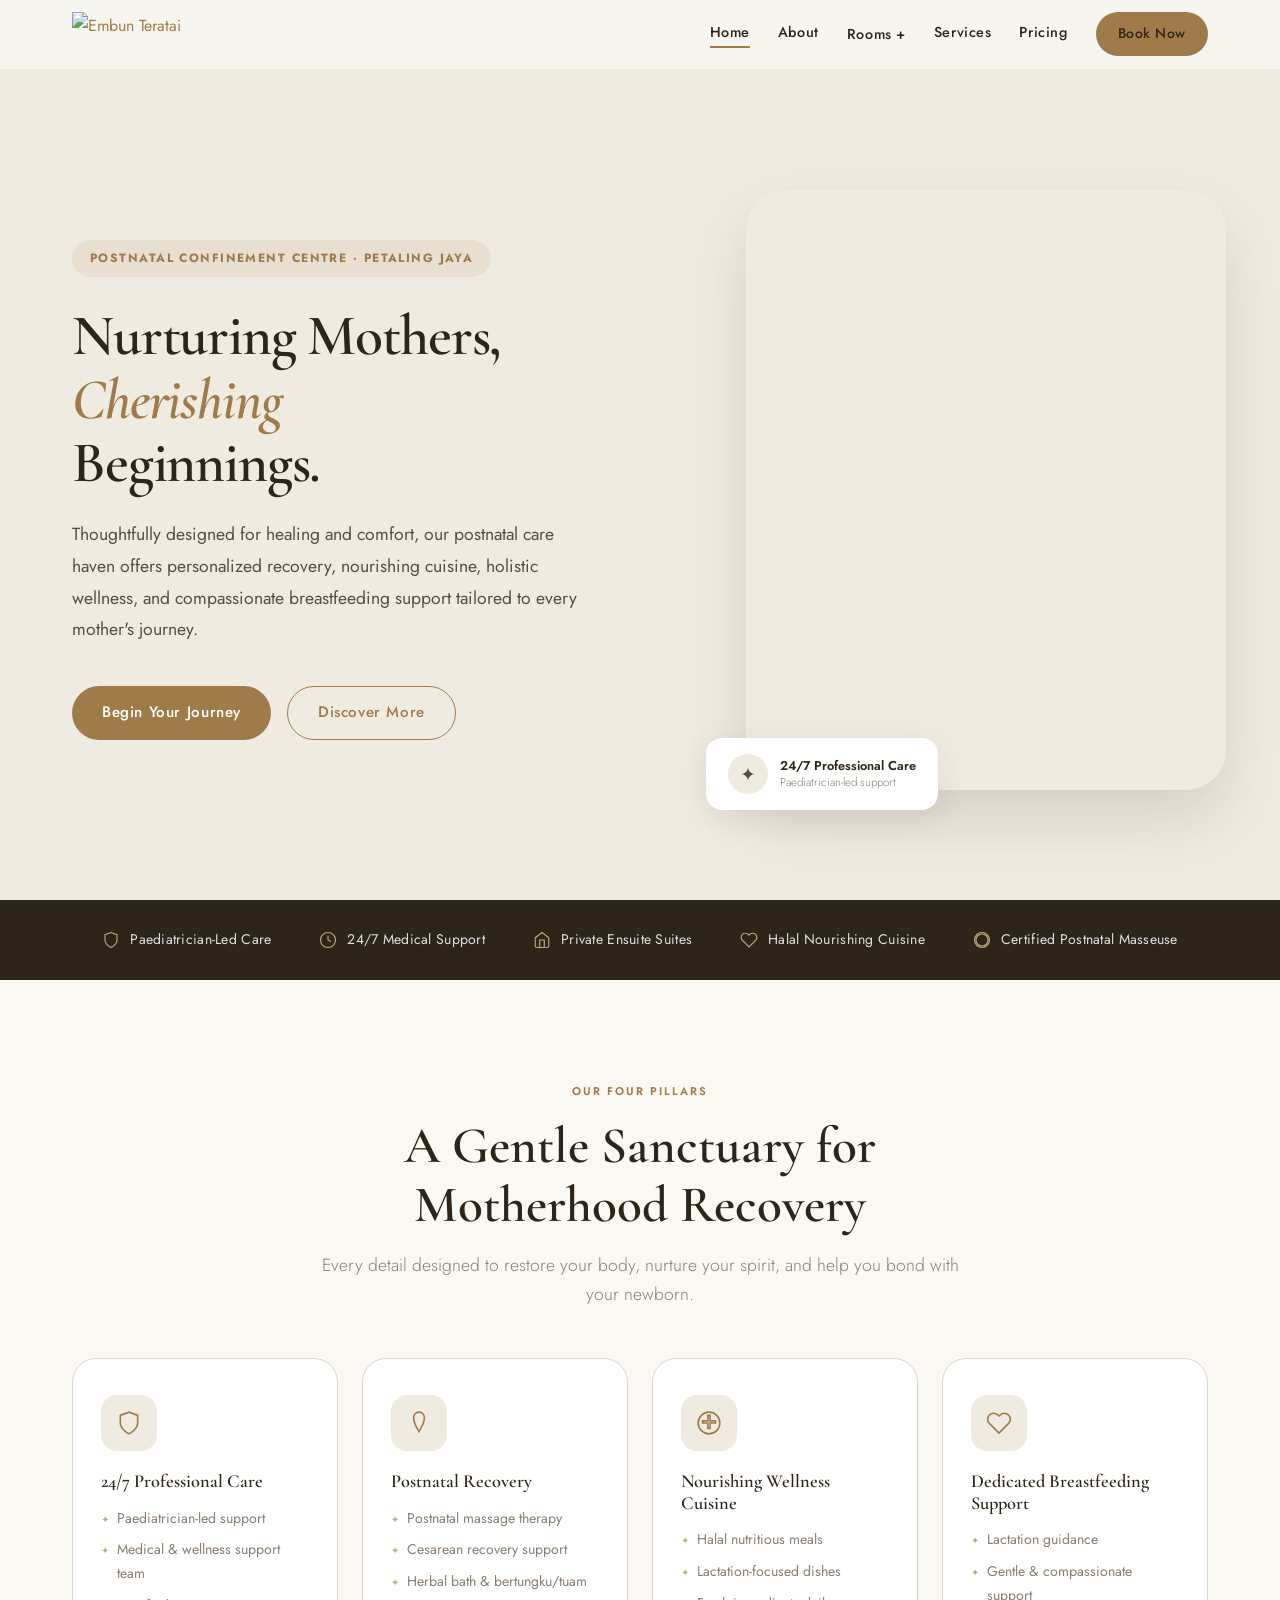
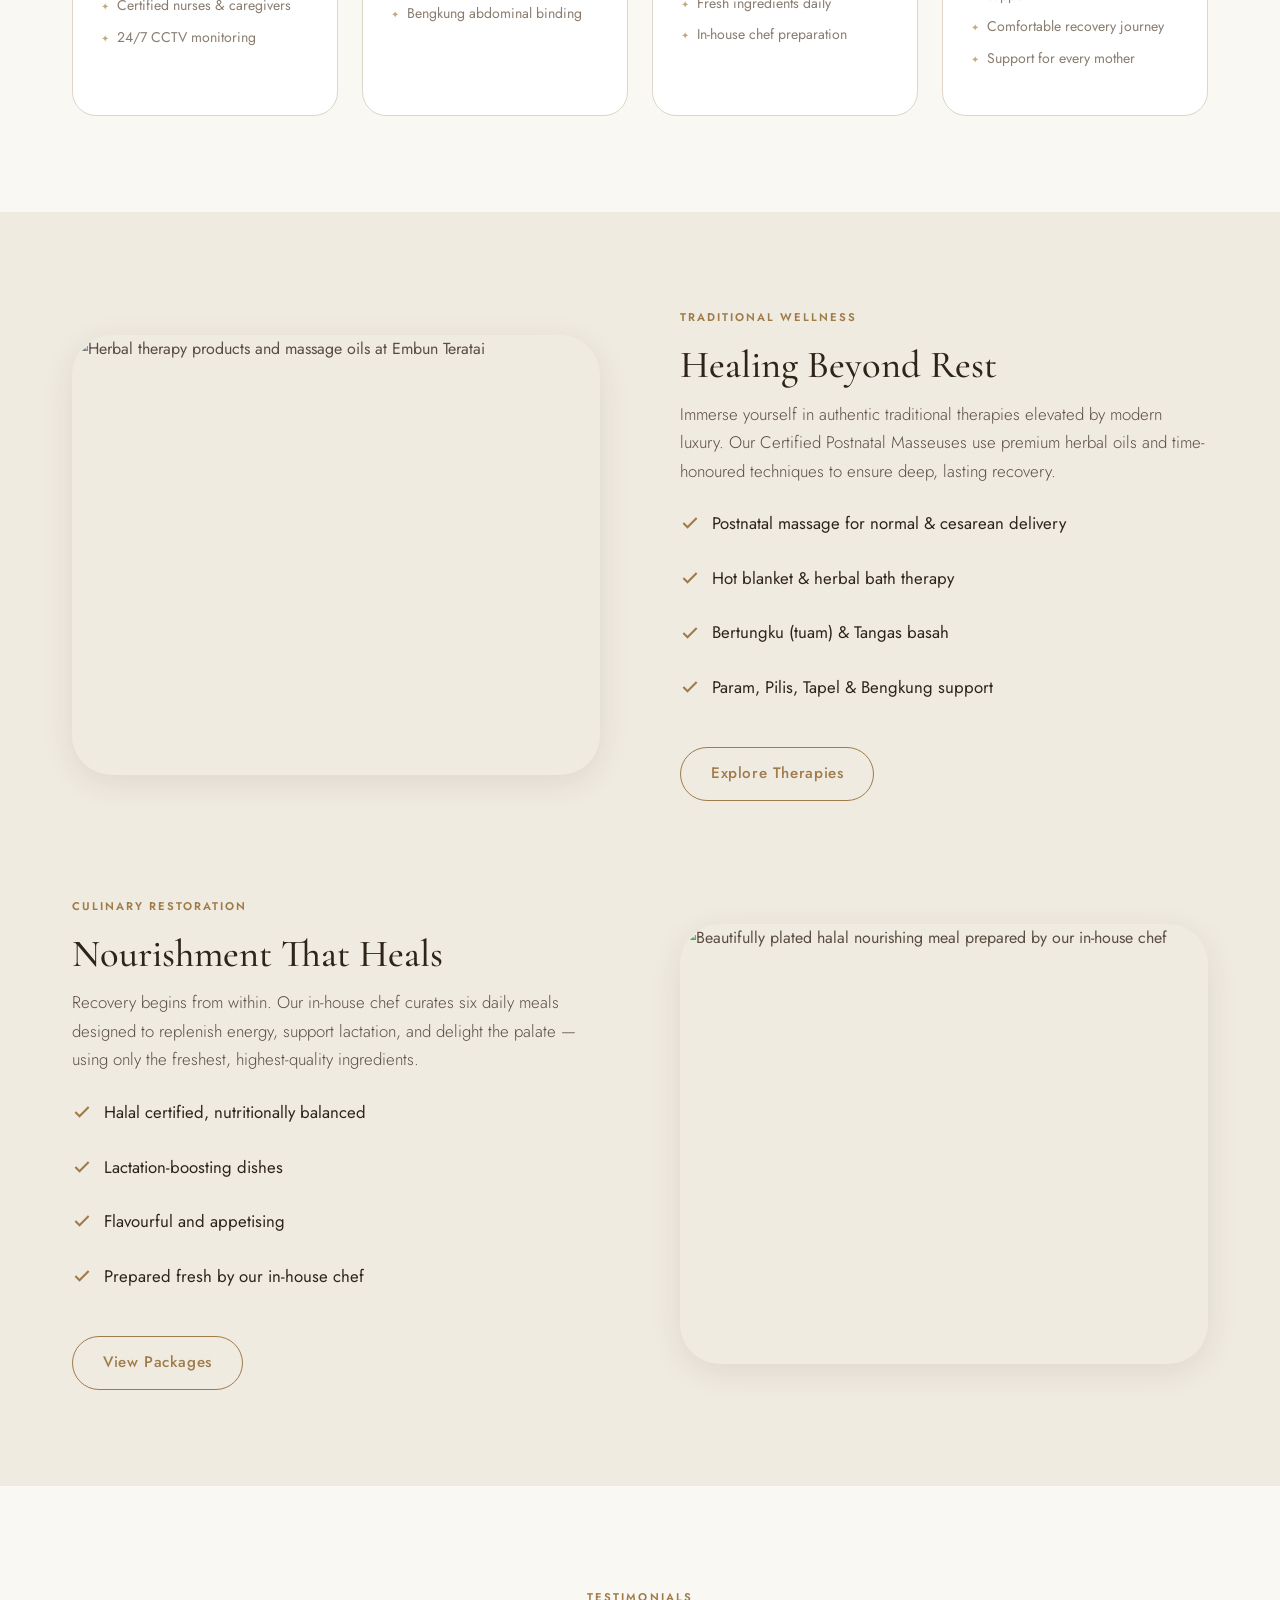
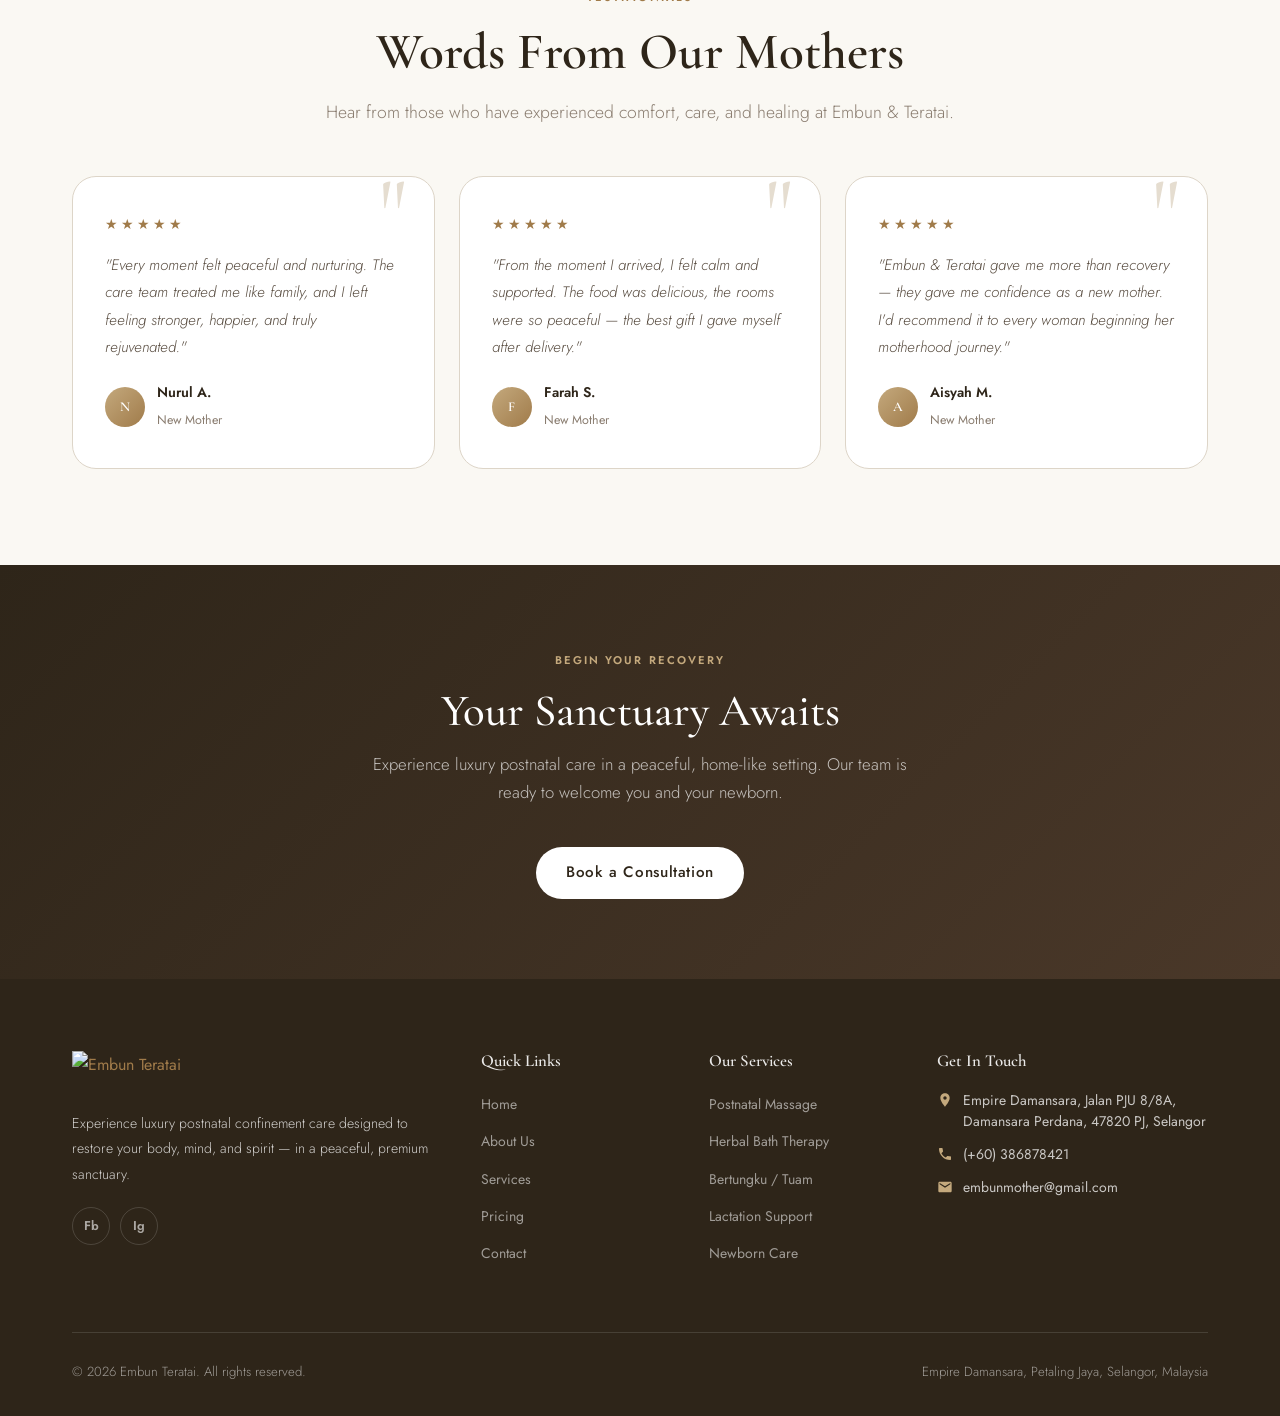
==== index.html @ 68735ef2 "Finalize website with Rooms pages and new UI/UX" ====
<!DOCTYPE html>
<html lang="en">
<head>
  <meta charset="UTF-8">
  <meta name="viewport" content="width=device-width, initial-scale=1.0">
  <title>Embun Teratai — Premium Postnatal Care Sanctuary</title>
  <meta name="description" content="Embun Teratai is a premium postnatal confinement centre in Malaysia offering luxury recovery, nourishing halal cuisine, and holistic wellness care.">
  <link rel="stylesheet" href="assets/css/style.css">
</head>
<body>

  <!-- HEADER -->
  <header class="header at-top" id="header">
    <div class="container nav">
      <a href="index.html" class="logo">
        <img src="assets/images/logo.png" alt="Embun Teratai" class="header-logo">
      </a>
      <button class="nav-toggle" id="navToggle" aria-label="Open menu">☰</button>
      <nav class="nav-links" id="navLinks">
        <a href="index.html" class="active">Home</a>
        <a href="about.html">About</a>
        <div class="nav-item dropdown">
          <a href="#" style="cursor:default;">Rooms +</a>
          <ul class="dropdown-menu">
            <li><a href="rooms-mother.html">Our Rooms for Mother</a></li>
            <li><a href="rooms-baby.html">Our Rooms for Baby</a></li>
          </ul>
        </div>
        <a href="services.html">Services</a>
        <a href="pricing.html">Pricing</a>
        <a href="contact.html" class="btn btn-primary nav-btn">Book Now</a>
      </nav>
    </div>
  </header>

  <!-- HERO -->
  <section class="hero">
    <div class="hero-left container" style="padding-right: 0; max-width: none; width: 50%; margin: 0; padding-left: calc((100vw - 1200px)/2 + 32px);">
      <div class="hero-tag">
        <span>Postnatal Confinement Centre · Petaling Jaya</span>
      </div>
      <h1>Nurturing Mothers,<br><em>Cherishing</em><br>Beginnings.</h1>
      <p class="hero-desc">Thoughtfully designed for healing and comfort, our postnatal care haven offers personalized recovery, nourishing cuisine, holistic wellness, and compassionate breastfeeding support tailored to every mother's journey.</p>
      <div class="hero-cta">
        <a href="contact.html" class="btn btn-primary">Begin Your Journey</a>
        <a href="about.html" class="btn btn-outline">Discover More</a>
      </div>
    </div>
    <div class="hero-right">
      <div class="hero-video-container">
        <div class="hero-video-wrap">
          <video src="assets/videos/hero-video.mp4" autoplay loop muted playsinline class="hero-img"></video>
        </div>
        <div class="hero-badge">
          <div class="hero-badge-icon">✦</div>
          <div class="hero-badge-text">24/7 Professional Care<span>Paediatrician-led support</span></div>
        </div>
      </div>
    </div>
  </section>

  <!-- TRUST BAR -->
  <div class="trust-bar">
    <div class="container">
      <div class="trust-items">
        <div class="trust-item">
          <svg viewBox="0 0 24 24" fill="none" stroke="currentColor" stroke-width="1.5"><path d="M12 22s8-4 8-10V5l-8-3-8 3v7c0 6 8 10 8 10z"/></svg>
          Paediatrician-Led Care
        </div>
        <div class="trust-item">
          <svg viewBox="0 0 24 24" fill="none" stroke="currentColor" stroke-width="1.5"><circle cx="12" cy="12" r="10"/><path d="M12 6v6l4 2"/></svg>
          24/7 Medical Support
        </div>
        <div class="trust-item">
          <svg viewBox="0 0 24 24" fill="none" stroke="currentColor" stroke-width="1.5"><path d="M3 9l9-7 9 7v11a2 2 0 0 1-2 2H5a2 2 0 0 1-2-2z"/><polyline points="9 22 9 12 15 12 15 22"/></svg>
          Private Ensuite Suites
        </div>
        <div class="trust-item">
          <svg viewBox="0 0 24 24" fill="none" stroke="currentColor" stroke-width="1.5"><path d="M20.84 4.61a5.5 5.5 0 0 0-7.78 0L12 5.67l-1.06-1.06a5.5 5.5 0 0 0-7.78 7.78l1.06 1.06L12 21.23l7.78-7.78 1.06-1.06a5.5 5.5 0 0 0 0-7.78z"/></svg>
          Halal Nourishing Cuisine
        </div>
        <div class="trust-item">
          <svg viewBox="0 0 24 24" fill="none" stroke="currentColor" stroke-width="1.5"><path d="M12 2C6.48 2 2 6.48 2 12s4.48 10 10 10 10-4.48 10-10S17.52 2 12 2zm0 18c-4.41 0-8-3.59-8-8s3.59-8 8-8 8 3.59 8 8-3.59 8-8 8z"/></svg>
          Certified Postnatal Masseuse
        </div>
      </div>
    </div>
  </div>

  <!-- KEY PILLARS -->
  <section class="section">
    <div class="container">
      <div class="text-center">
        <span class="label">Our Four Pillars</span>
        <h2 class="section-title">A Gentle Sanctuary for<br>Motherhood Recovery</h2>
        <p class="section-subtitle">Every detail designed to restore your body, nurture your spirit, and help you bond with your newborn.</p>
      </div>
      <div class="pillars-grid">
        <div class="pillar-card">
          <div class="pillar-icon">
            <svg viewBox="0 0 24 24"><path d="M12 22s8-4 8-10V5l-8-3-8 3v7c0 6 8 10 8 10z"/></svg>
          </div>
          <h3>24/7 Professional Care</h3>
          <ul class="pillar-list">
            <li>Paediatrician-led support</li>
            <li>Medical & wellness support team</li>
            <li>Certified nurses & caregivers</li>
            <li>24/7 CCTV monitoring</li>
          </ul>
        </div>
        <div class="pillar-card">
          <div class="pillar-icon">
            <svg viewBox="0 0 24 24"><path d="M12 2a5 5 0 0 1 5 5c0 5-5 13-5 13S7 12 7 7a5 5 0 0 1 5-5z"/></svg>
          </div>
          <h3>Postnatal Recovery</h3>
          <ul class="pillar-list">
            <li>Postnatal massage therapy</li>
            <li>Cesarean recovery support</li>
            <li>Herbal bath & bertungku/tuam</li>
            <li>Bengkung abdominal binding</li>
          </ul>
        </div>
        <div class="pillar-card">
          <div class="pillar-icon">
            <svg viewBox="0 0 24 24"><path d="M12 22C6.48 22 2 17.52 2 12S6.48 2 12 2s10 4.48 10 10-4.48 10-10 10zm1-17H11v5H6v2h5v5h2v-5h5v-2h-5V5z"/></svg>
          </div>
          <h3>Nourishing Wellness Cuisine</h3>
          <ul class="pillar-list">
            <li>Halal nutritious meals</li>
            <li>Lactation-focused dishes</li>
            <li>Fresh ingredients daily</li>
            <li>In-house chef preparation</li>
          </ul>
        </div>
        <div class="pillar-card">
          <div class="pillar-icon">
            <svg viewBox="0 0 24 24"><path d="M20.84 4.61a5.5 5.5 0 0 0-7.78 0L12 5.67l-1.06-1.06a5.5 5.5 0 0 0-7.78 7.78l1.06 1.06L12 21.23l7.78-7.78 1.06-1.06a5.5 5.5 0 0 0 0-7.78z"/></svg>
          </div>
          <h3>Dedicated Breastfeeding Support</h3>
          <ul class="pillar-list">
            <li>Lactation guidance</li>
            <li>Gentle & compassionate support</li>
            <li>Comfortable recovery journey</li>
            <li>Support for every mother</li>
          </ul>
        </div>
      </div>
    </div>
  </section>

  <!-- FEATURE ROWS -->
  <section class="feature-section section-alt">
    <div class="container">
      <div class="feature-row">
        <div class="feature-img-wrap">
          <img src="assets/images/real-therapy-products.jpg" alt="Herbal therapy products and massage oils at Embun Teratai">
          <div class="feature-img-accent"></div>
        </div>
        <div class="feature-content">
          <span class="label">Traditional Wellness</span>
          <h2>Healing Beyond Rest</h2>
          <p>Immerse yourself in authentic traditional therapies elevated by modern luxury. Our Certified Postnatal Masseuses use premium herbal oils and time-honoured techniques to ensure deep, lasting recovery.</p>
          <ul class="feature-list">
            <li><svg viewBox="0 0 24 24"><polyline points="20 6 9 17 4 12"/></svg> Postnatal massage for normal & cesarean delivery</li>
            <li><svg viewBox="0 0 24 24"><polyline points="20 6 9 17 4 12"/></svg> Hot blanket & herbal bath therapy</li>
            <li><svg viewBox="0 0 24 24"><polyline points="20 6 9 17 4 12"/></svg> Bertungku (tuam) & Tangas basah</li>
            <li><svg viewBox="0 0 24 24"><polyline points="20 6 9 17 4 12"/></svg> Param, Pilis, Tapel & Bengkung support</li>
          </ul>
          <div class="feature-cta">
            <a href="services.html" class="btn btn-outline">Explore Therapies</a>
          </div>
        </div>
      </div>

      <div class="feature-row reverse">
        <div class="feature-img-wrap">
          <img src="assets/images/real-food-1.jpg" alt="Beautifully plated halal nourishing meal prepared by our in-house chef">
          <div class="feature-img-accent"></div>
        </div>
        <div class="feature-content">
          <span class="label">Culinary Restoration</span>
          <h2>Nourishment That Heals</h2>
          <p>Recovery begins from within. Our in-house chef curates six daily meals designed to replenish energy, support lactation, and delight the palate — using only the freshest, highest-quality ingredients.</p>
          <ul class="feature-list">
            <li><svg viewBox="0 0 24 24"><polyline points="20 6 9 17 4 12"/></svg> Halal certified, nutritionally balanced</li>
            <li><svg viewBox="0 0 24 24"><polyline points="20 6 9 17 4 12"/></svg> Lactation-boosting dishes</li>
            <li><svg viewBox="0 0 24 24"><polyline points="20 6 9 17 4 12"/></svg> Flavourful and appetising</li>
            <li><svg viewBox="0 0 24 24"><polyline points="20 6 9 17 4 12"/></svg> Prepared fresh by our in-house chef</li>
          </ul>
          <div class="feature-cta">
            <a href="pricing.html" class="btn btn-outline">View Packages</a>
          </div>
        </div>
      </div>
    </div>
  </section>

  <!-- TESTIMONIALS -->
  <section class="section">
    <div class="container">
      <div class="text-center">
        <span class="label">Testimonials</span>
        <h2 class="section-title">Words From Our Mothers</h2>
        <p class="section-subtitle">Hear from those who have experienced comfort, care, and healing at Embun & Teratai.</p>
      </div>
      <div class="testimonials-grid">
        <div class="testimonial-card">
          <div class="testimonial-stars">
            <span class="star">★</span><span class="star">★</span><span class="star">★</span><span class="star">★</span><span class="star">★</span>
          </div>
          <p>"Every moment felt peaceful and nurturing. The care team treated me like family, and I left feeling stronger, happier, and truly rejuvenated."</p>
          <div class="testimonial-author">
            <div class="author-avatar">N</div>
            <div class="author-info"><strong>Nurul A.</strong><span>New Mother</span></div>
          </div>
        </div>
        <div class="testimonial-card">
          <div class="testimonial-stars">
            <span class="star">★</span><span class="star">★</span><span class="star">★</span><span class="star">★</span><span class="star">★</span>
          </div>
          <p>"From the moment I arrived, I felt calm and supported. The food was delicious, the rooms were so peaceful — the best gift I gave myself after delivery."</p>
          <div class="testimonial-author">
            <div class="author-avatar">F</div>
            <div class="author-info"><strong>Farah S.</strong><span>New Mother</span></div>
          </div>
        </div>
        <div class="testimonial-card">
          <div class="testimonial-stars">
            <span class="star">★</span><span class="star">★</span><span class="star">★</span><span class="star">★</span><span class="star">★</span>
          </div>
          <p>"Embun & Teratai gave me more than recovery — they gave me confidence as a new mother. I'd recommend it to every woman beginning her motherhood journey."</p>
          <div class="testimonial-author">
            <div class="author-avatar">A</div>
            <div class="author-info"><strong>Aisyah M.</strong><span>New Mother</span></div>
          </div>
        </div>
      </div>
    </div>
  </section>

  <!-- CTA BANNER -->
  <section class="cta-banner">
    <div class="container">
      <span class="label" style="color:var(--gold-light);">Begin Your Recovery</span>
      <h2>Your Sanctuary Awaits</h2>
      <p>Experience luxury postnatal care in a peaceful, home-like setting. Our team is ready to welcome you and your newborn.</p>
      <a href="contact.html" class="btn btn-white">Book a Consultation</a>
    </div>
  </section>

  <!-- FOOTER -->
  <footer class="footer">
    <div class="container">
      <div class="footer-grid">
        <div class="footer-brand">
          <a href="index.html"><img src="assets/images/logo.png" alt="Embun Teratai" class="footer-logo-img"></a>
          <p>Experience luxury postnatal confinement care designed to restore your body, mind, and spirit — in a peaceful, premium sanctuary.</p>
          <div class="social-links">
            <a href="https://www.facebook.com/profile.php?id=61583503971828" aria-label="Facebook">Fb</a>
            <a href="https://www.instagram.com/embun_teratai/" aria-label="Instagram">Ig</a>
          </div>
        </div>
        <div>
          <h4>Quick Links</h4>
          <ul class="footer-links">
            <li><a href="index.html">Home</a></li>
            <li><a href="about.html">About Us</a></li>
            <li><a href="services.html">Services</a></li>
            <li><a href="pricing.html">Pricing</a></li>
            <li><a href="contact.html">Contact</a></li>
          </ul>
        </div>
        <div>
          <h4>Our Services</h4>
          <ul class="footer-links">
            <li><a href="services.html">Postnatal Massage</a></li>
            <li><a href="services.html">Herbal Bath Therapy</a></li>
            <li><a href="services.html">Bertungku / Tuam</a></li>
            <li><a href="services.html">Lactation Support</a></li>
            <li><a href="services.html">Newborn Care</a></li>
          </ul>
        </div>
        <div>
          <h4>Get In Touch</h4>
          <div class="footer-contact-item">
            <svg viewBox="0 0 24 24"><path d="M12 2C8.13 2 5 5.13 5 9c0 5.25 7 13 7 13s7-7.75 7-13c0-3.87-3.13-7-7-7zm0 9.5c-1.38 0-2.5-1.12-2.5-2.5s1.12-2.5 2.5-2.5 2.5 1.12 2.5 2.5-1.12 2.5-2.5 2.5z"/></svg>
            Empire Damansara, Jalan PJU 8/8A, Damansara Perdana, 47820 PJ, Selangor
          </div>
          <div class="footer-contact-item">
            <svg viewBox="0 0 24 24"><path d="M6.62 10.79c1.44 2.83 3.76 5.14 6.59 6.59l2.2-2.2c.27-.27.67-.36 1.02-.24 1.12.37 2.33.57 3.57.57.55 0 1 .45 1 1V20c0 .55-.45 1-1 1-9.39 0-17-7.61-17-17 0-.55.45-1 1-1h3.5c.55 0 1 .45 1 1 0 1.25.2 2.45.57 3.57.11.35.03.74-.25 1.02l-2.2 2.2z"/></svg>
            (+60) 386878421
          </div>
          <div class="footer-contact-item">
            <svg viewBox="0 0 24 24"><path d="M20 4H4c-1.1 0-1.99.9-1.99 2L2 18c0 1.1.9 2 2 2h16c1.1 0 2-.9 2-2V6c0-1.1-.9-2-2-2zm0 4l-8 5-8-5V6l8 5 8-5v2z"/></svg>
            embunmother@gmail.com
          </div>
        </div>
      </div>
      <div class="footer-bottom">
        <p>© 2026 Embun Teratai. All rights reserved.</p>
        <p>Empire Damansara, Petaling Jaya, Selangor, Malaysia</p>
      </div>
    </div>
  </footer>

  <script>
    // Header scroll effect
    const header = document.getElementById('header');
    window.addEventListener('scroll', () => {
      header.classList.toggle('at-top', window.scrollY < 60);
    });

    // Mobile nav toggle
    document.getElementById('navToggle').addEventListener('click', () => {
      document.getElementById('navLinks').classList.toggle('active');
    });

    // FAQ accordion
    document.querySelectorAll('.faq-question').forEach(q => {
      q.addEventListener('click', () => {
        const isActive = q.classList.contains('active');
        document.querySelectorAll('.faq-question').forEach(q2 => {
          q2.classList.remove('active');
          q2.nextElementSibling.style.maxHeight = null;
        });
        if (!isActive) {
          q.classList.add('active');
          q.nextElementSibling.style.maxHeight = q.nextElementSibling.scrollHeight + 'px';
        }
      });
    });
  </script>
</body>
</html>
---- assets/css/style.css ----
@import url('https://fonts.googleapis.com/css2?family=Cormorant+Garamond:ital,wght@0,400;0,500;0,600;0,700;1,400;1,500&family=Jost:wght@300;400;500;600&display=swap');

:root {
  --gold: #A07B4A;
  --gold-dark: #8A6A3A;
  --gold-light: #C4A97D;
  --olive: #5C6146;
  --cream: #FAF8F3;
  --beige: #F0EBE1;
  --beige-dark: #E5DDD0;
  --brown-dark: #2E2519;
  --text-body: #5A4E42;
  --text-light: #8A7D70;
  --white: #FFFFFF;
  --border: #DDD5C8;

  --font-h: 'Cormorant Garamond', serif;
  --font-b: 'Jost', sans-serif;

  --shadow-xs: 0 1px 4px rgba(46,37,25,0.05);
  --shadow-sm: 0 4px 16px rgba(46,37,25,0.06);
  --shadow-md: 0 8px 32px rgba(46,37,25,0.09);
  --shadow-lg: 0 20px 60px rgba(46,37,25,0.12);

  --r-sm: 8px;
  --r-md: 16px;
  --r-lg: 24px;
  --r-xl: 40px;
  --r-pill: 100px;

  --ease: all 0.35s cubic-bezier(0.25,0.8,0.25,1);
}

/* ─── RESET ─── */
*{margin:0;padding:0;box-sizing:border-box;}
html{scroll-behavior:smooth;font-size:16px;}
body{font-family:var(--font-b);color:var(--text-body);background:var(--cream);line-height:1.7;-webkit-font-smoothing:antialiased;}
h1,h2,h3,h4,h5{font-family:var(--font-h);font-weight:500;color:var(--brown-dark);line-height:1.15;margin-bottom:0.75rem;}
p{color:var(--text-body);margin-bottom:1.4rem;font-size:1.05rem;font-weight:300;}
a{text-decoration:none;color:var(--gold);transition:var(--ease);}
ul{list-style:none;}
img{max-width:100%;height:auto;display:block;}

/* ─── UTILITIES ─── */
.container{width:100%;max-width:1200px;margin:0 auto;padding:0 32px;}
.text-center{text-align:center;}
.section{padding:96px 0;}
.section-alt{background:var(--beige);}
.section-dark{background:var(--brown-dark);}

.label{
  display:inline-block;
  font-family:var(--font-b);
  font-size:0.7rem;
  font-weight:600;
  letter-spacing:0.18em;
  text-transform:uppercase;
  color:var(--gold);
  margin-bottom:1rem;
}

.section-title{
  font-size:clamp(2rem,4vw,3.2rem);
  margin-bottom:1rem;
  font-weight:600;
}
.section-subtitle{
  font-size:1.1rem;
  max-width:640px;
  margin:0 auto 3rem;
  color:var(--text-light);
  font-weight:300;
}

/* ─── BUTTONS ─── */
.btn{
  display:inline-flex;align-items:center;justify-content:center;gap:8px;
  padding:13px 30px;border-radius:var(--r-pill);
  font-family:var(--font-b);font-weight:500;font-size:0.95rem;
  letter-spacing:0.04em;cursor:pointer;border:none;transition:var(--ease);
}
.btn-primary{background:var(--gold);color:var(--white);}
.btn-primary:hover{background:var(--gold-dark);transform:translateY(-2px);box-shadow:var(--shadow-md);color:var(--white);}
.btn-outline{background:transparent;color:var(--gold);border:1.5px solid var(--gold);}
.btn-outline:hover{background:var(--gold);color:var(--white);}
.btn-white{background:var(--white);color:var(--brown-dark);}
.btn-white:hover{background:var(--cream);transform:translateY(-2px);}

/* ─── HEADER ─── */
.header{
  position:fixed;top:0;left:0;width:100%;z-index:1000;
  padding:12px 0;
  background:rgba(255,255,255,0.92);
  backdrop-filter:blur(14px);
  -webkit-backdrop-filter:blur(14px);
  border-bottom:1px solid var(--border);
  transition:var(--ease);
}
.header.at-top{
  background:rgba(250,248,243,0.75);
  border-bottom:1px solid transparent;
}
.nav{display:flex;align-items:center;justify-content:space-between;}
.logo{display:flex;align-items:center;}
.header-logo{height:44px;width:auto;object-fit:contain;}
.nav-links{display:flex;align-items:center;gap:28px;}
.nav-links a{
  font-size:0.9rem;font-weight:500;letter-spacing:0.04em;
  color:var(--brown-dark);position:relative;padding-bottom:3px;
}
.nav-links a::after{
  content:'';position:absolute;bottom:0;left:0;width:0;height:1.5px;
  background:var(--gold);transition:var(--ease);
}
.nav-links a:hover::after,.nav-links a.active::after{width:100%;}
.nav-links a:hover{color:var(--gold);}
.nav-btn{padding:10px 22px !important;font-size:0.875rem !important;}
.nav-toggle{display:none;background:none;border:none;font-size:1.4rem;color:var(--brown-dark);cursor:pointer;}

/* Dropdown */
.nav-item.dropdown { position: relative; }
.dropdown-menu {
  position: absolute; top: 100%; left: 0;
  background: var(--white); min-width: 220px;
  box-shadow: var(--shadow-lg); border-radius: var(--r-md);
  opacity: 0; visibility: hidden; transform: translateY(10px);
  transition: var(--ease); z-index: 100;
  padding: 10px 0; list-style: none; margin: 0;
  border: 1px solid var(--border);
}
.nav-item.dropdown:hover .dropdown-menu {
  opacity: 1; visibility: visible; transform: translateY(0);
}
.dropdown-menu li { margin: 0; }
.dropdown-menu a {
  display: block; padding: 10px 20px; color: var(--brown-dark);
  text-decoration: none; transition: var(--ease);
  font-size: 0.85rem; font-weight: 500;
}
.dropdown-menu a::after { display: none; }
.dropdown-menu a:hover {
  background: rgba(212, 175, 55, 0.05); color: var(--gold);
  padding-left: 24px;
}

/* ─── HERO ─── */
.hero{
  min-height:100vh;
  display:flex;
  align-items:center;
  background:var(--beige);
  padding-top:80px;
  overflow:hidden;
}
.hero-left{
  flex: 1.1;
  padding: 80px 40px 80px max(5%, calc((100vw - 1200px) / 2 + 20px));
}
.hero-tag{
  display:inline-flex;align-items:center;gap:8px;
  background:rgba(160,123,74,0.1);border-radius:var(--r-pill);
  padding:8px 18px;margin-bottom:1.8rem;
}
.hero-tag span{font-size:0.75rem;font-weight:700;letter-spacing:0.12em;text-transform:uppercase;color:var(--gold);}
.hero h1{
  font-size:clamp(2.8rem,4.5vw,4.5rem);
  font-weight:600;
  line-height:1.1;
  color:var(--brown-dark);
  margin-bottom:1.5rem;
  letter-spacing:-0.02em;
}
.hero h1 em{font-style:italic;color:var(--gold);}
.hero-desc{font-size:1.1rem;line-height:1.8;color:var(--text-body);margin-bottom:2.5rem;max-width:520px;font-weight:400;}
.hero-cta{display:flex;gap:16px;flex-wrap:wrap;}
.hero-right{
  flex: 0.9;
  position:relative;
  display:flex;
  align-items:center;
  justify-content:center;
  padding: 40px;
}
.hero-video-container {
  position: relative;
  width: 100%;
  max-width: 480px;
}
.hero-video-wrap {
  width: 100%;
  aspect-ratio: 4/5;
  border-radius: 40px;
  overflow: hidden;
  box-shadow: 0 30px 60px rgba(74, 56, 41, 0.15);
}
.hero-img{
  width:100%;height:100%;object-fit:cover;
}
.hero-badge{
  position:absolute;bottom:-20px;left:-40px;
  z-index: 2;

  background:var(--white);padding:16px 22px;
  border-radius:var(--r-md);box-shadow:var(--shadow-md);
  display:flex;align-items:center;gap:12px;min-width:200px;
}
.hero-badge-icon{width:40px;height:40px;background:var(--beige);border-radius:50%;display:flex;align-items:center;justify-content:center;font-size:1.2rem;}
.hero-badge-text{font-size:0.8rem;font-weight:600;color:var(--brown-dark);line-height:1.3;}
.hero-badge-text span{display:block;font-weight:300;color:var(--text-light);font-size:0.72rem;}

/* ─── TRUST BAR ─── */
.trust-bar{background:var(--brown-dark);padding:28px 0;}
.trust-items{display:flex;justify-content:center;align-items:center;gap:48px;flex-wrap:wrap;}
.trust-item{display:flex;align-items:center;gap:10px;color:rgba(255,255,255,0.85);font-size:0.875rem;font-weight:400;letter-spacing:0.02em;}
.trust-item svg{width:18px;height:18px;color:var(--gold-light);flex-shrink:0;}

/* ─── PILLARS ─── */
.pillars-grid{display:grid;grid-template-columns:repeat(4,1fr);gap:24px;margin-top:48px;}
.pillar-card{
  background:var(--white);padding:36px 28px;border-radius:var(--r-lg);
  border:1px solid var(--border);transition:var(--ease);position:relative;overflow:hidden;
}
.pillar-card::before{
  content:'';position:absolute;top:0;left:0;width:100%;height:3px;
  background:linear-gradient(90deg,var(--gold),var(--gold-light));
  transform:scaleX(0);transform-origin:left;transition:var(--ease);
}
.pillar-card:hover{transform:translateY(-8px);box-shadow:var(--shadow-md);}
.pillar-card:hover::before{transform:scaleX(1);}
.pillar-icon{
  width:56px;height:56px;background:var(--beige);
  border-radius:var(--r-md);display:flex;align-items:center;justify-content:center;
  color:var(--gold);margin-bottom:20px;
}
.pillar-icon svg{width:26px;height:26px;stroke:currentColor;fill:none;stroke-width:1.5;}
.pillar-card h3{font-size:1.15rem;font-weight:600;margin-bottom:14px;color:var(--brown-dark);}
.pillar-list li{
  display:flex;align-items:flex-start;gap:8px;
  font-size:0.88rem;color:var(--text-light);margin-bottom:8px;font-weight:400;
}
.pillar-list li::before{content:'✦';color:var(--gold-light);font-size:0.65rem;margin-top:4px;flex-shrink:0;}

/* ─── FEATURE ROWS ─── */
.feature-section{padding:96px 0;}
.feature-row{display:grid;grid-template-columns:1fr 1fr;gap:80px;align-items:center;margin-bottom:96px;}
.feature-row:last-child{margin-bottom:0;}
.feature-row.reverse{direction:rtl;}
.feature-row.reverse > *{direction:ltr;}
.feature-img-wrap{position:relative;}
.feature-img-wrap img{
  width:100%;height:440px;object-fit:cover;
  border-radius:var(--r-xl);box-shadow:var(--shadow-md);
}
.feature-img-accent{
  position:absolute;width:160px;height:160px;background:var(--beige);
  border-radius:var(--r-lg);z-index:-1;bottom:-20px;right:-20px;
}
.feature-row.reverse .feature-img-accent{right:auto;left:-20px;}
.feature-content .label{display:block;}
.feature-content h2{font-size:clamp(1.8rem,3vw,2.6rem);}
.feature-list{margin-top:24px;display:grid;gap:12px;}
.feature-list li{display:flex;align-items:center;gap:12px;margin-bottom:14px;font-size:1.05rem;color:var(--brown-dark);}
.feature-list svg{width:20px;height:20px;stroke:var(--gold);stroke-width:2.5;fill:none;flex-shrink:0;}

/* ─── SERVICES GRID ─── */
.services-grid {
  display: grid;
  grid-template-columns: repeat(3, 1fr);
  gap: 30px;
  margin-top: 40px;
  margin-bottom: 80px;
}
.service-card {
  background: var(--white);
  padding: 50px 30px;
  border-radius: var(--r-xl);
  text-align: center;
  box-shadow: var(--shadow-sm);
  transition: var(--ease);
  border: 1px solid var(--border);
}
.service-card:hover {
  transform: translateY(-5px);
  box-shadow: var(--shadow-md);
  border-color: rgba(212, 175, 55, 0.3);
}
.service-icon {
  width: 60px;
  height: 60px;
  margin: 0 auto 24px;
  background: rgba(212, 175, 55, 0.1);
  border-radius: 50%;
  display: flex;
  align-items: center;
  justify-content: center;
  color: var(--gold);
}
.service-icon svg {
  width: 28px;
  height: 28px;
  stroke: currentColor;
  stroke-width: 1.5;
  fill: none;
}
.service-card h3 {
  color: var(--brown-dark);
  font-size: 1.3rem;
  margin-bottom: 16px;
  font-weight: 600;
}
.service-card p {
  color: var(--text-body);
  font-size: 0.95rem;
  line-height: 1.7;
  margin: 0;
}

/* ─── PRICING ─── */
.pricing-grid{top:2px;}
.feature-cta{margin-top:32px;}

/* ─── TESTIMONIALS ─── */
.testimonials-grid{display:grid;grid-template-columns:repeat(3,1fr);gap:24px;margin-top:48px;}
.testimonial-card{
  background:var(--white);padding:36px 32px;border-radius:var(--r-lg);
  border:1px solid var(--border);position:relative;
}
.testimonial-card::before{
  content:'"';font-family:var(--font-h);font-size:6rem;
  color:var(--beige-dark);line-height:0;position:absolute;top:36px;right:28px;
}
.testimonial-stars{display:flex;gap:3px;margin-bottom:16px;}
.star{color:var(--gold);font-size:0.85rem;}
.testimonial-card p{font-size:0.95rem;line-height:1.8;font-style:italic;color:var(--text-body);margin-bottom:20px;font-weight:300;}
.testimonial-author{display:flex;align-items:center;gap:12px;}
.author-avatar{
  width:40px;height:40px;background:linear-gradient(135deg,var(--gold-light),var(--gold));
  border-radius:50%;display:flex;align-items:center;justify-content:center;
  color:white;font-weight:600;font-size:0.85rem;font-family:var(--font-h);
}
.author-info strong{display:block;font-size:0.875rem;color:var(--brown-dark);font-weight:600;}
.author-info span{font-size:0.78rem;color:var(--text-light);}

/* ─── CTA BANNER ─── */
.cta-banner{
  background:linear-gradient(135deg,var(--brown-dark) 0%,#4A3829 100%);
  padding:80px 0;text-align:center;
}
.cta-banner h2{color:var(--white);font-size:clamp(2rem,3.5vw,3rem);}
.cta-banner p{color:rgba(255,255,255,0.7);max-width:560px;margin:0 auto 2.5rem;font-size:1.05rem;}

/* ─── PRICING ─── */
.pricing-grid{display:grid;grid-template-columns:repeat(4,1fr);gap:24px;max-width:1200px;margin:0 auto;}
.pricing-card{
  background:var(--white);border-radius:var(--r-xl);padding:36px 28px;
  border:1px solid var(--border);position:relative;display:flex;flex-direction:column;
  transition:var(--ease);
}
.pricing-card:hover{transform:translateY(-10px);box-shadow:var(--shadow-lg);}
.pricing-card.featured{background:var(--brown-dark);border-color:var(--brown-dark);}
.pricing-card.featured h3,.pricing-card.featured .pricing-duration{color:var(--white);}
.pricing-card.featured .pricing-features li{color:rgba(255,255,255,0.85);}
.pricing-card.featured .pricing-divider{border-color:rgba(255,255,255,0.15);}
.badge{
  position:absolute;top:-14px;left:50%;transform:translateX(-50%);
  background:var(--gold);color:var(--white);
  padding:5px 18px;border-radius:var(--r-pill);
  font-size:0.75rem;font-weight:600;letter-spacing:0.08em;white-space:nowrap;
}
.pricing-icon{width:52px;height:52px;background:var(--beige);border-radius:var(--r-md);display:flex;align-items:center;justify-content:center;color:var(--gold);margin-bottom:20px;}
.pricing-card.featured .pricing-icon{background:rgba(255,255,255,0.1);color:var(--gold-light);}
.pricing-icon svg{width:24px;height:24px;stroke:currentColor;fill:none;stroke-width:1.5;}
.pricing-card h3{font-size:1.35rem;font-weight:600;color:var(--brown-dark);margin-bottom:4px;}
.pricing-duration{font-size:0.875rem;color:var(--gold);font-weight:500;letter-spacing:0.06em;margin-bottom:12px;}
.pricing-price{font-size:1.8rem;font-weight:700;color:var(--brown-dark);margin-bottom:4px;display:flex;align-items:center;gap:8px;flex-wrap:wrap;}
.pricing-price-old{font-size:1.1rem;text-decoration:line-through;color:var(--text-light);font-weight:400;}
.pricing-card.featured .pricing-price{color:var(--white);}
.pricing-card.featured .pricing-price-old{color:rgba(255,255,255,0.6);}
.pricing-save{background:var(--gold);color:var(--white);font-size:0.75rem;padding:2px 8px;border-radius:var(--r-sm);font-weight:600;}
.pricing-divider{border:none;border-top:1px solid var(--border);margin:24px 0;}
.pricing-features{flex-grow:1;margin-bottom:28px;}
.pricing-features li{
  display:flex;align-items:flex-start;gap:10px;
  font-size:0.9rem;color:var(--text-body);margin-bottom:12px;font-weight:400;
}
.pricing-features li svg{width:18px;height:18px;stroke:var(--olive);fill:none;stroke-width:2;flex-shrink:0;margin-top:1px;}
.pricing-card.featured .pricing-features li svg{stroke:var(--gold-light);}
.pricing-card .btn{width:100%;text-align:center;}

/* ─── FAQ ─── */
.faq-container{max-width:760px;margin:0 auto;}
.faq-item{border-bottom:1px solid var(--border);}
.faq-question{
  width:100%;text-align:left;background:none;border:none;
  padding:22px 0;font-family:var(--font-h);font-size:1.2rem;font-weight:600;
  color:var(--brown-dark);cursor:pointer;display:flex;justify-content:space-between;align-items:center;gap:16px;
}
.faq-icon{
  width:28px;height:28px;border-radius:50%;border:1.5px solid var(--border);
  display:flex;align-items:center;justify-content:center;
  color:var(--gold);font-size:1rem;flex-shrink:0;transition:var(--ease);
}
.faq-question.active .faq-icon{background:var(--gold);color:white;border-color:var(--gold);transform:rotate(45deg);}
.faq-answer{max-height:0;overflow:hidden;transition:max-height 0.4s ease;}
.faq-answer p{padding-bottom:22px;margin-bottom:0;font-size:0.975rem;}

/* ─── CONTACT ─── */
.contact-wrapper{
  display:grid;grid-template-columns:2fr 3fr;
  border-radius:var(--r-xl);overflow:hidden;
  box-shadow:var(--shadow-lg);
}
.contact-info{background:var(--brown-dark);padding:56px 44px;color:white;}
.contact-info h3,.contact-info p{color:white;}
.contact-info h3{font-size:1.8rem;margin-bottom:8px;}
.contact-info p{color:rgba(255,255,255,0.65);font-size:0.95rem;margin-bottom:0;}
.contact-divider{border:none;border-top:1px solid rgba(255,255,255,0.12);margin:32px 0;}
.contact-info-list{display:grid;gap:20px;}
.contact-info-list li{display:flex;align-items:flex-start;gap:14px;font-size:0.9rem;color:rgba(255,255,255,0.8);}
.contact-info-list svg{width:20px;height:20px;fill:var(--gold-light);flex-shrink:0;margin-top:2px;}
.contact-form-wrap{background:var(--white);padding:56px 52px;}
.contact-form-wrap h3{font-size:1.8rem;margin-bottom:8px;}
.contact-form-wrap > p{color:var(--text-light);font-size:0.95rem;margin-bottom:32px;}
.form-grid{display:grid;grid-template-columns:1fr 1fr;gap:20px;}
.form-group{margin-bottom:0;}
.form-group.full{grid-column:1/-1;}
.form-label{display:block;font-size:0.825rem;font-weight:600;letter-spacing:0.06em;text-transform:uppercase;color:var(--text-body);margin-bottom:8px;}
.form-control{
  width:100%;padding:14px 16px;border:1.5px solid var(--border);
  border-radius:var(--r-sm);font-family:var(--font-b);font-size:0.95rem;
  color:var(--brown-dark);background:var(--cream);transition:var(--ease);
}
.form-control:focus{outline:none;border-color:var(--gold);background:var(--white);box-shadow:0 0 0 3px rgba(160,123,74,0.1);}
textarea.form-control{min-height:130px;resize:vertical;}
.form-submit{margin-top:24px;}
.form-submit .btn{width:100%;padding:15px;}

/* ─── PAGE HERO ─── */
.page-hero{
  padding:160px 0 80px;background:var(--beige);
  text-align:center;border-bottom:1px solid var(--border);
}
.page-hero h1{font-size:clamp(2.2rem,5vw,3.8rem);}
.page-hero .section-subtitle{margin-bottom:0;}

/* ─── FOOTER ─── */
.footer{background:var(--brown-dark);color:rgba(255,255,255,0.75);padding:72px 0 32px;}
.footer-grid{display:grid;grid-template-columns:2fr 1fr 1fr 1.5fr;gap:48px;margin-bottom:56px;}
.footer-brand p{font-size:0.88rem;line-height:1.8;margin-top:16px;margin-bottom:0;color:rgba(255,255,255,0.78);}
.footer-logo-img{height:44px;width:auto;object-fit:contain;}
.footer h4{font-family:var(--font-h);font-size:1.05rem;color:rgba(255,255,255,0.9);font-weight:600;margin-bottom:20px;}
.footer-links li{margin-bottom:10px;}
.footer-links a{color:rgba(255,255,255,0.55);font-size:0.875rem;transition:var(--ease);}
.footer-links a:hover{color:var(--gold-light);}
.footer-contact-item{display:flex;align-items:flex-start;gap:10px;margin-bottom:12px;font-size:0.875rem;line-height:1.5;}
.footer-contact-item svg{width:16px;height:16px;fill:var(--gold-light);flex-shrink:0;margin-top:2px;}
.social-links{display:flex;gap:10px;margin-top:20px;}
.social-links a{
  width:38px;height:38px;border-radius:50%;
  border:1px solid rgba(255,255,255,0.15);
  display:flex;align-items:center;justify-content:center;
  color:rgba(255,255,255,0.6);font-size:0.8rem;font-weight:600;transition:var(--ease);
}
.social-links a:hover{background:var(--gold);border-color:var(--gold);color:white;}
.footer-bottom{border-top:1px solid rgba(255,255,255,0.12);padding-top:28px;display:flex;justify-content:space-between;align-items:center;flex-wrap:wrap;gap:12px;}
.footer-bottom p{font-size:0.825rem;margin:0;color:rgba(255,255,255,0.55);}

/* ─── RESPONSIVE ─── */
@media(max-width:1024px){
  .hero{grid-template-columns:1fr; padding-left: 20px; padding-right: 20px;}
  .hero-right{padding: 20px 40px;}
  .hero-video-container {max-width: 100%;}
  .hero-video-wrap {aspect-ratio: 1/1;}
  .hero-badge {left: 20px; bottom: -20px;}
  .hero-left{padding:60px 0;max-width:680px;margin:0 auto;}
  .hero{min-height:auto;padding:0;background:linear-gradient(rgba(240,235,225,0.95),rgba(240,235,225,0.95)),url('../images/hero-mother.png') center/cover;}
  .pillars-grid{grid-template-columns:repeat(2,1fr);}
  .services-grid{grid-template-columns:repeat(2,1fr);}
  .feature-row{grid-template-columns:1fr;gap:40px;}
  .feature-row.reverse{direction:ltr;}
  .pricing-grid{grid-template-columns:repeat(2,1fr);}
  .contact-wrapper{grid-template-columns:1fr;}
  .footer-grid{grid-template-columns:1fr 1fr;gap:32px;}
  .testimonials-grid{grid-template-columns:1fr;}
}

@media(max-width:768px){
  .nav-toggle{display:block;}
  .nav-links{
    position:fixed;top:0;right:-100%;width:80%;max-width:300px;height:100vh;
    background:var(--white);flex-direction:column;justify-content:center;
    padding:60px 40px;box-shadow:var(--shadow-lg);transition:var(--ease);z-index:999;
  }
  .nav-links.active{right:0;}
  .hero-left{padding:40px 0;}
  .section{padding:64px 0;}
  .container{padding:0 20px;}
  .pillars-grid{grid-template-columns:1fr;}
  .services-grid{grid-template-columns:1fr;}
  .pricing-grid{grid-template-columns:1fr;}
  .contact-form-wrap{padding:36px 28px;}
  .form-grid{grid-template-columns:1fr;}
  .footer-grid{grid-template-columns:1fr;gap:24px;}
  .footer-bottom{flex-direction:column;text-align:center;}
  .trust-items{gap:24px;}
}
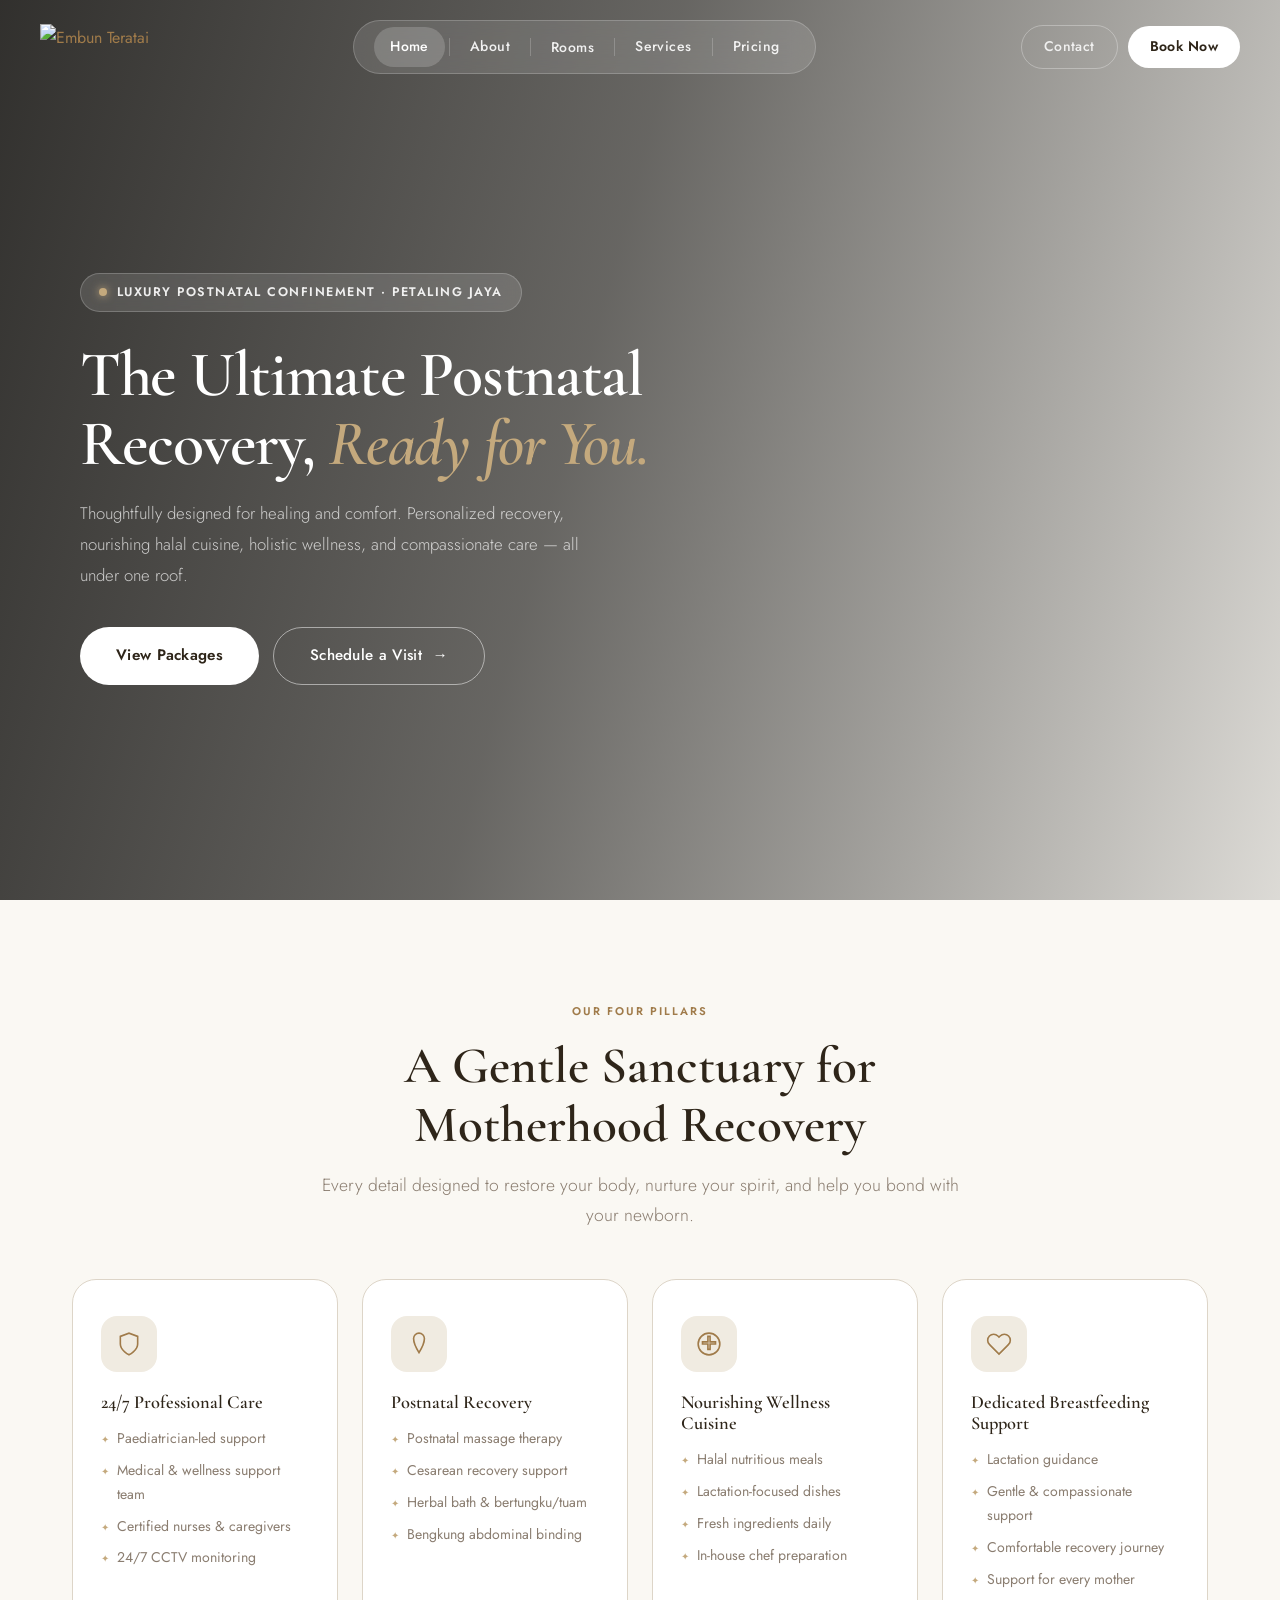
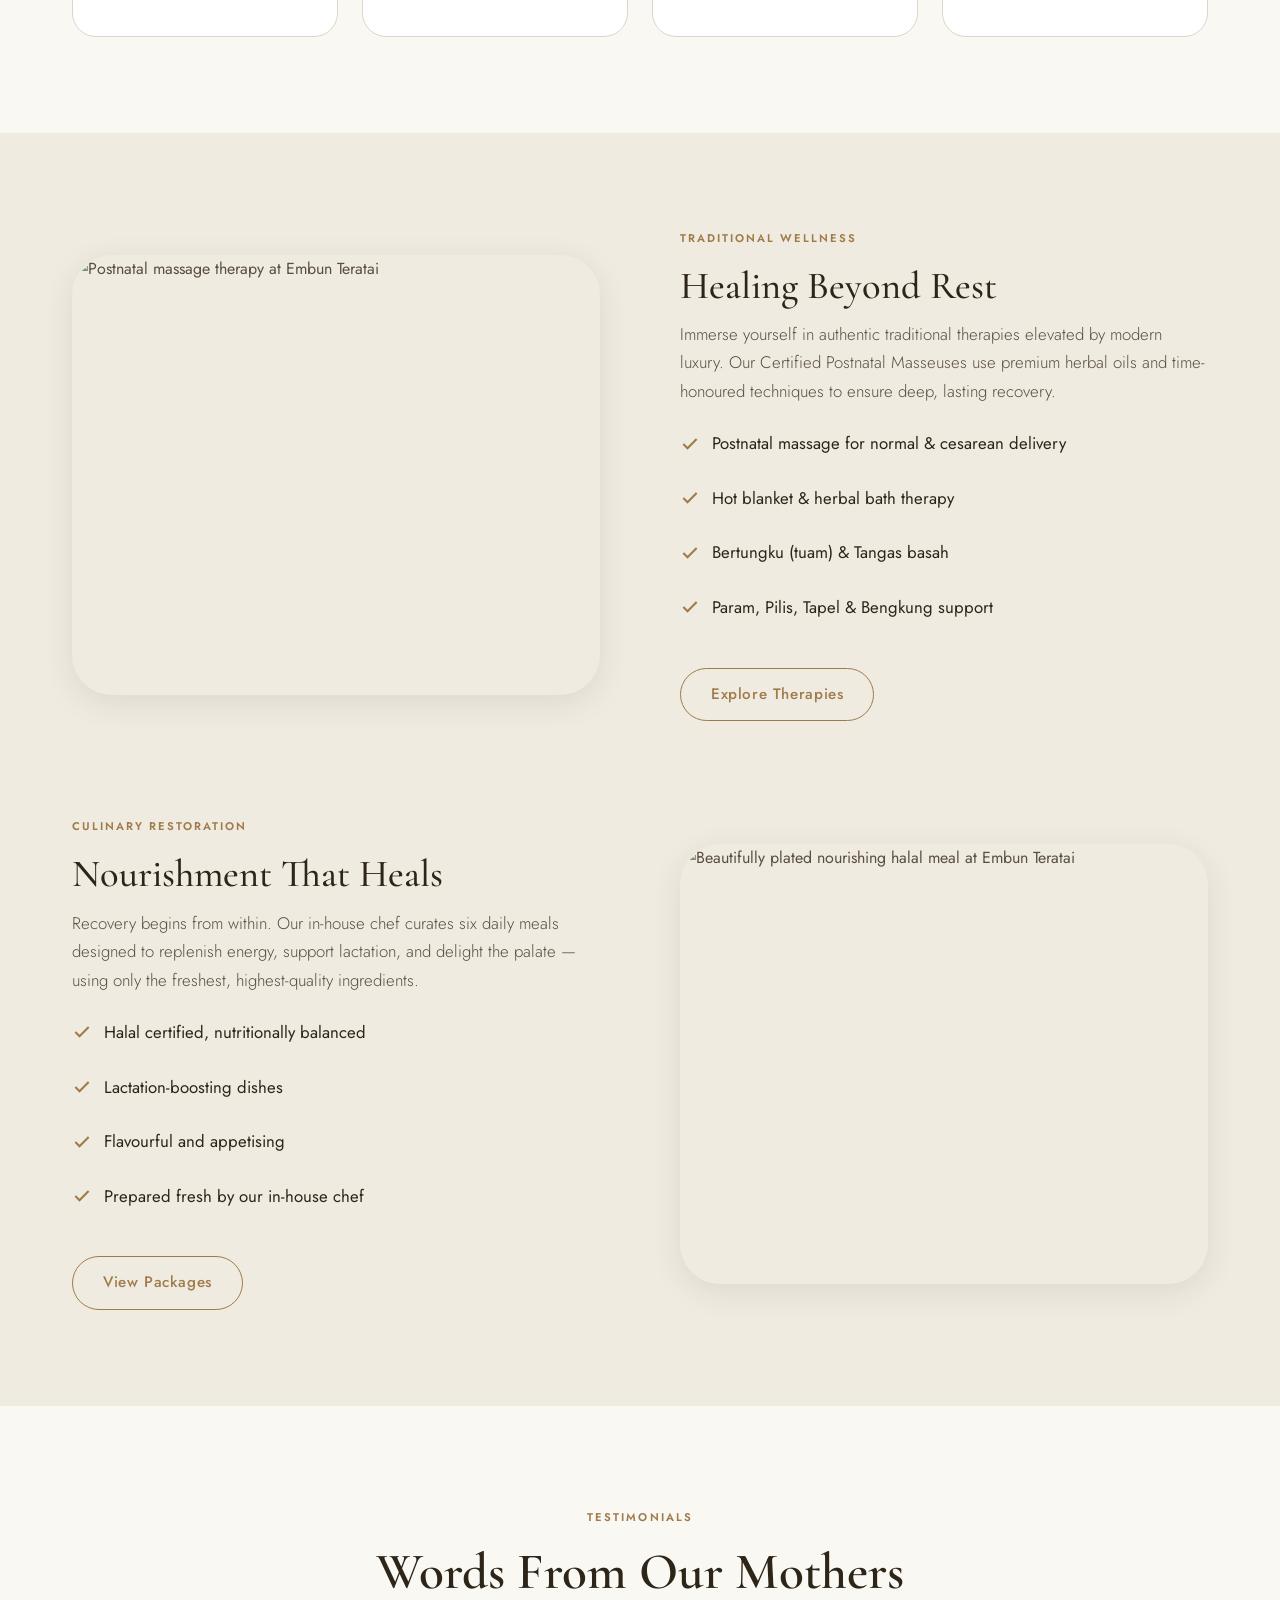
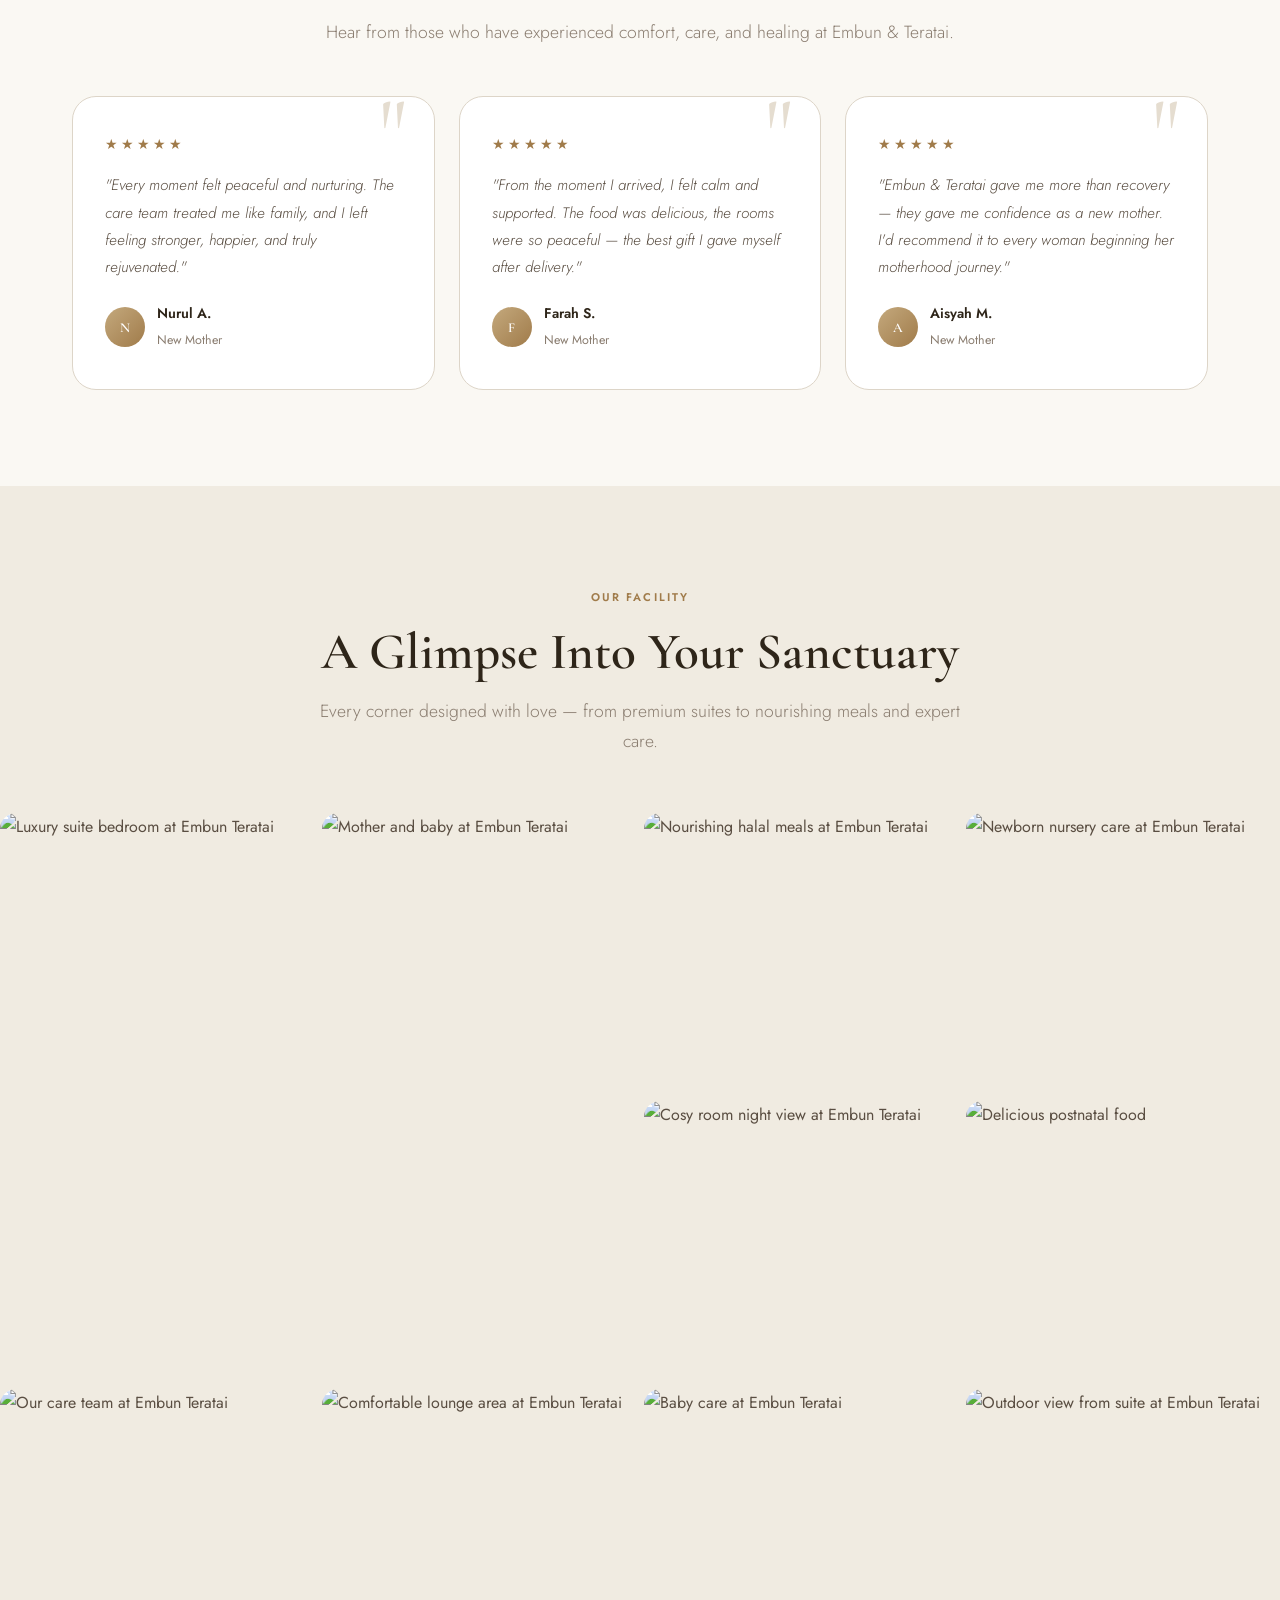
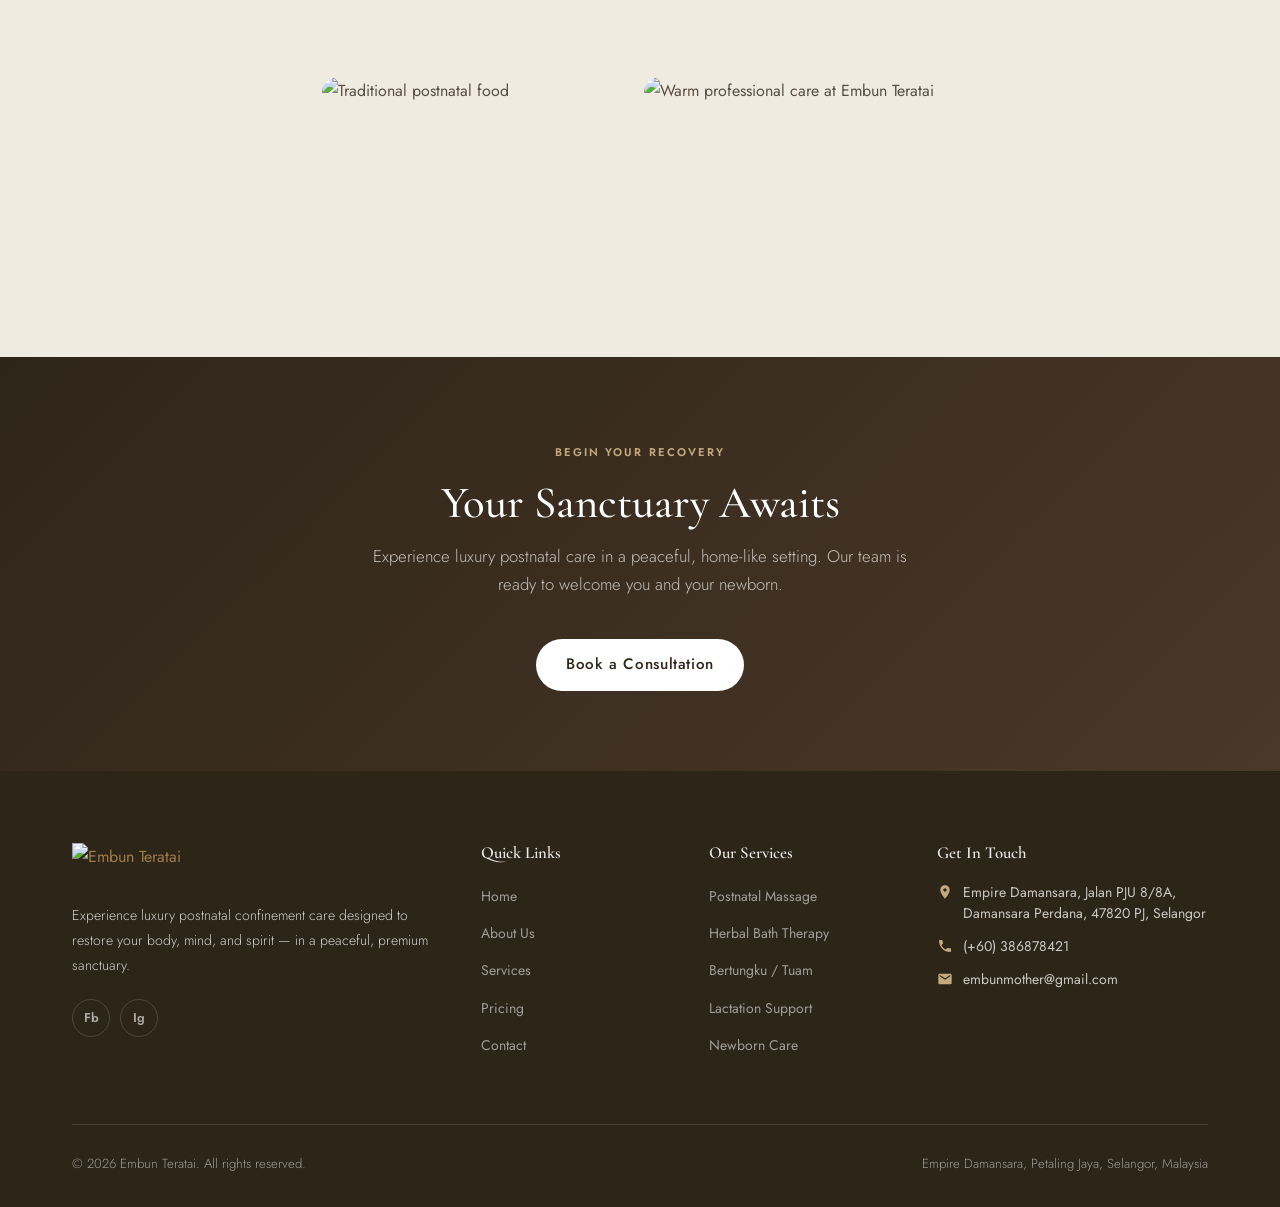
==== commit ee4bc6f4: "Redesign: services, rooms-mother, rooms-baby pages + nav standardization + new images" ====
--- a/index.html
+++ b/index.html
@@ -10,82 +10,83 @@
 <body>
 
   <!-- HEADER -->
-  <header class="header at-top" id="header">
-    <div class="container nav">
+  <header class="header" id="header">
+    <div class="nav-inner">
+      <!-- Logo -->
       <a href="index.html" class="logo">
-        <img src="assets/images/logo.png" alt="Embun Teratai" class="header-logo">
+        <img src="assets/images/embun-logo.png" alt="Embun Teratai" class="header-logo">
       </a>
-      <button class="nav-toggle" id="navToggle" aria-label="Open menu">☰</button>
-      <nav class="nav-links" id="navLinks">
+      <!-- Center nav pill -->
+      <nav class="nav-pill" id="navLinks">
         <a href="index.html" class="active">Home</a>
+        <span class="nav-divider"></span>
         <a href="about.html">About</a>
+        <span class="nav-divider"></span>
         <div class="nav-item dropdown">
-          <a href="#" style="cursor:default;">Rooms +</a>
+          <a href="#">Rooms</a>
           <ul class="dropdown-menu">
             <li><a href="rooms-mother.html">Our Rooms for Mother</a></li>
             <li><a href="rooms-baby.html">Our Rooms for Baby</a></li>
           </ul>
         </div>
+        <span class="nav-divider"></span>
         <a href="services.html">Services</a>
+        <span class="nav-divider"></span>
         <a href="pricing.html">Pricing</a>
-        <a href="contact.html" class="btn btn-primary nav-btn">Book Now</a>
       </nav>
+      <!-- Right CTA -->
+      <div class="nav-right">
+        <a href="contact.html" class="btn btn-nav-ghost">Contact</a>
+        <a href="booking.html" class="btn btn-nav-solid">Book Now</a>
+      </div>
+      <button class="nav-toggle" id="navToggle" aria-label="Open menu">☰</button>
     </div>
   </header>
 
+  <!-- Mobile Drawer -->
+  <div class="mobile-nav" id="mobileNav">
+    <button class="mobile-nav-close" id="mobileNavClose">✕</button>
+    <a href="index.html">Home</a>
+    <a href="about.html">About</a>
+    <a href="rooms-mother.html">Rooms — Mother</a>
+    <a href="rooms-baby.html">Rooms — Baby</a>
+    <a href="services.html">Services</a>
+    <a href="pricing.html">Pricing</a>
+    <a href="contact.html">Contact</a>
+    <a href="booking.html" class="btn btn-primary" style="margin-top:20px;text-align:center;">Book Now</a>
+  </div>
+  <div class="mobile-nav-overlay" id="mobileNavOverlay"></div>
+
   <!-- HERO -->
-  <section class="hero">
-    <div class="hero-left container" style="padding-right: 0; max-width: none; width: 50%; margin: 0; padding-left: calc((100vw - 1200px)/2 + 32px);">
-      <div class="hero-tag">
-        <span>Postnatal Confinement Centre · Petaling Jaya</span>
-      </div>
-      <h1>Nurturing Mothers,<br><em>Cherishing</em><br>Beginnings.</h1>
-      <p class="hero-desc">Thoughtfully designed for healing and comfort, our postnatal care haven offers personalized recovery, nourishing cuisine, holistic wellness, and compassionate breastfeeding support tailored to every mother's journey.</p>
-      <div class="hero-cta">
-        <a href="contact.html" class="btn btn-primary">Begin Your Journey</a>
-        <a href="about.html" class="btn btn-outline">Discover More</a>
-      </div>
-    </div>
-    <div class="hero-right">
-      <div class="hero-video-container">
-        <div class="hero-video-wrap">
-          <video src="assets/videos/hero-video.mp4" autoplay loop muted playsinline class="hero-img"></video>
-        </div>
-        <div class="hero-badge">
-          <div class="hero-badge-icon">✦</div>
-          <div class="hero-badge-text">24/7 Professional Care<span>Paediatrician-led support</span></div>
-        </div>
-      </div>
-    </div>
-  </section>
-
-  <!-- TRUST BAR -->
-  <div class="trust-bar">
-    <div class="container">
-      <div class="trust-items">
-        <div class="trust-item">
-          <svg viewBox="0 0 24 24" fill="none" stroke="currentColor" stroke-width="1.5"><path d="M12 22s8-4 8-10V5l-8-3-8 3v7c0 6 8 10 8 10z"/></svg>
-          Paediatrician-Led Care
-        </div>
-        <div class="trust-item">
-          <svg viewBox="0 0 24 24" fill="none" stroke="currentColor" stroke-width="1.5"><circle cx="12" cy="12" r="10"/><path d="M12 6v6l4 2"/></svg>
-          24/7 Medical Support
-        </div>
-        <div class="trust-item">
-          <svg viewBox="0 0 24 24" fill="none" stroke="currentColor" stroke-width="1.5"><path d="M3 9l9-7 9 7v11a2 2 0 0 1-2 2H5a2 2 0 0 1-2-2z"/><polyline points="9 22 9 12 15 12 15 22"/></svg>
-          Private Ensuite Suites
-        </div>
-        <div class="trust-item">
-          <svg viewBox="0 0 24 24" fill="none" stroke="currentColor" stroke-width="1.5"><path d="M20.84 4.61a5.5 5.5 0 0 0-7.78 0L12 5.67l-1.06-1.06a5.5 5.5 0 0 0-7.78 7.78l1.06 1.06L12 21.23l7.78-7.78 1.06-1.06a5.5 5.5 0 0 0 0-7.78z"/></svg>
-          Halal Nourishing Cuisine
-        </div>
-        <div class="trust-item">
-          <svg viewBox="0 0 24 24" fill="none" stroke="currentColor" stroke-width="1.5"><path d="M12 2C6.48 2 2 6.48 2 12s4.48 10 10 10 10-4.48 10-10S17.52 2 12 2zm0 18c-4.41 0-8-3.59-8-8s3.59-8 8-8 8 3.59 8 8-3.59 8-8 8z"/></svg>
-          Certified Postnatal Masseuse
-        </div>
-      </div>
-    </div>
-  </div>
+  <section class="hero-fs">
+    <!-- Background Video -->
+    <video class="hero-fs-video" autoplay loop muted playsinline>
+      <source src="assets/videos/hero-video.mp4" type="video/mp4">
+    </video>
+    <!-- Dark gradient overlay -->
+    <div class="hero-fs-overlay"></div>
+
+    <!-- Main content wrapper (takes all space above stats) -->
+    <div class="hero-fs-inner">
+      <div class="hero-fs-content">
+        <div class="hero-fs-badge">
+          <span class="hero-fs-dot"></span>
+          Luxury Postnatal Confinement &middot; Petaling Jaya
+        </div>
+        <h1 class="hero-fs-title">The Ultimate Postnatal<br>Recovery, <em>Ready for You.</em></h1>
+        <p class="hero-fs-desc">Thoughtfully designed for healing and comfort. Personalized recovery, nourishing halal cuisine, holistic wellness, and compassionate care &mdash; all under one roof.</p>
+        <div class="hero-fs-cta">
+          <a href="pricing.html" class="btn btn-hero-solid">View Packages</a>
+          <a href="contact.html" class="btn btn-hero-outline">Schedule a Visit &nbsp;&rarr;</a>
+        </div>
+      </div>
+    </div>
+
+
+  </section>
+
+
+
 
   <!-- KEY PILLARS -->
   <section class="section">
@@ -153,7 +154,7 @@
     <div class="container">
       <div class="feature-row">
         <div class="feature-img-wrap">
-          <img src="assets/images/real-therapy-products.jpg" alt="Herbal therapy products and massage oils at Embun Teratai">
+          <img src="images/Embun & Teratai/AFS_9947.jpg" alt="Postnatal massage therapy at Embun Teratai" loading="lazy">
           <div class="feature-img-accent"></div>
         </div>
         <div class="feature-content">
@@ -174,7 +175,7 @@
 
       <div class="feature-row reverse">
         <div class="feature-img-wrap">
-          <img src="assets/images/real-food-1.jpg" alt="Beautifully plated halal nourishing meal prepared by our in-house chef">
+          <img src="images/Embun & Teratai/food/full-meal-food.jpg" alt="Beautifully plated nourishing halal meal at Embun Teratai" loading="lazy">
           <div class="feature-img-accent"></div>
         </div>
         <div class="feature-content">
@@ -238,6 +239,70 @@
     </div>
   </section>
 
+  <!-- PHOTO GALLERY -->
+  <section class="section section-alt gallery-section">
+    <div class="container">
+      <div class="text-center" style="margin-bottom: 56px;">
+        <span class="label">Our Facility</span>
+        <h2 class="section-title">A Glimpse Into Your Sanctuary</h2>
+        <p class="section-subtitle">Every corner designed with love — from premium suites to nourishing meals and expert care.</p>
+      </div>
+    </div>
+    <div class="gallery-grid">
+      <!-- Row 1: wide room + portrait person + wide food -->
+      <div class="gallery-item tall">
+        <img src="images/Embun & Teratai/room-interiors/bed-day-view.jpg" alt="Luxury suite bedroom at Embun Teratai" loading="lazy">
+        <div class="gallery-caption">Premium Suites</div>
+      </div>
+      <div class="gallery-item portrait">
+        <img src="images/Embun & Teratai/AFS_9946.jpg" alt="Mother and baby at Embun Teratai" loading="lazy">
+        <div class="gallery-caption">Bonding Moments</div>
+      </div>
+      <div class="gallery-item">
+        <img src="images/Embun & Teratai/food/all-dishes-front-view.jpg" alt="Nourishing halal meals at Embun Teratai" loading="lazy">
+        <div class="gallery-caption">Nourishing Cuisine</div>
+      </div>
+      <div class="gallery-item">
+        <img src="images/Embun & Teratai/baby/baby-beds.jpg" alt="Newborn nursery care at Embun Teratai" loading="lazy">
+        <div class="gallery-caption">Newborn Nursery</div>
+      </div>
+      <!-- Row 2 -->
+      <div class="gallery-item">
+        <img src="images/Embun & Teratai/room-interiors/bed-night-view.jpg" alt="Cosy room night view at Embun Teratai" loading="lazy">
+        <div class="gallery-caption">Evening Retreat</div>
+      </div>
+      <div class="gallery-item">
+        <img src="images/Embun & Teratai/food/AFS_0063.jpg" alt="Delicious postnatal food" loading="lazy">
+        <div class="gallery-caption">Daily Meals</div>
+      </div>
+      <div class="gallery-item tall">
+        <img src="images/Embun & Teratai/AFS_9852.jpg" alt="Our care team at Embun Teratai" loading="lazy">
+        <div class="gallery-caption">Our Care Team</div>
+      </div>
+      <div class="gallery-item">
+        <img src="images/Embun & Teratai/room-interiors/chairs-wide-photo.jpg" alt="Comfortable lounge area at Embun Teratai" loading="lazy">
+        <div class="gallery-caption">Relaxation Lounge</div>
+      </div>
+      <!-- Row 3 -->
+      <div class="gallery-item">
+        <img src="images/Embun & Teratai/baby/AFS_0084.jpg" alt="Baby care at Embun Teratai" loading="lazy">
+        <div class="gallery-caption">Baby Care</div>
+      </div>
+      <div class="gallery-item">
+        <img src="images/Embun & Teratai/room-interiors/glass-view-outdoor.jpg" alt="Outdoor view from suite at Embun Teratai" loading="lazy">
+        <div class="gallery-caption">Suite Views</div>
+      </div>
+      <div class="gallery-item">
+        <img src="images/Embun & Teratai/food/AFS_0092.jpg" alt="Traditional postnatal food" loading="lazy">
+        <div class="gallery-caption">Heritage Recipes</div>
+      </div>
+      <div class="gallery-item">
+        <img src="images/Embun & Teratai/AFS_0075.jpg" alt="Warm professional care at Embun Teratai" loading="lazy">
+        <div class="gallery-caption">Professional Care</div>
+      </div>
+    </div>
+  </section>
+
   <!-- CTA BANNER -->
   <section class="cta-banner">
     <div class="container">
@@ -253,7 +318,7 @@
     <div class="container">
       <div class="footer-grid">
         <div class="footer-brand">
-          <a href="index.html"><img src="assets/images/logo.png" alt="Embun Teratai" class="footer-logo-img"></a>
+          <a href="index.html"><img src="assets/images/embun-logo.png" alt="Embun Teratai" class="footer-logo-img"></a>
           <p>Experience luxury postnatal confinement care designed to restore your body, mind, and spirit — in a peaceful, premium sanctuary.</p>
           <div class="social-links">
             <a href="https://www.facebook.com/profile.php?id=61583503971828" aria-label="Facebook">Fb</a>
@@ -304,16 +369,35 @@
   </footer>
 
   <script>
-    // Header scroll effect
+    // Header: go solid after scrolling past the hero
     const header = document.getElementById('header');
     window.addEventListener('scroll', () => {
-      header.classList.toggle('at-top', window.scrollY < 60);
+      if (window.scrollY > 80) {
+        header.classList.add('scrolled');
+      } else {
+        header.classList.remove('scrolled');
+      }
     });
 
-    // Mobile nav toggle
-    document.getElementById('navToggle').addEventListener('click', () => {
-      document.getElementById('navLinks').classList.toggle('active');
-    });
+    // Mobile nav drawer
+    const mobileNav = document.getElementById('mobileNav');
+    const mobileOverlay = document.getElementById('mobileNavOverlay');
+    const openBtn = document.getElementById('navToggle');
+    const closeBtn = document.getElementById('mobileNavClose');
+
+    function openMobileNav() {
+      mobileNav.classList.add('active');
+      mobileOverlay.classList.add('active');
+      document.body.style.overflow = 'hidden';
+    }
+    function closeMobileNav() {
+      mobileNav.classList.remove('active');
+      mobileOverlay.classList.remove('active');
+      document.body.style.overflow = '';
+    }
+    openBtn.addEventListener('click', openMobileNav);
+    closeBtn.addEventListener('click', closeMobileNav);
+    mobileOverlay.addEventListener('click', closeMobileNav);
 
     // FAQ accordion
     document.querySelectorAll('.faq-question').forEach(q => {
--- a/assets/css/style.css
+++ b/assets/css/style.css
@@ -87,132 +87,261 @@
 .btn-white:hover{background:var(--cream);transform:translateY(-2px);}
 
 /* ─── HEADER ─── */
-.header{
-  position:fixed;top:0;left:0;width:100%;z-index:1000;
-  padding:12px 0;
-  background:rgba(255,255,255,0.92);
-  backdrop-filter:blur(14px);
-  -webkit-backdrop-filter:blur(14px);
-  border-bottom:1px solid var(--border);
-  transition:var(--ease);
-}
-.header.at-top{
-  background:rgba(250,248,243,0.75);
-  border-bottom:1px solid transparent;
-}
-.nav{display:flex;align-items:center;justify-content:space-between;}
-.logo{display:flex;align-items:center;}
-.header-logo{height:44px;width:auto;object-fit:contain;}
-.nav-links{display:flex;align-items:center;gap:28px;}
-.nav-links a{
-  font-size:0.9rem;font-weight:500;letter-spacing:0.04em;
-  color:var(--brown-dark);position:relative;padding-bottom:3px;
-}
-.nav-links a::after{
-  content:'';position:absolute;bottom:0;left:0;width:0;height:1.5px;
-  background:var(--gold);transition:var(--ease);
-}
-.nav-links a:hover::after,.nav-links a.active::after{width:100%;}
-.nav-links a:hover{color:var(--gold);}
-.nav-btn{padding:10px 22px !important;font-size:0.875rem !important;}
-.nav-toggle{display:none;background:none;border:none;font-size:1.4rem;color:var(--brown-dark);cursor:pointer;}
-
-/* Dropdown */
+.header {
+  position: fixed; top: 0; left: 0; width: 100%; z-index: 1000;
+  padding: 20px 0;
+  background: transparent;
+  transition: background 0.4s ease, padding 0.4s ease, backdrop-filter 0.4s ease;
+}
+.header.scrolled, body.subpage .header {
+  background: rgba(10, 8, 5, 0.85);
+  backdrop-filter: blur(20px);
+  -webkit-backdrop-filter: blur(20px);
+  padding: 12px 0;
+  border-bottom: 1px solid rgba(255,255,255,0.08);
+}
+
+.nav-inner {
+  display: flex; align-items: center;
+  justify-content: space-between;
+  max-width: 1400px; margin: 0 auto;
+  padding: 0 40px;
+  gap: 24px;
+}
+.logo { display: flex; align-items: center; flex-shrink: 0; }
+.header-logo { height: 46px; width: auto; object-fit: contain; }
+
+/* Center pill nav */
+.nav-pill {
+  display: flex; align-items: center;
+  background: rgba(255,255,255,0.12);
+  backdrop-filter: blur(12px);
+  -webkit-backdrop-filter: blur(12px);
+  border: 1px solid rgba(255,255,255,0.2);
+  border-radius: var(--r-pill);
+  padding: 6px 20px;
+  gap: 4px;
+}
+.nav-pill a {
+  font-size: 0.875rem; font-weight: 500;
+  color: rgba(255,255,255,0.9);
+  padding: 8px 16px; border-radius: var(--r-pill);
+  letter-spacing: 0.03em; white-space: nowrap;
+  transition: background 0.25s ease, color 0.25s ease;
+}
+.nav-pill a::after { display: none; }
+.nav-pill a:hover, .nav-pill a.active {
+  background: rgba(255,255,255,0.18);
+  color: #fff;
+}
+.nav-divider {
+  width: 1px; height: 18px;
+  background: rgba(255,255,255,0.2);
+  flex-shrink: 0;
+}
+
+/* Right CTA buttons */
+.nav-right { display: flex; align-items: center; gap: 10px; flex-shrink: 0; }
+.btn-nav-ghost {
+  display: inline-flex; align-items: center; justify-content: center;
+  padding: 9px 22px; border-radius: var(--r-pill);
+  font-family: var(--font-b); font-size: 0.875rem; font-weight: 500;
+  color: rgba(255,255,255,0.85); background: transparent;
+  border: 1px solid rgba(255,255,255,0.3);
+  cursor: pointer; transition: var(--ease); letter-spacing: 0.03em;
+}
+.btn-nav-ghost:hover { background: rgba(255,255,255,0.15); color: #fff; border-color: rgba(255,255,255,0.5); }
+.btn-nav-solid {
+  display: inline-flex; align-items: center; justify-content: center;
+  padding: 9px 22px; border-radius: var(--r-pill);
+  font-family: var(--font-b); font-size: 0.875rem; font-weight: 600;
+  color: var(--brown-dark); background: #fff;
+  border: none; cursor: pointer; transition: var(--ease); letter-spacing: 0.03em;
+}
+.btn-nav-solid:hover { background: var(--gold-light); color: var(--white); transform: translateY(-2px); }
+
+/* Hamburger (mobile) */
+.nav-toggle { display: none; background: rgba(255,255,255,0.15); border: 1px solid rgba(255,255,255,0.25); border-radius: var(--r-sm); padding: 8px 12px; font-size: 1.2rem; color: #fff; cursor: pointer; }
+
+/* Dropdown inside pill */
 .nav-item.dropdown { position: relative; }
 .dropdown-menu {
-  position: absolute; top: 100%; left: 0;
-  background: var(--white); min-width: 220px;
-  box-shadow: var(--shadow-lg); border-radius: var(--r-md);
-  opacity: 0; visibility: hidden; transform: translateY(10px);
+  position: absolute; top: calc(100% + 12px); left: 50%; transform: translateX(-50%) translateY(10px);
+  background: rgba(10,8,5,0.9); backdrop-filter: blur(20px); min-width: 220px;
+  box-shadow: 0 20px 40px rgba(0,0,0,0.4); border-radius: var(--r-md);
+  opacity: 0; visibility: hidden;
   transition: var(--ease); z-index: 100;
   padding: 10px 0; list-style: none; margin: 0;
-  border: 1px solid var(--border);
+  border: 1px solid rgba(255,255,255,0.1);
 }
 .nav-item.dropdown:hover .dropdown-menu {
-  opacity: 1; visibility: visible; transform: translateY(0);
+  opacity: 1; visibility: visible; transform: translateX(-50%) translateY(0);
 }
 .dropdown-menu li { margin: 0; }
 .dropdown-menu a {
-  display: block; padding: 10px 20px; color: var(--brown-dark);
+  display: block; padding: 10px 20px; color: rgba(255,255,255,0.85);
   text-decoration: none; transition: var(--ease);
   font-size: 0.85rem; font-weight: 500;
 }
 .dropdown-menu a::after { display: none; }
-.dropdown-menu a:hover {
-  background: rgba(212, 175, 55, 0.05); color: var(--gold);
-  padding-left: 24px;
-}
-
-/* ─── HERO ─── */
-.hero{
-  min-height:100vh;
-  display:flex;
-  align-items:center;
-  background:var(--beige);
-  padding-top:80px;
-  overflow:hidden;
-}
-.hero-left{
-  flex: 1.1;
-  padding: 80px 40px 80px max(5%, calc((100vw - 1200px) / 2 + 20px));
-}
-.hero-tag{
-  display:inline-flex;align-items:center;gap:8px;
-  background:rgba(160,123,74,0.1);border-radius:var(--r-pill);
-  padding:8px 18px;margin-bottom:1.8rem;
-}
-.hero-tag span{font-size:0.75rem;font-weight:700;letter-spacing:0.12em;text-transform:uppercase;color:var(--gold);}
-.hero h1{
-  font-size:clamp(2.8rem,4.5vw,4.5rem);
-  font-weight:600;
-  line-height:1.1;
-  color:var(--brown-dark);
-  margin-bottom:1.5rem;
-  letter-spacing:-0.02em;
-}
-.hero h1 em{font-style:italic;color:var(--gold);}
-.hero-desc{font-size:1.1rem;line-height:1.8;color:var(--text-body);margin-bottom:2.5rem;max-width:520px;font-weight:400;}
-.hero-cta{display:flex;gap:16px;flex-wrap:wrap;}
-.hero-right{
-  flex: 0.9;
-  position:relative;
-  display:flex;
-  align-items:center;
-  justify-content:center;
-  padding: 40px;
-}
-.hero-video-container {
+.dropdown-menu a:hover { background: rgba(255,255,255,0.08); color: var(--gold-light); padding-left: 26px; }
+
+/* Mobile Drawer */
+.mobile-nav {
+  position: fixed; top: 0; right: -100%; width: 80%; max-width: 320px;
+  height: 100vh; background: rgba(10,8,5,0.97); backdrop-filter: blur(20px);
+  z-index: 2000; display: flex; flex-direction: column;
+  padding: 80px 40px 40px; gap: 8px;
+  transition: right 0.4s cubic-bezier(0.25,0.8,0.25,1);
+  border-left: 1px solid rgba(255,255,255,0.08);
+}
+.mobile-nav.active { right: 0; }
+.mobile-nav a { font-size: 1.05rem; font-weight: 500; color: rgba(255,255,255,0.85); padding: 12px 0; border-bottom: 1px solid rgba(255,255,255,0.07); }
+.mobile-nav a:hover { color: var(--gold-light); }
+.mobile-nav-close {
+  position: absolute; top: 24px; right: 24px;
+  background: rgba(255,255,255,0.1); border: 1px solid rgba(255,255,255,0.15);
+  color: #fff; width: 38px; height: 38px; border-radius: 50%;
+  display: flex; align-items: center; justify-content: center;
+  font-size: 1rem; cursor: pointer; transition: var(--ease);
+}
+.mobile-nav-close:hover { background: var(--gold); border-color: var(--gold); }
+.mobile-nav-overlay {
+  position: fixed; inset: 0; background: rgba(0,0,0,0.6);
+  z-index: 1999; opacity: 0; visibility: hidden; transition: var(--ease);
+}
+.mobile-nav-overlay.active { opacity: 1; visibility: visible; }
+
+/* ─── FULLSCREEN VIDEO HERO ─── */
+.hero-fs {
   position: relative;
   width: 100%;
-  max-width: 480px;
-}
-.hero-video-wrap {
-  width: 100%;
-  aspect-ratio: 4/5;
-  border-radius: 40px;
+  height: 100vh;
+  min-height: 620px;
   overflow: hidden;
-  box-shadow: 0 30px 60px rgba(74, 56, 41, 0.15);
-}
-.hero-img{
-  width:100%;height:100%;object-fit:cover;
-}
-.hero-badge{
-  position:absolute;bottom:-20px;left:-40px;
-  z-index: 2;
-
-  background:var(--white);padding:16px 22px;
-  border-radius:var(--r-md);box-shadow:var(--shadow-md);
-  display:flex;align-items:center;gap:12px;min-width:200px;
-}
-.hero-badge-icon{width:40px;height:40px;background:var(--beige);border-radius:50%;display:flex;align-items:center;justify-content:center;font-size:1.2rem;}
-.hero-badge-text{font-size:0.8rem;font-weight:600;color:var(--brown-dark);line-height:1.3;}
-.hero-badge-text span{display:block;font-weight:300;color:var(--text-light);font-size:0.72rem;}
+  display: flex;
+  align-items: center;
+}
+.hero-fs-video {
+  position: absolute; inset: 0;
+  width: 100%; height: 100%;
+  object-fit: cover;
+  z-index: 0;
+}
+.hero-fs-overlay {
+  position: absolute; inset: 0;
+  background: linear-gradient(
+    105deg,
+    rgba(5, 4, 2, 0.82) 0%,
+    rgba(5, 4, 2, 0.6) 45%,
+    rgba(5, 4, 2, 0.12) 100%
+  );
+  z-index: 1;
+}
+
+/* Inner wrapper — holds the left-aligned content, clears the nav */
+.hero-fs-inner {
+  position: relative; z-index: 2;
+  display: flex;
+  align-items: center;
+  padding-top: 90px; /* clear fixed header */
+  padding-bottom: 32px;
+  padding-left: max(40px, calc((100vw - 1200px)/2 + 40px));
+  padding-right: 40px;
+}
+.hero-fs-content {
+  max-width: 660px;
+}
+.hero-fs-badge {
+  display: inline-flex; align-items: center; gap: 10px;
+  background: rgba(255,255,255,0.12);
+  backdrop-filter: blur(8px);
+  border: 1px solid rgba(255,255,255,0.2);
+  border-radius: var(--r-pill);
+  padding: 8px 18px; margin-bottom: 28px;
+  font-size: 0.78rem; font-weight: 600; letter-spacing: 0.12em;
+  text-transform: uppercase; color: rgba(255,255,255,0.9);
+}
+.hero-fs-dot {
+  width: 8px; height: 8px; border-radius: 50%;
+  background: var(--gold-light);
+  box-shadow: 0 0 8px var(--gold-light);
+  animation: pulse-dot 2s ease-in-out infinite;
+  flex-shrink: 0;
+}
+@keyframes pulse-dot {
+  0%, 100% { opacity: 1; transform: scale(1); }
+  50% { opacity: 0.6; transform: scale(0.8); }
+}
+.hero-fs-title {
+  font-size: clamp(2.6rem, 5vw, 4.8rem);
+  font-weight: 600; line-height: 1.08;
+  color: #fff;
+  letter-spacing: -0.02em;
+  margin-bottom: 20px;
+}
+.hero-fs-title em { font-style: italic; color: var(--gold-light); }
+.hero-fs-desc {
+  font-size: 1.05rem; line-height: 1.85;
+  color: rgba(255,255,255,0.72);
+  margin-bottom: 36px;
+  max-width: 500px;
+  font-weight: 300;
+}
+.hero-fs-cta { display: flex; gap: 14px; flex-wrap: wrap; }
+.btn-hero-solid {
+  display: inline-flex; align-items: center; justify-content: center;
+  padding: 15px 36px; border-radius: var(--r-pill);
+  font-family: var(--font-b); font-size: 0.95rem; font-weight: 600;
+  background: #fff; color: var(--brown-dark); border: none;
+  cursor: pointer; transition: var(--ease); letter-spacing: 0.02em;
+  text-decoration: none;
+}
+.btn-hero-solid:hover { background: var(--gold-light); color: #fff; transform: translateY(-3px); box-shadow: 0 12px 30px rgba(0,0,0,0.3); }
+.btn-hero-outline {
+  display: inline-flex; align-items: center; justify-content: center;
+  padding: 15px 36px; border-radius: var(--r-pill);
+  font-family: var(--font-b); font-size: 0.95rem; font-weight: 500;
+  background: transparent; color: #fff;
+  border: 1.5px solid rgba(255,255,255,0.5);
+  cursor: pointer; transition: var(--ease); letter-spacing: 0.02em;
+  text-decoration: none;
+}
+.btn-hero-outline:hover { background: rgba(255,255,255,0.15); border-color: #fff; transform: translateY(-3px); }
+
+/* Stats bar — sits as the natural bottom row of the grid */
+.hero-fs-stats {
+  position: relative; z-index: 2;
+  display: flex; align-items: center;
+  padding: 24px max(40px, calc((100vw - 1200px)/2 + 40px));
+  background: linear-gradient(to top, rgba(5,4,2,0.75) 0%, rgba(5,4,2,0.35) 60%, transparent 100%);
+  gap: 0;
+  border-top: 1px solid rgba(255,255,255,0.08);
+}
+.hero-fs-stat {
+  display: flex; flex-direction: column; gap: 4px;
+  padding-right: 44px;
+}
+.stat-number {
+  font-family: var(--font-h); font-size: 2rem; font-weight: 600;
+  color: #fff; line-height: 1;
+}
+.stat-label {
+  font-size: 0.72rem; font-weight: 600; letter-spacing: 0.14em;
+  text-transform: uppercase; color: rgba(255,255,255,0.55);
+}
+.hero-fs-stat-divider {
+  width: 1px; height: 40px;
+  background: rgba(255,255,255,0.18);
+  margin-right: 44px; flex-shrink: 0;
+}
 
 /* ─── TRUST BAR ─── */
 .trust-bar{background:var(--brown-dark);padding:28px 0;}
 .trust-items{display:flex;justify-content:center;align-items:center;gap:48px;flex-wrap:wrap;}
 .trust-item{display:flex;align-items:center;gap:10px;color:rgba(255,255,255,0.85);font-size:0.875rem;font-weight:400;letter-spacing:0.02em;}
 .trust-item svg{width:18px;height:18px;color:var(--gold-light);flex-shrink:0;}
+
 
 /* ─── PILLARS ─── */
 .pillars-grid{display:grid;grid-template-columns:repeat(4,1fr);gap:24px;margin-top:48px;}
@@ -316,7 +445,6 @@
 }
 
 /* ─── PRICING ─── */
-.pricing-grid{top:2px;}
 .feature-cta{margin-top:32px;}
 
 /* ─── TESTIMONIALS ─── */
@@ -350,11 +478,12 @@
 .cta-banner p{color:rgba(255,255,255,0.7);max-width:560px;margin:0 auto 2.5rem;font-size:1.05rem;}
 
 /* ─── PRICING ─── */
-.pricing-grid{display:grid;grid-template-columns:repeat(4,1fr);gap:24px;max-width:1200px;margin:0 auto;}
+.pricing-grid{display:grid;grid-template-columns:repeat(2,1fr);gap:40px;max-width:1200px;margin:0 auto;}
 .pricing-card{
-  background:var(--white);border-radius:var(--r-xl);padding:36px 28px;
-  border:1px solid var(--border);position:relative;display:flex;flex-direction:column;
-  transition:var(--ease);
+  background:var(--white);border-radius:40px;padding:48px 40px;
+  border:1px solid rgba(212,175,55,0.2);position:relative;display:flex;flex-direction:column;
+  transition:all 0.4s ease;
+  box-shadow: 0 15px 40px rgba(74,56,41,0.05);
 }
 .pricing-card:hover{transform:translateY(-10px);box-shadow:var(--shadow-lg);}
 .pricing-card.featured{background:var(--brown-dark);border-color:var(--brown-dark);}
@@ -362,26 +491,28 @@
 .pricing-card.featured .pricing-features li{color:rgba(255,255,255,0.85);}
 .pricing-card.featured .pricing-divider{border-color:rgba(255,255,255,0.15);}
 .badge{
-  position:absolute;top:-14px;left:50%;transform:translateX(-50%);
+  position:absolute;top:-16px;left:50%;transform:translateX(-50%);
   background:var(--gold);color:var(--white);
-  padding:5px 18px;border-radius:var(--r-pill);
-  font-size:0.75rem;font-weight:600;letter-spacing:0.08em;white-space:nowrap;
-}
-.pricing-icon{width:52px;height:52px;background:var(--beige);border-radius:var(--r-md);display:flex;align-items:center;justify-content:center;color:var(--gold);margin-bottom:20px;}
+  padding:8px 24px;border-radius:var(--r-pill);
+  font-size:0.85rem;font-weight:700;letter-spacing:0.1em;white-space:nowrap;
+  box-shadow: 0 8px 20px rgba(212,175,55,0.3);
+}
+.pricing-icon{width:64px;height:64px;background:var(--beige);border-radius:var(--r-lg);display:flex;align-items:center;justify-content:center;color:var(--gold);margin-bottom:24px;}
 .pricing-card.featured .pricing-icon{background:rgba(255,255,255,0.1);color:var(--gold-light);}
-.pricing-icon svg{width:24px;height:24px;stroke:currentColor;fill:none;stroke-width:1.5;}
-.pricing-card h3{font-size:1.35rem;font-weight:600;color:var(--brown-dark);margin-bottom:4px;}
-.pricing-duration{font-size:0.875rem;color:var(--gold);font-weight:500;letter-spacing:0.06em;margin-bottom:12px;}
-.pricing-price{font-size:1.8rem;font-weight:700;color:var(--brown-dark);margin-bottom:4px;display:flex;align-items:center;gap:8px;flex-wrap:wrap;}
-.pricing-price-old{font-size:1.1rem;text-decoration:line-through;color:var(--text-light);font-weight:400;}
+.pricing-icon svg{width:32px;height:32px;stroke:currentColor;fill:none;stroke-width:1.5;}
+.pricing-card h3{font-size:1.8rem;font-weight:700;color:var(--brown-dark);margin-bottom:6px;letter-spacing:-0.02em;}
+.pricing-duration{font-size:1rem;color:var(--gold);font-weight:600;letter-spacing:0.08em;margin-bottom:16px;text-transform:uppercase;}
+.pricing-price{font-size:2.4rem;font-weight:700;color:var(--brown-dark);margin-bottom:8px;display:flex;align-items:center;gap:12px;flex-wrap:wrap;}
+.pricing-price-old{font-size:1.3rem;text-decoration:line-through;color:var(--text-light);font-weight:400;}
 .pricing-card.featured .pricing-price{color:var(--white);}
 .pricing-card.featured .pricing-price-old{color:rgba(255,255,255,0.6);}
 .pricing-save{background:var(--gold);color:var(--white);font-size:0.75rem;padding:2px 8px;border-radius:var(--r-sm);font-weight:600;}
 .pricing-divider{border:none;border-top:1px solid var(--border);margin:24px 0;}
 .pricing-features{flex-grow:1;margin-bottom:28px;}
 .pricing-features li{
-  display:flex;align-items:flex-start;gap:10px;
-  font-size:0.9rem;color:var(--text-body);margin-bottom:12px;font-weight:400;
+  display:flex;align-items:flex-start;gap:12px;
+  font-size:1.05rem;color:var(--text-body);margin-bottom:16px;font-weight:400;
+  line-height:1.6;
 }
 .pricing-features li svg{width:18px;height:18px;stroke:var(--olive);fill:none;stroke-width:2;flex-shrink:0;margin-top:1px;}
 .pricing-card.featured .pricing-features li svg{stroke:var(--gold-light);}
@@ -404,7 +535,43 @@
 .faq-answer{max-height:0;overflow:hidden;transition:max-height 0.4s ease;}
 .faq-answer p{padding-bottom:22px;margin-bottom:0;font-size:0.975rem;}
 
+/* ─── PHOTO GALLERY ─── */
+.gallery-section { padding-bottom: 0; }
+.gallery-grid {
+  display: grid;
+  grid-template-columns: repeat(4, 1fr);
+  grid-auto-rows: 280px;
+  gap: 8px;
+  margin-top: 0;
+}
+.gallery-item {
+  position: relative;
+  overflow: hidden;
+  border-radius: 16px;
+  cursor: pointer;
+}
+.gallery-item.tall { grid-row: span 2; }
+.gallery-item.portrait { grid-row: span 2; }
+.gallery-item img {
+  width: 100%; height: 100%;
+  object-fit: cover;
+  transition: transform 0.6s ease;
+  display: block;
+}
+.gallery-item:hover img { transform: scale(1.07); }
+.gallery-caption {
+  position: absolute; bottom: 0; left: 0; right: 0;
+  background: linear-gradient(to top, rgba(5,4,2,0.75) 0%, transparent 100%);
+  color: #fff; font-size: 0.8rem; font-weight: 600;
+  letter-spacing: 0.08em; text-transform: uppercase;
+  padding: 24px 18px 14px;
+  opacity: 0; transform: translateY(6px);
+  transition: all 0.35s ease;
+}
+.gallery-item:hover .gallery-caption { opacity: 1; transform: translateY(0); }
+
 /* ─── CONTACT ─── */
+
 .contact-wrapper{
   display:grid;grid-template-columns:2fr 3fr;
   border-radius:var(--r-xl);overflow:hidden;
@@ -435,6 +602,43 @@
 .form-submit{margin-top:24px;}
 .form-submit .btn{width:100%;padding:15px;}
 
+/* ─── MODAL ─── */
+.modal-overlay {
+  position: fixed; top: 0; left: 0; width: 100vw; height: 100vh;
+  background: rgba(0, 0, 0, 0.6); z-index: 9999;
+  display: flex; align-items: center; justify-content: center;
+  opacity: 0; visibility: hidden; transition: var(--ease);
+  padding: 20px;
+}
+.modal-overlay.active { opacity: 1; visibility: visible; }
+.modal-content {
+  background: var(--white); width: 100%; max-width: 800px;
+  max-height: 90vh; border-radius: var(--r-xl);
+  overflow-y: auto; position: relative;
+  transform: translateY(20px); transition: var(--ease);
+  box-shadow: var(--shadow-lg); padding: 40px;
+}
+.modal-overlay.active .modal-content { transform: translateY(0); }
+.modal-close {
+  position: absolute; top: 20px; right: 20px;
+  background: var(--beige); border: none; width: 36px; height: 36px;
+  border-radius: 50%; cursor: pointer; display: flex;
+  align-items: center; justify-content: center; font-size: 1.2rem;
+  color: var(--brown-dark); transition: var(--ease);
+}
+.modal-close:hover { background: var(--gold); color: white; }
+.modal-header { margin-bottom: 30px; border-bottom: 1px solid var(--border); padding-bottom: 20px; }
+.modal-header h2 { color: var(--gold); font-size: 2rem; margin-bottom: 10px; }
+.modal-body { color: var(--text-body); line-height: 1.8; }
+.modal-body h4 { color: var(--brown-dark); margin-top: 24px; margin-bottom: 12px; font-size: 1.1rem; }
+.modal-body ul { list-style: disc; margin-left: 20px; margin-bottom: 20px; }
+.modal-body li { margin-bottom: 8px; }
+.modal-actions {
+  display: flex; gap: 16px; margin-top: 40px; border-top: 1px solid var(--border);
+  padding-top: 30px;
+}
+@media(max-width:600px){ .modal-actions { flex-direction: column; } }
+
 /* ─── PAGE HERO ─── */
 .page-hero{
   padding:160px 0 80px;background:var(--beige);
@@ -467,13 +671,8 @@
 
 /* ─── RESPONSIVE ─── */
 @media(max-width:1024px){
-  .hero{grid-template-columns:1fr; padding-left: 20px; padding-right: 20px;}
-  .hero-right{padding: 20px 40px;}
-  .hero-video-container {max-width: 100%;}
-  .hero-video-wrap {aspect-ratio: 1/1;}
-  .hero-badge {left: 20px; bottom: -20px;}
-  .hero-left{padding:60px 0;max-width:680px;margin:0 auto;}
-  .hero{min-height:auto;padding:0;background:linear-gradient(rgba(240,235,225,0.95),rgba(240,235,225,0.95)),url('../images/hero-mother.png') center/cover;}
+  .nav-pill { display: none; }
+  .nav-toggle { display: flex; }
   .pillars-grid{grid-template-columns:repeat(2,1fr);}
   .services-grid{grid-template-columns:repeat(2,1fr);}
   .feature-row{grid-template-columns:1fr;gap:40px;}
@@ -482,17 +681,17 @@
   .contact-wrapper{grid-template-columns:1fr;}
   .footer-grid{grid-template-columns:1fr 1fr;gap:32px;}
   .testimonials-grid{grid-template-columns:1fr;}
+  .hero-fs-stats { gap: 0; padding: 20px 28px; }
+  .hero-fs-stat { padding-right: 24px; }
+  .hero-fs-stat-divider { margin-right: 24px; }
+  .stat-number { font-size: 1.5rem; }
+  .gallery-grid { grid-template-columns: repeat(3, 1fr); grid-auto-rows: 220px; }
 }
 
 @media(max-width:768px){
-  .nav-toggle{display:block;}
-  .nav-links{
-    position:fixed;top:0;right:-100%;width:80%;max-width:300px;height:100vh;
-    background:var(--white);flex-direction:column;justify-content:center;
-    padding:60px 40px;box-shadow:var(--shadow-lg);transition:var(--ease);z-index:999;
-  }
-  .nav-links.active{right:0;}
-  .hero-left{padding:40px 0;}
+  .nav-toggle { display: flex; }
+  .nav-right { display: none; }
+  .nav-inner { padding: 0 20px; }
   .section{padding:64px 0;}
   .container{padding:0 20px;}
   .pillars-grid{grid-template-columns:1fr;}
@@ -503,4 +702,450 @@
   .footer-grid{grid-template-columns:1fr;gap:24px;}
   .footer-bottom{flex-direction:column;text-align:center;}
   .trust-items{gap:24px;}
-}
+  .gallery-grid { grid-template-columns: repeat(2, 1fr); grid-auto-rows: 180px; }
+  .gallery-item.tall, .gallery-item.portrait { grid-row: span 2; }
+  /* Hero mobile */
+  .hero-fs { height: 100svh; }
+  .hero-fs-overlay {
+    background: linear-gradient(to bottom, rgba(5,4,2,0.4) 0%, rgba(5,4,2,0.75) 100%);
+  }
+  .hero-fs-content {
+    padding: 0 24px 140px;
+    max-width: 100%;
+  }
+  .hero-fs-title { font-size: clamp(2rem, 7vw, 3rem); }
+  .hero-fs-desc { font-size: 1rem; }
+  .hero-fs-badge { font-size: 0.7rem; }
+  .hero-fs-cta { flex-direction: column; }
+  .btn-hero-solid, .btn-hero-outline { text-align: center; width: 100%; }
+  /* Stats mobile */
+  .hero-fs-stats {
+    padding: 16px 24px 20px;
+    gap: 0;
+    flex-wrap: nowrap;
+  }
+  .hero-fs-stat { padding-right: 16px; }
+  .hero-fs-stat-divider { margin-right: 16px; }
+  .stat-number { font-size: 1.3rem; }
+  .stat-label { font-size: 0.65rem; }
+
+  /* ── Rooms Mother ── */
+  .rm-hero { height: 100svh; }
+  .rm-feature-row { grid-template-columns: 1fr; }
+  .rm-amenities-grid { grid-template-columns: 1fr 1fr; }
+  .rm-gallery { grid-template-columns: 1fr 1fr; }
+  .rm-gal-item, .rm-gal-wide { grid-column: span 1 !important; height: 220px; }
+}
+
+/* ══════════════════════════════════════════════
+   ROOMS FOR MOTHER — PAGE STYLES
+══════════════════════════════════════════════ */
+
+/* ─── Hero ─── */
+.rm-hero {
+  position: relative;
+  height: 100vh;
+  min-height: 600px;
+  display: flex;
+  align-items: center;
+  overflow: hidden;
+}
+.rm-hero-img {
+  position: absolute;
+  inset: 0;
+}
+.rm-hero-img img {
+  width: 100%;
+  height: 100%;
+  object-fit: cover;
+  object-position: center;
+}
+.rm-hero-overlay {
+  position: absolute;
+  inset: 0;
+  background: linear-gradient(
+    135deg,
+    rgba(10,8,5,0.72) 0%,
+    rgba(30,20,10,0.45) 55%,
+    rgba(10,8,5,0.3) 100%
+  );
+}
+.rm-hero-content {
+  position: relative;
+  z-index: 2;
+  padding-top: 100px;
+}
+.rm-hero-content h1 {
+  font-family: var(--font-h);
+  font-size: clamp(3rem, 7vw, 6rem);
+  color: var(--white);
+  line-height: 1.05;
+  margin-bottom: 1.5rem;
+  font-weight: 500;
+}
+.rm-hero-content h1 em {
+  font-style: italic;
+  color: var(--gold-light);
+}
+.rm-hero-content p {
+  color: rgba(255,255,255,0.8);
+  font-size: 1.15rem;
+  max-width: 520px;
+  margin-bottom: 2rem;
+}
+
+/* ─── Feature Rows ─── */
+.rm-feature-row {
+  display: grid;
+  grid-template-columns: 1fr 1fr;
+  gap: 64px;
+  align-items: center;
+}
+.rm-feature-row.reverse { direction: rtl; }
+.rm-feature-row.reverse > * { direction: ltr; }
+
+.rm-feature-img {
+  border-radius: var(--r-xl);
+  overflow: hidden;
+  aspect-ratio: 4/3;
+  box-shadow: var(--shadow-lg);
+}
+.rm-feature-img img {
+  width: 100%;
+  height: 100%;
+  object-fit: cover;
+  transition: transform 0.7s ease;
+}
+.rm-feature-img:hover img { transform: scale(1.04); }
+
+.rm-feature-text h2 {
+  font-size: clamp(2rem, 3.5vw, 3rem);
+  line-height: 1.1;
+  margin-bottom: 1rem;
+}
+
+.rm-checklist {
+  display: flex;
+  flex-direction: column;
+  gap: 12px;
+  margin-top: 1.5rem;
+}
+.rm-checklist li {
+  display: flex;
+  align-items: flex-start;
+  gap: 12px;
+  font-size: 1rem;
+  color: var(--text-body);
+  font-weight: 400;
+}
+.rm-check {
+  display: inline-flex;
+  align-items: center;
+  justify-content: center;
+  width: 22px;
+  height: 22px;
+  min-width: 22px;
+  border-radius: 50%;
+  background: var(--gold);
+  color: #fff;
+  font-size: 0.65rem;
+  font-weight: 700;
+  margin-top: 2px;
+}
+
+/* ─── Amenities Grid ─── */
+.rm-amenities-grid {
+  display: grid;
+  grid-template-columns: repeat(3, 1fr);
+  gap: 28px;
+}
+.rm-amenity-card {
+  background: var(--white);
+  border-radius: var(--r-lg);
+  overflow: hidden;
+  box-shadow: var(--shadow-sm);
+  transition: var(--ease);
+}
+.rm-amenity-card:hover {
+  transform: translateY(-6px);
+  box-shadow: var(--shadow-md);
+}
+.rm-amenity-img {
+  height: 200px;
+  overflow: hidden;
+}
+.rm-amenity-img img {
+  width: 100%;
+  height: 100%;
+  object-fit: cover;
+  transition: transform 0.5s ease;
+}
+.rm-amenity-card:hover .rm-amenity-img img { transform: scale(1.07); }
+.rm-amenity-info {
+  padding: 20px 24px 24px;
+}
+.rm-amenity-info h4 {
+  font-family: var(--font-h);
+  font-size: 1.3rem;
+  color: var(--brown-dark);
+  margin-bottom: 0.4rem;
+}
+.rm-amenity-info p {
+  font-size: 0.9rem;
+  color: var(--text-light);
+  margin-bottom: 0;
+  line-height: 1.6;
+}
+
+/* ─── Gallery ─── */
+.rm-gallery {
+  display: grid;
+  grid-template-columns: repeat(3, 1fr);
+  gap: 16px;
+}
+.rm-gal-item {
+  border-radius: var(--r-md);
+  overflow: hidden;
+  height: 260px;
+}
+.rm-gal-item.rm-gal-wide {
+  grid-column: span 2;
+  height: 320px;
+}
+.rm-gal-item img {
+  width: 100%;
+  height: 100%;
+  object-fit: cover;
+  transition: transform 0.6s ease;
+}
+.rm-gal-item:hover img { transform: scale(1.05); }
+
+/* ─── Responsive: Rooms Mother ─── */
+@media (max-width: 900px) {
+  .rm-feature-row {
+    grid-template-columns: 1fr;
+    gap: 40px;
+  }
+  .rm-feature-row.reverse { direction: ltr; }
+  .rm-amenities-grid { grid-template-columns: repeat(2, 1fr); }
+  .rm-gallery { grid-template-columns: repeat(2, 1fr); }
+  .rm-gal-item.rm-gal-wide { grid-column: span 2; height: 240px; }
+}
+@media (max-width: 600px) {
+  .rm-hero-content h1 { font-size: 2.6rem; }
+  .rm-amenities-grid { grid-template-columns: 1fr; }
+  .rm-gallery { grid-template-columns: 1fr; }
+  .rm-gal-item, .rm-gal-item.rm-gal-wide { grid-column: span 1; height: 220px; }
+}
+
+/* ══════════════════════════════════════════════
+   ROOMS FOR BABY — PAGE STYLES
+══════════════════════════════════════════════ */
+
+/* ─── Care Highlights Grid ─── */
+.rb-care-grid {
+  display: grid;
+  grid-template-columns: repeat(3, 1fr);
+  gap: 28px;
+}
+.rb-care-card {
+  background: var(--white);
+  border-radius: var(--r-lg);
+  padding: 36px 28px;
+  box-shadow: var(--shadow-sm);
+  transition: var(--ease);
+  text-align: center;
+}
+.rb-care-card:hover {
+  transform: translateY(-6px);
+  box-shadow: var(--shadow-md);
+}
+.rb-care-icon {
+  font-size: 2.4rem;
+  margin-bottom: 16px;
+  display: block;
+}
+.rb-care-card h4 {
+  font-family: var(--font-h);
+  font-size: 1.35rem;
+  color: var(--brown-dark);
+  margin-bottom: 10px;
+}
+.rb-care-card p {
+  font-size: 0.92rem;
+  color: var(--text-light);
+  margin-bottom: 0;
+  line-height: 1.65;
+}
+
+/* ─── Baby Gallery ─── */
+.rb-gallery {
+  display: grid;
+  grid-template-columns: repeat(3, 1fr);
+  gap: 16px;
+}
+.rb-gal-item {
+  border-radius: var(--r-md);
+  overflow: hidden;
+  height: 280px;
+}
+.rb-gal-item.rb-gal-wide {
+  grid-column: span 2;
+  height: 340px;
+}
+.rb-gal-item img {
+  width: 100%;
+  height: 100%;
+  object-fit: cover;
+  transition: transform 0.6s ease;
+}
+.rb-gal-item:hover img { transform: scale(1.05); }
+
+/* ─── Responsive: Rooms Baby ─── */
+@media (max-width: 900px) {
+  .rb-care-grid { grid-template-columns: repeat(2, 1fr); }
+  .rb-gallery { grid-template-columns: repeat(2, 1fr); }
+  .rb-gal-item.rb-gal-wide { grid-column: span 2; height: 250px; }
+}
+@media (max-width: 600px) {
+  .rb-care-grid { grid-template-columns: 1fr; }
+  .rb-gallery { grid-template-columns: 1fr; }
+  .rb-gal-item, .rb-gal-item.rb-gal-wide { grid-column: span 1; height: 230px; }
+}
+
+/* ══════════════════════════════════════════════
+   SERVICES PAGE — STYLES
+══════════════════════════════════════════════ */
+
+/* ─── Service Pillars Grid ─── */
+.sv-pillars {
+  display: grid;
+  grid-template-columns: repeat(3, 1fr);
+  gap: 2px;
+  background: var(--border);
+  border-radius: var(--r-xl);
+  overflow: hidden;
+  box-shadow: var(--shadow-md);
+}
+.sv-pillar {
+  background: var(--white);
+  padding: 40px 32px;
+  transition: var(--ease);
+}
+.sv-pillar:hover {
+  background: var(--cream);
+}
+.sv-pillar-icon {
+  width: 56px;
+  height: 56px;
+  border-radius: var(--r-md);
+  background: rgba(160,123,74,0.1);
+  display: flex;
+  align-items: center;
+  justify-content: center;
+  margin-bottom: 20px;
+}
+.sv-pillar h4 {
+  font-family: var(--font-h);
+  font-size: 1.35rem;
+  color: var(--brown-dark);
+  margin-bottom: 8px;
+}
+.sv-pillar p {
+  font-size: 0.92rem;
+  color: var(--text-light);
+  margin-bottom: 0;
+  line-height: 1.65;
+}
+
+/* ─── Therapy Gallery ─── */
+.sv-therapy-gallery {
+  display: grid;
+  grid-template-columns: repeat(4, 1fr);
+  grid-template-rows: 220px 220px;
+  gap: 16px;
+}
+.sv-tg-item {
+  position: relative;
+  border-radius: var(--r-md);
+  overflow: hidden;
+}
+.sv-tg-item.sv-tg-tall {
+  grid-row: span 2;
+}
+.sv-tg-item img {
+  width: 100%;
+  height: 100%;
+  object-fit: cover;
+  transition: transform 0.6s ease;
+}
+.sv-tg-item:hover img { transform: scale(1.06); }
+.sv-tg-label {
+  position: absolute;
+  bottom: 0;
+  left: 0;
+  right: 0;
+  padding: 10px 16px;
+  background: linear-gradient(to top, rgba(10,8,5,0.75), transparent);
+  color: #fff;
+  font-family: var(--font-b);
+  font-size: 0.8rem;
+  font-weight: 500;
+  letter-spacing: 0.06em;
+  text-transform: uppercase;
+}
+
+/* ─── Food Mosaic ─── */
+.sv-food-mosaic {
+  display: grid;
+  grid-template-columns: 1.6fr 1fr;
+  gap: 12px;
+  border-radius: var(--r-xl);
+  overflow: hidden;
+  box-shadow: var(--shadow-lg);
+}
+.sv-food-main {
+  height: 480px;
+  overflow: hidden;
+}
+.sv-food-main img {
+  width: 100%;
+  height: 100%;
+  object-fit: cover;
+  transition: transform 0.6s ease;
+}
+.sv-food-mosaic:hover .sv-food-main img { transform: scale(1.04); }
+.sv-food-side {
+  display: flex;
+  flex-direction: column;
+  gap: 12px;
+}
+.sv-food-side img {
+  width: 100%;
+  flex: 1;
+  object-fit: cover;
+  transition: transform 0.6s ease;
+}
+.sv-food-side img:hover { transform: scale(1.05); }
+
+/* ─── Responsive: Services ─── */
+@media (max-width: 1024px) {
+  .sv-therapy-gallery {
+    grid-template-columns: repeat(2, 1fr);
+    grid-template-rows: auto;
+  }
+  .sv-tg-item.sv-tg-tall { grid-row: span 1; height: 240px; }
+}
+@media (max-width: 900px) {
+  .sv-pillars { grid-template-columns: repeat(2, 1fr); }
+  .sv-food-mosaic { grid-template-columns: 1fr; }
+  .sv-food-main { height: 300px; }
+  .sv-food-side { flex-direction: row; height: 180px; }
+}
+@media (max-width: 600px) {
+  .sv-pillars { grid-template-columns: 1fr; }
+  .sv-therapy-gallery { grid-template-columns: 1fr; }
+  .sv-tg-item { height: 220px; }
+  .sv-food-side { flex-direction: column; height: auto; }
+  .sv-food-side img { height: 160px; }
+}
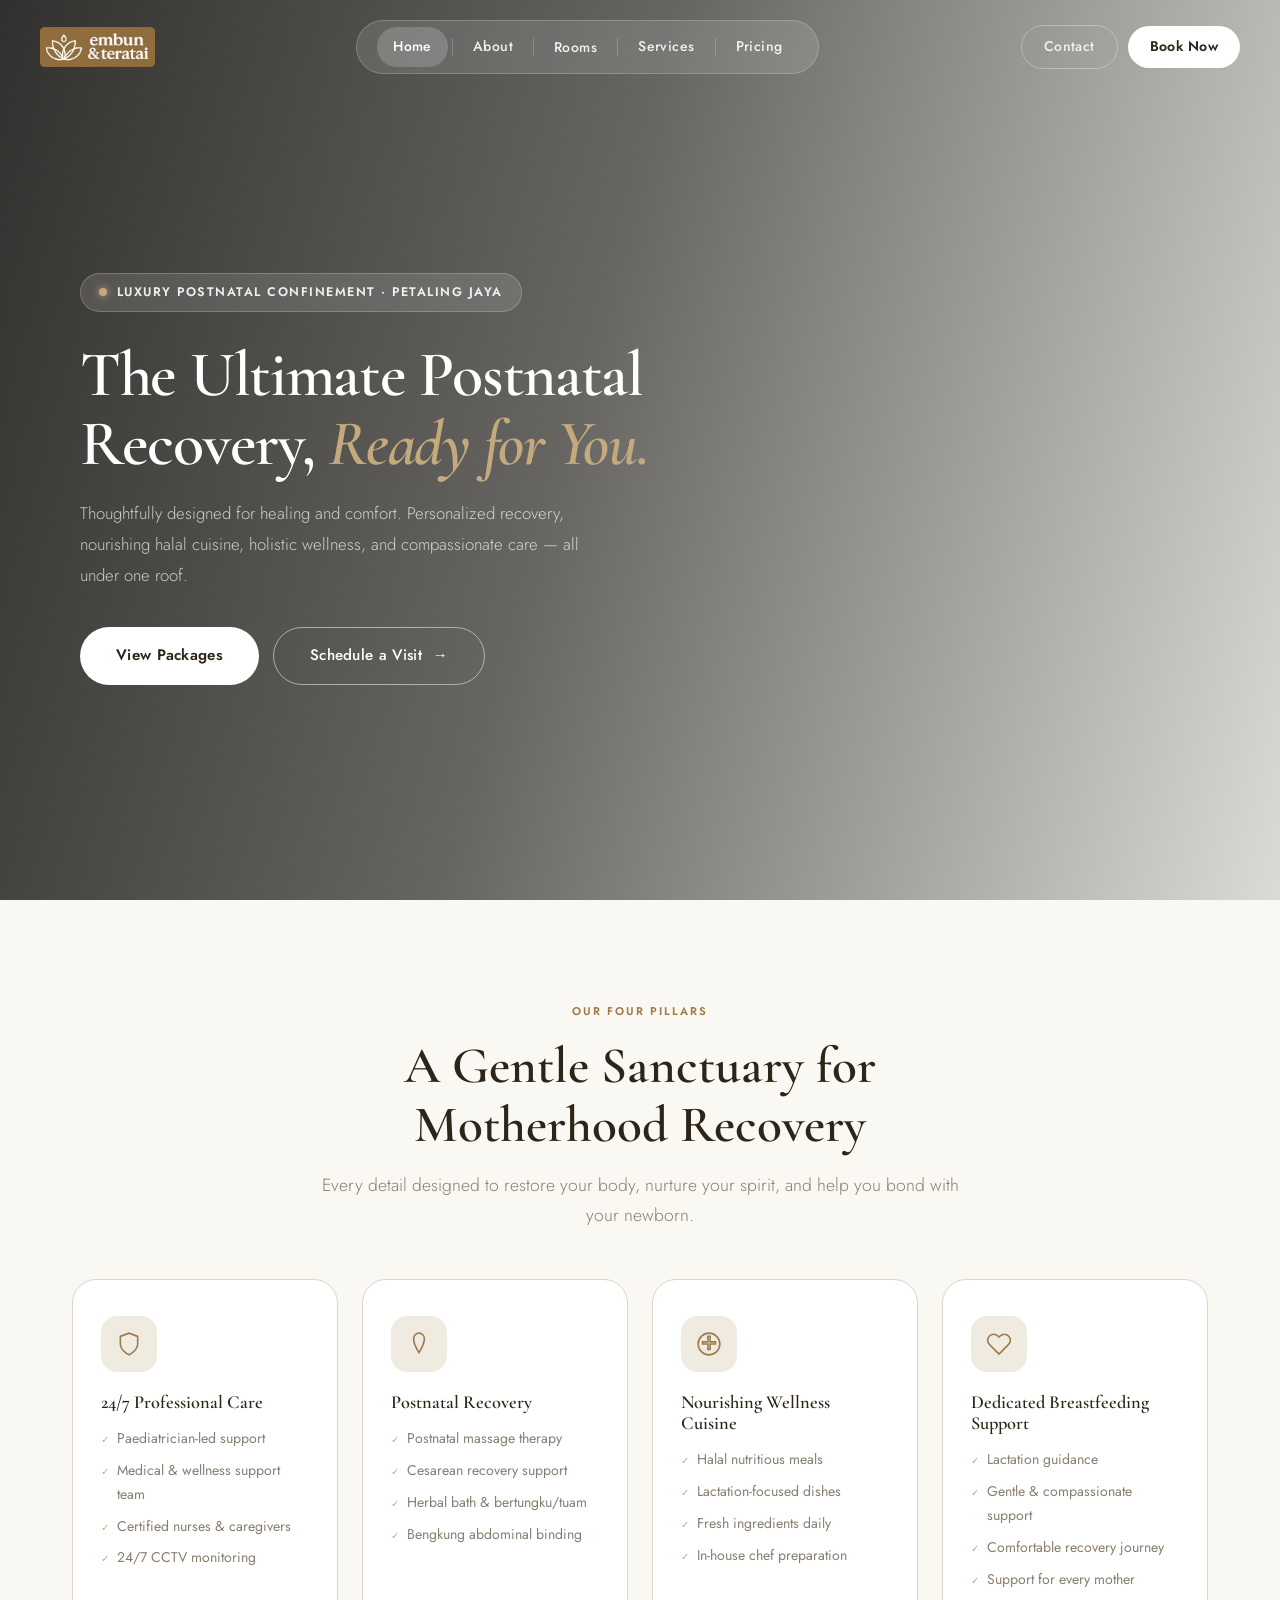
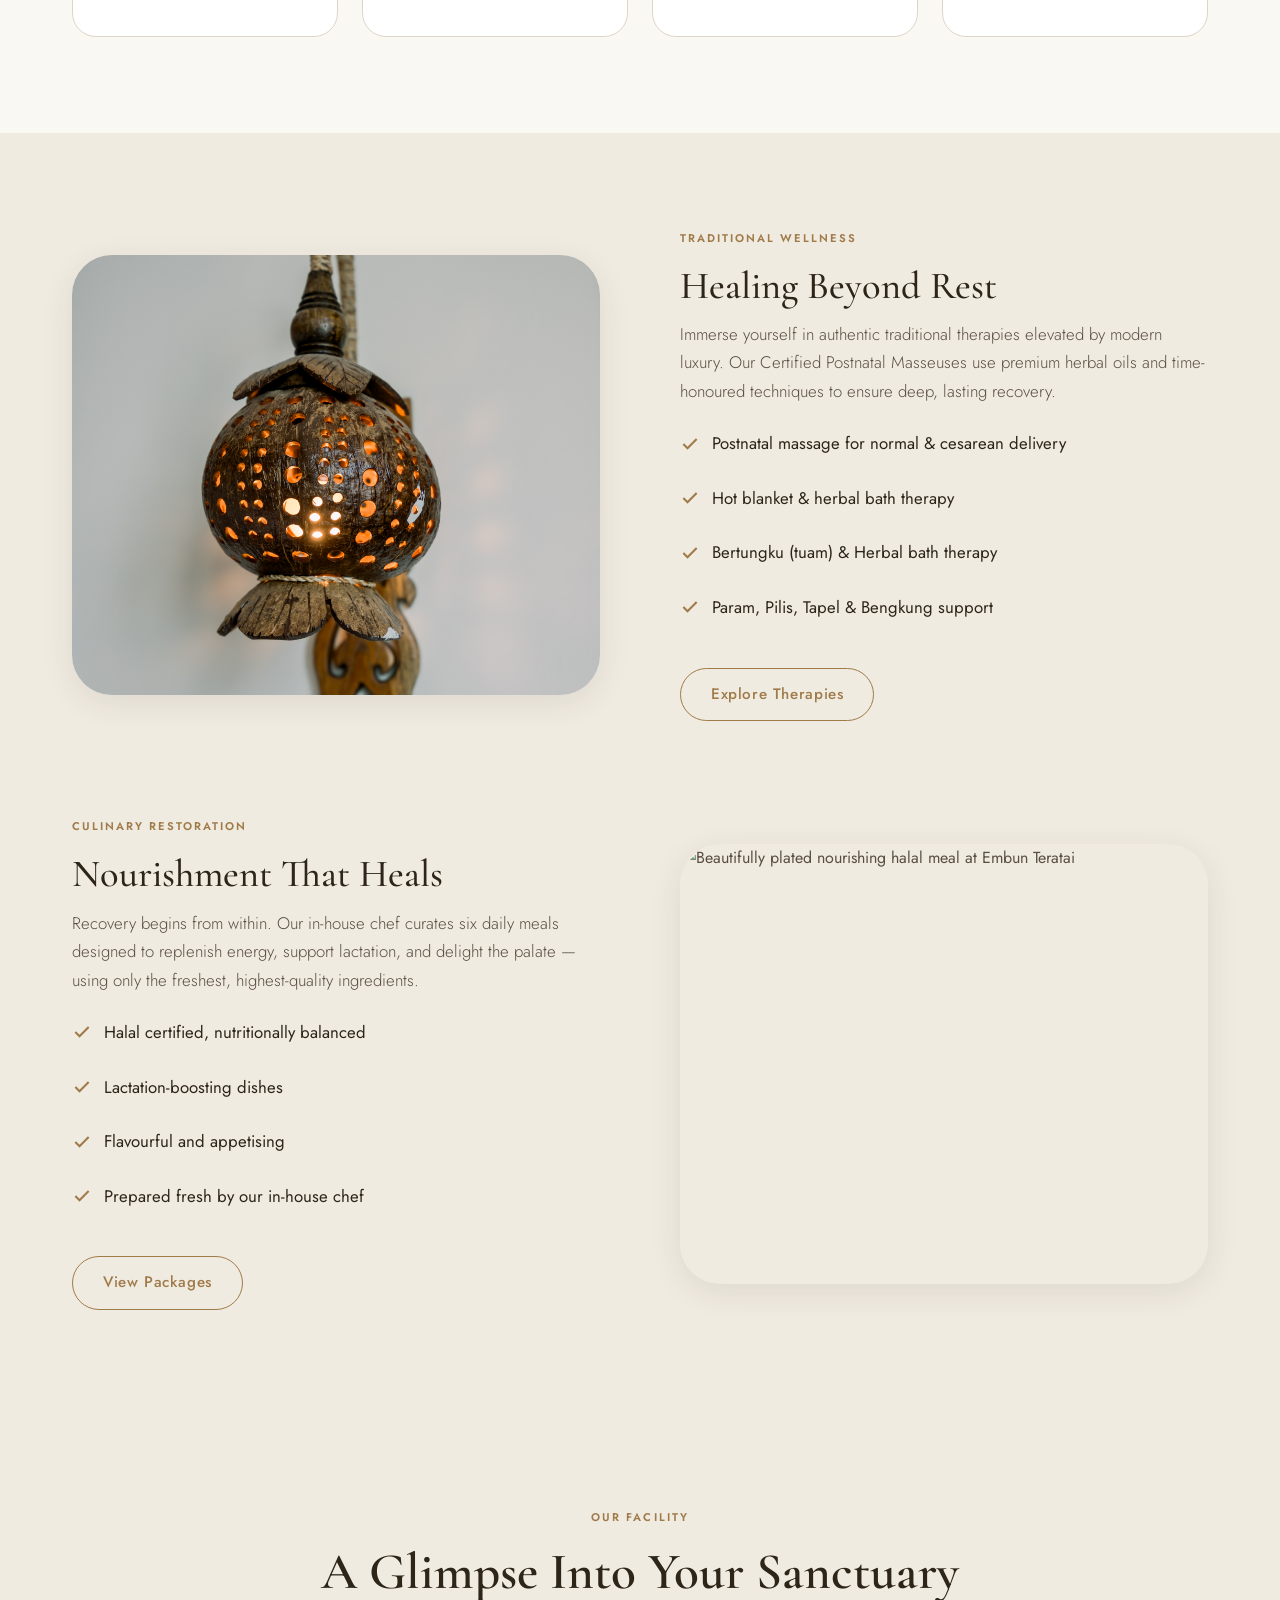
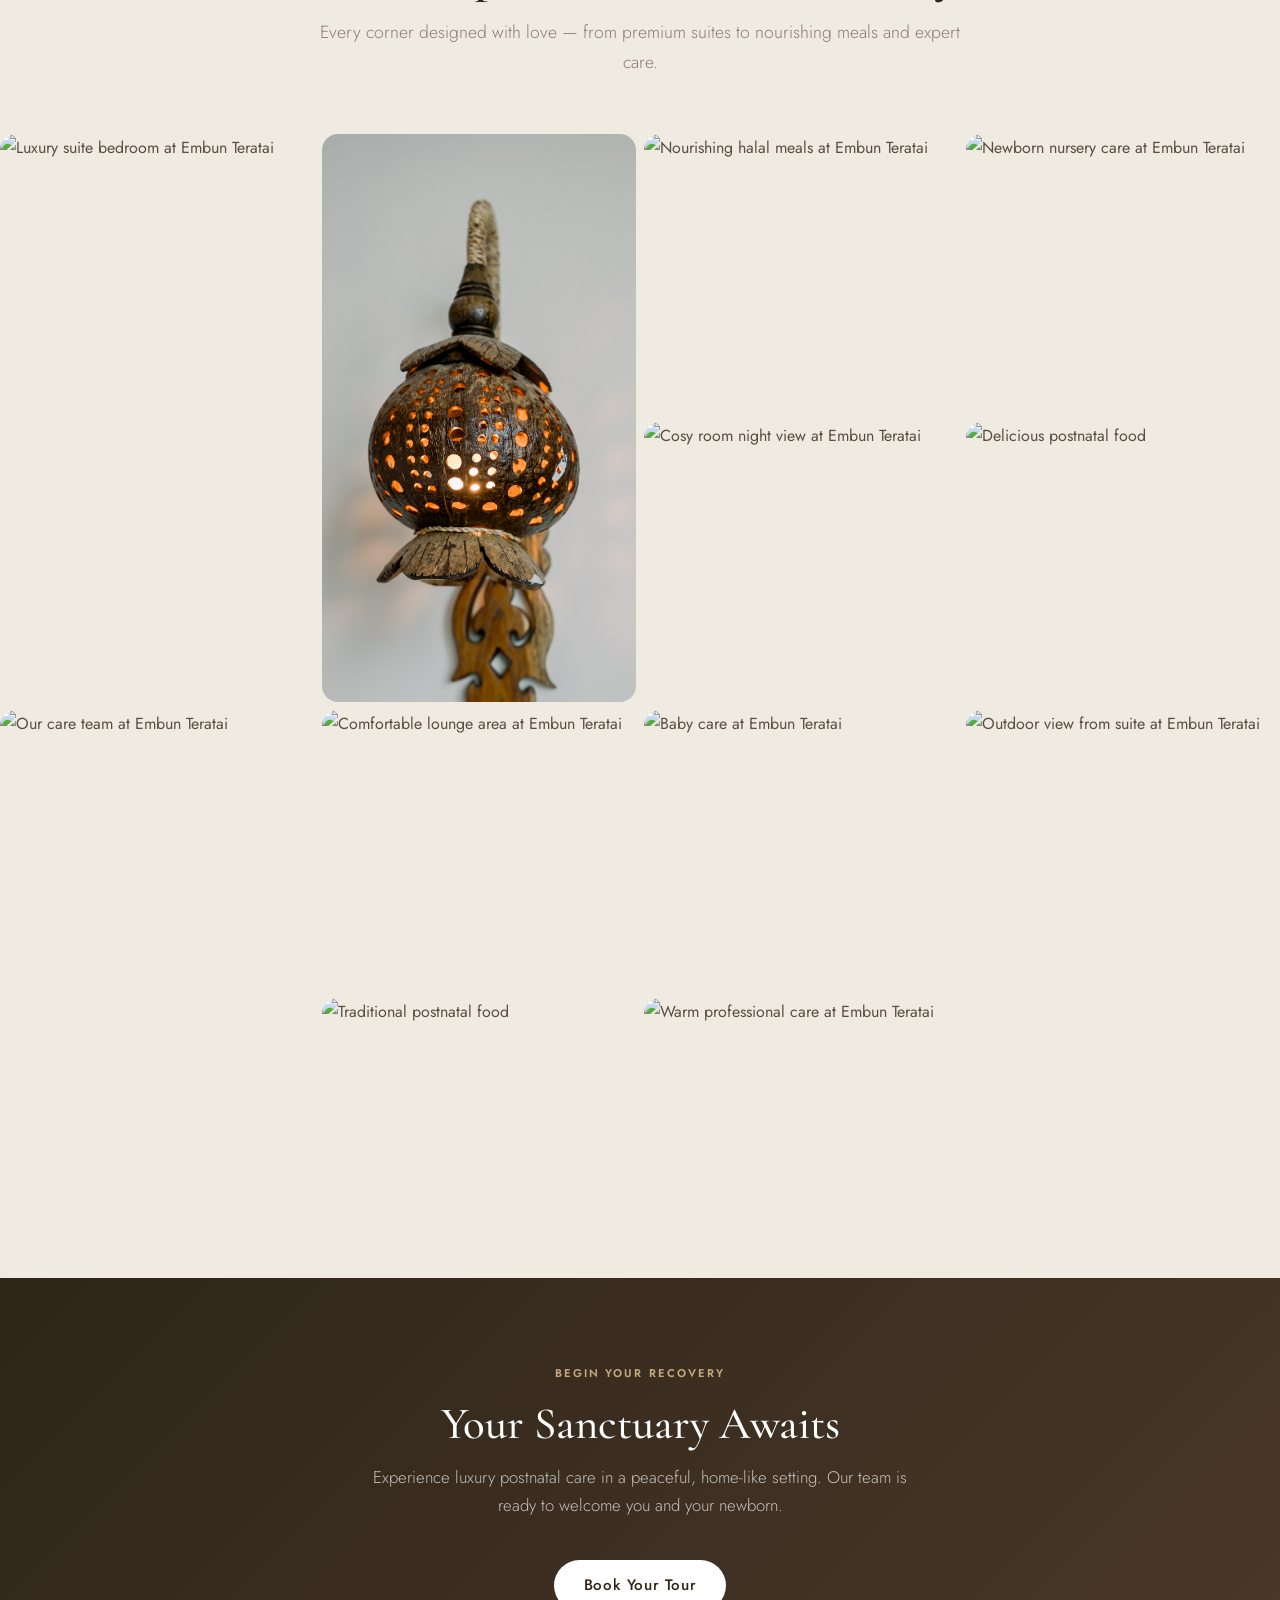
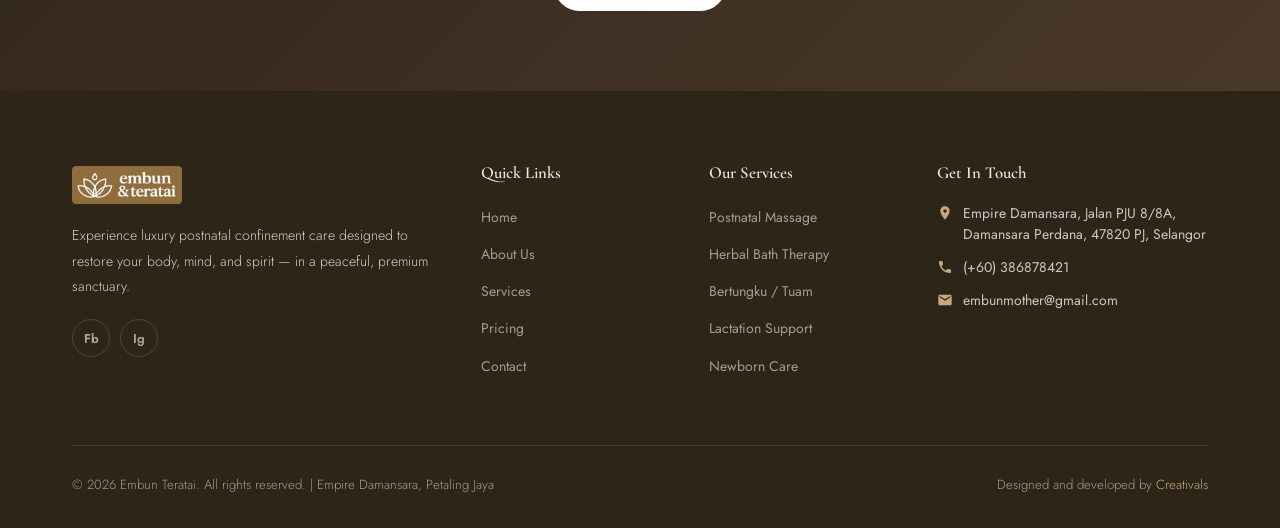
==== commit 03785fdb: "Fix: Add Creativals footer credit and apply clean content fixes safely" ====
--- a/index.html
+++ b/index.html
@@ -154,7 +154,7 @@
     <div class="container">
       <div class="feature-row">
         <div class="feature-img-wrap">
-          <img src="images/Embun & Teratai/AFS_9947.jpg" alt="Postnatal massage therapy at Embun Teratai" loading="lazy">
+          <img src="assets/images/AFS_9947.jpg" alt="Postnatal massage therapy at Embun Teratai" loading="lazy">
           <div class="feature-img-accent"></div>
         </div>
         <div class="feature-content">
@@ -164,7 +164,7 @@
           <ul class="feature-list">
             <li><svg viewBox="0 0 24 24"><polyline points="20 6 9 17 4 12"/></svg> Postnatal massage for normal & cesarean delivery</li>
             <li><svg viewBox="0 0 24 24"><polyline points="20 6 9 17 4 12"/></svg> Hot blanket & herbal bath therapy</li>
-            <li><svg viewBox="0 0 24 24"><polyline points="20 6 9 17 4 12"/></svg> Bertungku (tuam) & Tangas basah</li>
+            <li><svg viewBox="0 0 24 24"><polyline points="20 6 9 17 4 12"/></svg> Bertungku (tuam) & Herbal bath therapy</li>
             <li><svg viewBox="0 0 24 24"><polyline points="20 6 9 17 4 12"/></svg> Param, Pilis, Tapel & Bengkung support</li>
           </ul>
           <div class="feature-cta">
@@ -175,7 +175,7 @@
 
       <div class="feature-row reverse">
         <div class="feature-img-wrap">
-          <img src="images/Embun & Teratai/food/full-meal-food.jpg" alt="Beautifully plated nourishing halal meal at Embun Teratai" loading="lazy">
+          <img src="assets/images/full-meal-food.jpg" alt="Beautifully plated nourishing halal meal at Embun Teratai" loading="lazy">
           <div class="feature-img-accent"></div>
         </div>
         <div class="feature-content">
@@ -197,7 +197,7 @@
   </section>
 
   <!-- TESTIMONIALS -->
-  <section class="section">
+  <section class="section" style="display:none;">
     <div class="container">
       <div class="text-center">
         <span class="label">Testimonials</span>
@@ -251,53 +251,53 @@
     <div class="gallery-grid">
       <!-- Row 1: wide room + portrait person + wide food -->
       <div class="gallery-item tall">
-        <img src="images/Embun & Teratai/room-interiors/bed-day-view.jpg" alt="Luxury suite bedroom at Embun Teratai" loading="lazy">
+        <img src="assets/images/bed-day-view.jpg" alt="Luxury suite bedroom at Embun Teratai" loading="lazy">
         <div class="gallery-caption">Premium Suites</div>
       </div>
       <div class="gallery-item portrait">
-        <img src="images/Embun & Teratai/AFS_9946.jpg" alt="Mother and baby at Embun Teratai" loading="lazy">
+        <img src="assets/images/AFS_9946.jpg" alt="Mother and baby at Embun Teratai" loading="lazy">
         <div class="gallery-caption">Bonding Moments</div>
       </div>
       <div class="gallery-item">
-        <img src="images/Embun & Teratai/food/all-dishes-front-view.jpg" alt="Nourishing halal meals at Embun Teratai" loading="lazy">
+        <img src="assets/images/all-dishes-front-view.jpg" alt="Nourishing halal meals at Embun Teratai" loading="lazy">
         <div class="gallery-caption">Nourishing Cuisine</div>
       </div>
       <div class="gallery-item">
-        <img src="images/Embun & Teratai/baby/baby-beds.jpg" alt="Newborn nursery care at Embun Teratai" loading="lazy">
+        <img src="assets/images/baby-beds.jpg" alt="Newborn nursery care at Embun Teratai" loading="lazy">
         <div class="gallery-caption">Newborn Nursery</div>
       </div>
       <!-- Row 2 -->
       <div class="gallery-item">
-        <img src="images/Embun & Teratai/room-interiors/bed-night-view.jpg" alt="Cosy room night view at Embun Teratai" loading="lazy">
+        <img src="assets/images/bed-night-view.jpg" alt="Cosy room night view at Embun Teratai" loading="lazy">
         <div class="gallery-caption">Evening Retreat</div>
       </div>
       <div class="gallery-item">
-        <img src="images/Embun & Teratai/food/AFS_0063.jpg" alt="Delicious postnatal food" loading="lazy">
+        <img src="assets/images/AFS_0063.jpg" alt="Delicious postnatal food" loading="lazy">
         <div class="gallery-caption">Daily Meals</div>
       </div>
       <div class="gallery-item tall">
-        <img src="images/Embun & Teratai/AFS_9852.jpg" alt="Our care team at Embun Teratai" loading="lazy">
+        <img src="assets/images/AFS_9852.jpg" alt="Our care team at Embun Teratai" loading="lazy">
         <div class="gallery-caption">Our Care Team</div>
       </div>
       <div class="gallery-item">
-        <img src="images/Embun & Teratai/room-interiors/chairs-wide-photo.jpg" alt="Comfortable lounge area at Embun Teratai" loading="lazy">
+        <img src="assets/images/chairs-wide-photo.jpg" alt="Comfortable lounge area at Embun Teratai" loading="lazy">
         <div class="gallery-caption">Relaxation Lounge</div>
       </div>
       <!-- Row 3 -->
       <div class="gallery-item">
-        <img src="images/Embun & Teratai/baby/AFS_0084.jpg" alt="Baby care at Embun Teratai" loading="lazy">
+        <img src="assets/images/AFS_0084.jpg" alt="Baby care at Embun Teratai" loading="lazy">
         <div class="gallery-caption">Baby Care</div>
       </div>
       <div class="gallery-item">
-        <img src="images/Embun & Teratai/room-interiors/glass-view-outdoor.jpg" alt="Outdoor view from suite at Embun Teratai" loading="lazy">
+        <img src="assets/images/glass-view-outdoor.jpg" alt="Outdoor view from suite at Embun Teratai" loading="lazy">
         <div class="gallery-caption">Suite Views</div>
       </div>
       <div class="gallery-item">
-        <img src="images/Embun & Teratai/food/AFS_0092.jpg" alt="Traditional postnatal food" loading="lazy">
+        <img src="assets/images/AFS_0092.jpg" alt="Traditional postnatal food" loading="lazy">
         <div class="gallery-caption">Heritage Recipes</div>
       </div>
       <div class="gallery-item">
-        <img src="images/Embun & Teratai/AFS_0075.jpg" alt="Warm professional care at Embun Teratai" loading="lazy">
+        <img src="assets/images/AFS_0075.jpg" alt="Warm professional care at Embun Teratai" loading="lazy">
         <div class="gallery-caption">Professional Care</div>
       </div>
     </div>
@@ -309,7 +309,7 @@
       <span class="label" style="color:var(--gold-light);">Begin Your Recovery</span>
       <h2>Your Sanctuary Awaits</h2>
       <p>Experience luxury postnatal care in a peaceful, home-like setting. Our team is ready to welcome you and your newborn.</p>
-      <a href="contact.html" class="btn btn-white">Book a Consultation</a>
+      <a href="contact.html" class="btn btn-white">Book Your Tour</a>
     </div>
   </section>
 
@@ -362,8 +362,8 @@
         </div>
       </div>
       <div class="footer-bottom">
-        <p>© 2026 Embun Teratai. All rights reserved.</p>
-        <p>Empire Damansara, Petaling Jaya, Selangor, Malaysia</p>
+        <p>&copy; 2026 Embun Teratai. All rights reserved. | Empire Damansara, Petaling Jaya</p>
+        <p>Designed and developed by <a href="https://creativals.com" target="_blank" rel="noopener" style="color: var(--gold-light); text-decoration: none; transition: 0.3s opacity;" onmouseover="this.style.opacity=0.7" onmouseout="this.style.opacity=1">Creativals</a></p>
       </div>
     </div>
   </footer>
--- a/assets/css/style.css
+++ b/assets/css/style.css
@@ -94,7 +94,7 @@
   transition: background 0.4s ease, padding 0.4s ease, backdrop-filter 0.4s ease;
 }
 .header.scrolled, body.subpage .header {
-  background: rgba(10, 8, 5, 0.85);
+  background: rgba(61, 43, 31, 0.95);
   backdrop-filter: blur(20px);
   -webkit-backdrop-filter: blur(20px);
   padding: 12px 0;
@@ -218,7 +218,7 @@
   width: 100%;
   height: 100vh;
   min-height: 620px;
-  overflow: hidden;
+  overflow-y: auto; overflow-x: hidden;
   display: flex;
   align-items: center;
 }
@@ -367,7 +367,7 @@
   display:flex;align-items:flex-start;gap:8px;
   font-size:0.88rem;color:var(--text-light);margin-bottom:8px;font-weight:400;
 }
-.pillar-list li::before{content:'✦';color:var(--gold-light);font-size:0.65rem;margin-top:4px;flex-shrink:0;}
+.pillar-list li::before{content:'\2713';color:var(--gold-light);font-size:0.65rem;margin-top:4px;flex-shrink:0;}
 
 /* ─── FEATURE ROWS ─── */
 .feature-section{padding:96px 0;}
@@ -546,7 +546,7 @@
 }
 .gallery-item {
   position: relative;
-  overflow: hidden;
+  overflow-y: auto; overflow-x: hidden;
   border-radius: 16px;
   cursor: pointer;
 }
@@ -748,7 +748,7 @@
   min-height: 600px;
   display: flex;
   align-items: center;
-  overflow: hidden;
+  overflow-y: auto; overflow-x: hidden;
 }
 .rm-hero-img {
   position: absolute;
@@ -806,7 +806,7 @@
 
 .rm-feature-img {
   border-radius: var(--r-xl);
-  overflow: hidden;
+  overflow-y: auto; overflow-x: hidden;
   aspect-ratio: 4/3;
   box-shadow: var(--shadow-lg);
 }
@@ -862,7 +862,7 @@
 .rm-amenity-card {
   background: var(--white);
   border-radius: var(--r-lg);
-  overflow: hidden;
+  overflow-y: auto; overflow-x: hidden;
   box-shadow: var(--shadow-sm);
   transition: var(--ease);
 }
@@ -872,7 +872,7 @@
 }
 .rm-amenity-img {
   height: 200px;
-  overflow: hidden;
+  overflow-y: auto; overflow-x: hidden;
 }
 .rm-amenity-img img {
   width: 100%;
@@ -905,7 +905,7 @@
 }
 .rm-gal-item {
   border-radius: var(--r-md);
-  overflow: hidden;
+  overflow-y: auto; overflow-x: hidden;
   height: 260px;
 }
 .rm-gal-item.rm-gal-wide {
@@ -986,7 +986,7 @@
 }
 .rb-gal-item {
   border-radius: var(--r-md);
-  overflow: hidden;
+  overflow-y: auto; overflow-x: hidden;
   height: 280px;
 }
 .rb-gal-item.rb-gal-wide {
@@ -1024,7 +1024,7 @@
   gap: 2px;
   background: var(--border);
   border-radius: var(--r-xl);
-  overflow: hidden;
+  overflow-y: auto; overflow-x: hidden;
   box-shadow: var(--shadow-md);
 }
 .sv-pillar {
@@ -1068,7 +1068,7 @@
 .sv-tg-item {
   position: relative;
   border-radius: var(--r-md);
-  overflow: hidden;
+  overflow-y: auto; overflow-x: hidden;
 }
 .sv-tg-item.sv-tg-tall {
   grid-row: span 2;
@@ -1101,12 +1101,12 @@
   grid-template-columns: 1.6fr 1fr;
   gap: 12px;
   border-radius: var(--r-xl);
-  overflow: hidden;
+  overflow-y: auto; overflow-x: hidden;
   box-shadow: var(--shadow-lg);
 }
 .sv-food-main {
   height: 480px;
-  overflow: hidden;
+  overflow-y: auto; overflow-x: hidden;
 }
 .sv-food-main img {
   width: 100%;
@@ -1149,3 +1149,1042 @@
   .sv-food-side { flex-direction: column; height: auto; }
   .sv-food-side img { height: 160px; }
 }
+
+/* ══════════════════════════════════════════════
+   SERVICES PAGE v2 — LUXURY REDESIGN
+══════════════════════════════════════════════ */
+
+/* ─── Hero ─── */
+.sv-hero {
+  position: relative;
+  height: 100vh;
+  min-height: 640px;
+  display: flex;
+  align-items: center;
+  overflow-y: auto; overflow-x: hidden;
+}
+.sv-hero-bg {
+  position: absolute;
+  inset: 0;
+}
+.sv-hero-bg img {
+  width: 100%;
+  height: 100%;
+  object-fit: cover;
+  object-position: center;
+  transform: scale(1.04);
+  animation: sv-hero-zoom 10s ease forwards;
+}
+@keyframes sv-hero-zoom {
+  to { transform: scale(1); }
+}
+.sv-hero-overlay {
+  position: absolute;
+  inset: 0;
+  background: linear-gradient(120deg, rgba(5,4,2,0.88) 0%, rgba(20,14,5,0.6) 50%, rgba(5,4,2,0.3) 100%);
+}
+.sv-hero-content {
+  position: relative;
+  z-index: 2;
+  color: #fff;
+  max-width: 680px;
+}
+.sv-hero-content h1 {
+  font-family: var(--font-h);
+  font-size: clamp(3rem, 6vw, 5.5rem);
+  font-weight: 700;
+  line-height: 1.05;
+  color: #fff;
+  margin: 16px 0 20px;
+}
+.sv-hero-content h1 em {
+  font-style: italic;
+  color: var(--gold-light);
+}
+.sv-hero-content p {
+  font-size: 1.1rem;
+  color: rgba(255,255,255,0.8);
+  max-width: 520px;
+  margin-bottom: 36px;
+  line-height: 1.7;
+}
+.sv-hero-btns {
+  display: flex;
+  gap: 16px;
+  flex-wrap: wrap;
+}
+.sv-hero-scroll-hint {
+  position: absolute;
+  bottom: 36px;
+  left: 50%;
+  transform: translateX(-50%);
+  z-index: 2;
+  display: flex;
+  flex-direction: column;
+  align-items: center;
+  gap: 8px;
+  color: rgba(255,255,255,0.5);
+  font-size: 0.7rem;
+  letter-spacing: 0.12em;
+  text-transform: uppercase;
+  animation: sv-bounce 2s ease-in-out infinite;
+}
+@keyframes sv-bounce {
+  0%, 100% { transform: translateX(-50%) translateY(0); }
+  50% { transform: translateX(-50%) translateY(6px); }
+}
+
+/* ─── Stat Strip ─── */
+.sv-stat-strip {
+  background: var(--brown-dark);
+  padding: 28px 0;
+}
+.sv-stats {
+  display: flex;
+  align-items: center;
+  justify-content: center;
+  gap: 0;
+}
+.sv-stat {
+  text-align: center;
+  padding: 0 48px;
+}
+.sv-stat-num {
+  font-family: var(--font-h);
+  font-size: 2rem;
+  font-weight: 700;
+  color: var(--gold-light);
+  line-height: 1;
+}
+.sv-stat-lbl {
+  font-size: 0.72rem;
+  letter-spacing: 0.1em;
+  text-transform: uppercase;
+  color: rgba(255,255,255,0.55);
+  margin-top: 4px;
+}
+.sv-stat-div {
+  width: 1px;
+  height: 40px;
+  background: rgba(255,255,255,0.15);
+}
+
+/* ─── Service Cards Grid ─── */
+.sv-cards-grid {
+  display: grid;
+  grid-template-columns: repeat(3, 1fr);
+  gap: 24px;
+}
+.sv-card {
+  background: var(--white);
+  border-radius: var(--r-xl);
+  overflow-y: auto; overflow-x: hidden;
+  box-shadow: var(--shadow-sm);
+  transition: var(--ease);
+  display: flex;
+  flex-direction: column;
+}
+.sv-card:hover {
+  transform: translateY(-8px);
+  box-shadow: var(--shadow-lg);
+}
+.sv-card-img {
+  position: relative;
+  height: 220px;
+  overflow-y: auto; overflow-x: hidden;
+}
+.sv-card-img img {
+  width: 100%;
+  height: 100%;
+  object-fit: cover;
+  transition: transform 0.6s ease;
+}
+.sv-card:hover .sv-card-img img { transform: scale(1.07); }
+.sv-card-overlay {
+  position: absolute;
+  inset: 0;
+  background: linear-gradient(to top, rgba(10,8,5,0.5), transparent 60%);
+  display: flex;
+  align-items: flex-end;
+  justify-content: flex-end;
+  padding: 16px;
+  opacity: 0;
+  transition: var(--ease);
+}
+.sv-card:hover .sv-card-overlay { opacity: 1; }
+.sv-card-body {
+  padding: 28px 28px 32px;
+  flex: 1;
+  display: flex;
+  flex-direction: column;
+}
+.sv-card-body h3 {
+  font-family: var(--font-h);
+  font-size: 1.45rem;
+  color: var(--brown-dark);
+  margin: 8px 0 12px;
+}
+.sv-card-body p {
+  font-size: 0.9rem;
+  color: var(--text-light);
+  line-height: 1.65;
+  margin-bottom: 20px;
+}
+.sv-card-list {
+  list-style: none;
+  padding: 0;
+  margin: 0;
+  margin-top: auto;
+  border-top: 1px solid var(--border);
+  padding-top: 16px;
+  display: flex;
+  flex-direction: column;
+  gap: 6px;
+}
+.sv-card-list li {
+  font-size: 0.82rem;
+  color: var(--text-light);
+  padding-left: 16px;
+  position: relative;
+}
+.sv-card-list li::before {
+  content: '—';
+  position: absolute;
+  left: 0;
+  color: var(--gold);
+  font-weight: 700;
+}
+
+/* ─── Tanamera Full-Width Split ─── */
+.sv-split {
+  display: grid;
+  grid-template-columns: 1fr 1fr;
+  min-height: 560px;
+}
+.sv-split-img {
+  overflow-y: auto; overflow-x: hidden;
+}
+.sv-split-img img {
+  width: 100%;
+  height: 100%;
+  object-fit: cover;
+  transition: transform 0.8s ease;
+}
+.sv-split:hover .sv-split-img img { transform: scale(1.04); }
+.sv-split-text {
+  background: var(--cream);
+  padding: 80px 72px;
+  display: flex;
+  flex-direction: column;
+  justify-content: center;
+}
+.sv-split-text h2 {
+  font-family: var(--font-h);
+  font-size: clamp(2rem, 3.5vw, 3rem);
+  color: var(--brown-dark);
+  margin: 12px 0 20px;
+  line-height: 1.15;
+}
+.sv-split-text h2 em {
+  font-style: italic;
+  color: var(--gold);
+}
+.sv-split-text p {
+  font-size: 0.95rem;
+  color: var(--text-light);
+  line-height: 1.75;
+  margin-bottom: 32px;
+}
+.sv-split-badges {
+  display: grid;
+  grid-template-columns: 1fr 1fr;
+  gap: 12px;
+}
+.sv-badge {
+  display: flex;
+  align-items: center;
+  gap: 10px;
+  background: var(--white);
+  border-radius: var(--r-sm);
+  padding: 12px 16px;
+  font-size: 0.85rem;
+  font-weight: 500;
+  color: var(--brown-dark);
+  box-shadow: var(--shadow-sm);
+}
+
+/* ─── Bento Gallery ─── */
+.sv-gallery-bento {
+  display: grid;
+  grid-template-columns: 1.5fr 1fr;
+  gap: 16px;
+  height: 560px;
+}
+.sv-gb-main {
+  position: relative;
+  border-radius: var(--r-xl);
+  overflow-y: auto; overflow-x: hidden;
+}
+.sv-gb-main img {
+  width: 100%;
+  height: 100%;
+  object-fit: cover;
+  transition: transform 0.6s ease;
+}
+.sv-gb-main:hover img { transform: scale(1.04); }
+.sv-gb-side {
+  display: grid;
+  grid-template-columns: 1fr 1fr;
+  gap: 16px;
+}
+.sv-gb-item {
+  position: relative;
+  border-radius: var(--r-lg);
+  overflow-y: auto; overflow-x: hidden;
+}
+.sv-gb-item img {
+  width: 100%;
+  height: 100%;
+  object-fit: cover;
+  transition: transform 0.6s ease;
+}
+.sv-gb-item:hover img { transform: scale(1.06); }
+.sv-gb-caption {
+  position: absolute;
+  bottom: 0;
+  left: 0;
+  right: 0;
+  padding: 8px 14px;
+  background: linear-gradient(to top, rgba(10,8,5,0.75), transparent);
+  color: #fff;
+  font-size: 0.72rem;
+  font-weight: 500;
+  letter-spacing: 0.08em;
+  text-transform: uppercase;
+}
+
+/* ─── Cuisine Feature ─── */
+.sv-cuisine-wrap {
+  display: grid;
+  grid-template-columns: 1fr 1.2fr;
+  gap: 72px;
+  align-items: center;
+}
+.sv-cuisine-text h2 {
+  font-family: var(--font-h);
+  font-size: clamp(2rem, 3vw, 2.8rem);
+  color: var(--brown-dark);
+  margin: 12px 0 20px;
+  line-height: 1.2;
+}
+.sv-cuisine-text h2 em {
+  font-style: italic;
+  color: var(--gold);
+}
+.sv-cuisine-text p {
+  font-size: 0.95rem;
+  color: var(--text-light);
+  line-height: 1.75;
+  margin-bottom: 28px;
+}
+.sv-cuisine-mosaic {
+  display: grid;
+  grid-template-rows: 1.4fr 1fr;
+  gap: 12px;
+  height: 560px;
+  border-radius: var(--r-xl);
+  overflow-y: auto; overflow-x: hidden;
+}
+.sv-cm-large {
+  overflow-y: auto; overflow-x: hidden;
+}
+.sv-cm-large img {
+  width: 100%;
+  height: 100%;
+  object-fit: cover;
+  transition: transform 0.6s ease;
+}
+.sv-cm-large:hover img { transform: scale(1.04); }
+.sv-cm-small-grid {
+  display: grid;
+  grid-template-columns: repeat(4, 1fr);
+  gap: 12px;
+}
+.sv-cm-small-grid img {
+  width: 100%;
+  height: 100%;
+  object-fit: cover;
+  transition: transform 0.5s ease;
+}
+.sv-cm-small-grid img:hover { transform: scale(1.08); }
+
+/* ─── Why Us Grid ─── */
+.sv-why-grid {
+  display: grid;
+  grid-template-columns: repeat(4, 1fr);
+  gap: 24px;
+}
+.sv-why-card {
+  padding: 36px 28px;
+  border: 1px solid var(--border);
+  border-radius: var(--r-lg);
+  transition: var(--ease);
+  position: relative;
+}
+.sv-why-card:hover {
+  background: var(--white);
+  box-shadow: var(--shadow-md);
+  border-color: transparent;
+  transform: translateY(-4px);
+}
+.sv-why-num {
+  font-family: var(--font-h);
+  font-size: 3rem;
+  font-weight: 700;
+  color: rgba(160,123,74,0.15);
+  line-height: 1;
+  margin-bottom: 16px;
+  transition: var(--ease);
+}
+.sv-why-card:hover .sv-why-num { color: var(--gold-light); }
+.sv-why-card h4 {
+  font-family: var(--font-h);
+  font-size: 1.15rem;
+  color: var(--brown-dark);
+  margin-bottom: 10px;
+}
+.sv-why-card p {
+  font-size: 0.88rem;
+  color: var(--text-light);
+  line-height: 1.65;
+  margin: 0;
+}
+
+/* ─── Responsive: Services v2 ─── */
+@media (max-width: 1100px) {
+  .sv-cards-grid { grid-template-columns: repeat(2, 1fr); }
+  .sv-why-grid { grid-template-columns: repeat(2, 1fr); }
+  .sv-cuisine-wrap { grid-template-columns: 1fr; gap: 48px; }
+  .sv-cuisine-mosaic { height: 360px; }
+  .sv-gallery-bento { height: auto; grid-template-columns: 1fr; }
+  .sv-gb-main { height: 360px; }
+  .sv-gb-side { grid-template-columns: repeat(4, 1fr); height: 160px; }
+}
+@media (max-width: 768px) {
+  .sv-hero-content { padding-top: 0; }
+  .sv-hero-content h1 { font-size: 2.8rem; }
+  .sv-cards-grid { grid-template-columns: 1fr; }
+  .sv-split { grid-template-columns: 1fr; }
+  .sv-split-img { height: 320px; }
+  .sv-split-text { padding: 48px 32px; }
+  .sv-split-badges { grid-template-columns: 1fr; }
+  .sv-stats { flex-wrap: wrap; gap: 24px; }
+  .sv-stat-div { display: none; }
+  .sv-why-grid { grid-template-columns: 1fr; }
+  .sv-gb-side { grid-template-columns: repeat(2, 1fr); height: auto; }
+  .sv-gb-item { height: 160px; }
+  .sv-cm-small-grid { grid-template-columns: repeat(2, 1fr); }
+  .sv-cuisine-mosaic { height: auto; }
+}
+@media (max-width: 480px) {
+  .sv-stat { padding: 0 24px; }
+  .sv-card-img { height: 180px; }
+  .sv-gb-side { grid-template-columns: repeat(2, 1fr); }
+}
+
+/* ══════════════════════════════════════════════
+   PRICING PAGE STYLES
+══════════════════════════════════════════════ */
+.pr-included-grid {
+  display: grid;
+  grid-template-columns: repeat(4, 1fr);
+  gap: 16px;
+}
+.pr-inc-item {
+  background: var(--cream);
+  padding: 24px;
+  border-radius: var(--r-md);
+  display: flex;
+  flex-direction: column;
+  align-items: center;
+  text-align: center;
+  gap: 12px;
+  transition: var(--ease);
+}
+.pr-inc-item:hover {
+  transform: translateY(-4px);
+  background: var(--white);
+  box-shadow: var(--shadow-sm);
+}
+.pr-inc-item span {
+  font-size: 0.9rem;
+  font-weight: 500;
+  color: var(--brown-dark);
+}
+
+.pr-cards {
+  display: grid;
+  grid-template-columns: repeat(2, 1fr);
+  gap: 24px;
+}
+.pr-card {
+  background: var(--white);
+  border-radius: var(--r-xl);
+  overflow-y: auto; overflow-x: hidden;
+  box-shadow: var(--shadow-sm);
+  display: flex;
+  flex-direction: column;
+  border: 1px solid var(--border);
+  transition: var(--ease);
+  position: relative;
+}
+.pr-card:hover {
+  transform: translateY(-8px);
+  box-shadow: var(--shadow-lg);
+}
+.pr-card-featured {
+  border: 2px solid var(--gold);
+  transform: scale(1.02);
+  box-shadow: var(--shadow-md);
+  z-index: 1;
+}
+.pr-card-featured:hover {
+  transform: scale(1.02) translateY(-8px);
+}
+.pr-featured-badge {
+  background: var(--gold);
+  color: var(--white);
+  text-align: center;
+  padding: 8px 0;
+  font-size: 0.8rem;
+  font-weight: 600;
+  letter-spacing: 0.1em;
+  text-transform: uppercase;
+}
+.pr-card-img {
+  height: 200px;
+  overflow-y: auto; overflow-x: hidden;
+}
+.pr-card-img img {
+  width: 100%;
+  height: 100%;
+  object-fit: cover;
+  transition: transform 0.6s ease;
+}
+.pr-card:hover .pr-card-img img { transform: scale(1.06); }
+.pr-card-body {
+  padding: 32px;
+  display: flex;
+  flex-direction: column;
+  flex: 1;
+}
+.pr-card-head {
+  display: flex;
+  justify-content: space-between;
+  align-items: flex-start;
+  margin-bottom: 16px;
+  border-bottom: 1px solid var(--border);
+  padding-bottom: 16px;
+}
+.pr-duration {
+  font-size: 0.8rem;
+  font-weight: 600;
+  color: var(--gold);
+  text-transform: uppercase;
+  letter-spacing: 0.05em;
+  margin-bottom: 4px;
+}
+.pr-card-head h3 {
+  font-family: var(--font-h);
+  font-size: 1.6rem;
+  color: var(--brown-dark);
+  margin: 0;
+}
+.pr-price-block {
+  text-align: right;
+}
+.pr-price {
+  font-family: var(--font-h);
+  font-size: 1.8rem;
+  font-weight: 700;
+  color: var(--brown-dark);
+  line-height: 1;
+}
+.pr-price-old {
+  font-size: 0.9rem;
+  text-decoration: line-through;
+  color: var(--text-light);
+  margin-top: 4px;
+}
+.pr-save {
+  display: inline-block;
+  background: rgba(160,123,74,0.1);
+  color: var(--gold);
+  padding: 2px 8px;
+  border-radius: 4px;
+  font-size: 0.75rem;
+  font-weight: 600;
+  margin-top: 6px;
+}
+.pr-desc {
+  font-size: 0.9rem;
+  color: var(--text-light);
+  line-height: 1.6;
+  margin-bottom: 24px;
+}
+.pr-features {
+  display: flex;
+  flex-direction: column;
+  gap: 12px;
+  margin-bottom: 24px;
+}
+.pr-feat {
+  display: flex;
+  align-items: flex-start;
+  gap: 10px;
+  font-size: 0.9rem;
+  color: var(--brown-dark);
+}
+.pr-feat svg {
+  width: 18px;
+  height: 18px;
+  stroke: var(--gold);
+  fill: none;
+  stroke-width: 2;
+  flex-shrink: 0;
+  margin-top: 2px;
+}
+.pr-addon-box {
+  background: var(--cream);
+  border: 1px solid var(--border);
+  border-radius: var(--r-sm);
+  padding: 16px;
+  margin-bottom: 32px;
+  margin-top: auto;
+}
+.pr-addon-title {
+  font-size: 0.75rem;
+  font-weight: 600;
+  letter-spacing: 0.05em;
+  color: var(--gold-dark);
+  margin-bottom: 12px;
+}
+.pr-addon-items {
+  display: flex;
+  flex-wrap: wrap;
+  gap: 8px;
+}
+.pr-addon-items span {
+  background: var(--white);
+  padding: 4px 10px;
+  border-radius: 20px;
+  font-size: 0.8rem;
+  color: var(--brown-dark);
+  border: 1px solid var(--border);
+}
+.pr-card-actions {
+  display: flex;
+  gap: 12px;
+}
+.pr-btn-full {
+  flex: 1;
+  text-align: center;
+  justify-content: center;
+}
+
+/* ─── Photo Strip ─── */
+.pr-photo-strip {
+  display: flex;
+  height: 240px;
+  overflow-y: auto; overflow-x: hidden;
+}
+.pr-photo-strip img {
+  width: 20%;
+  height: 100%;
+  object-fit: cover;
+  transition: width 0.4s ease;
+}
+.pr-photo-strip img:hover {
+  width: 25%;
+}
+
+/* ─── Modals ─── */
+.modal-overlay {
+  position: fixed;
+  inset: 0;
+  background: rgba(5,4,2,0.8);
+  z-index: 1000;
+  display: flex;
+  align-items: center;
+  justify-content: center;
+  padding: 24px;
+  opacity: 0;
+  visibility: hidden;
+  transition: var(--ease);
+}
+.modal-overlay.active {
+  opacity: 1;
+  visibility: visible;
+}
+.modal-content {
+  background: var(--white);
+  border-radius: var(--r-xl);
+  width: 100%;
+  max-width: 700px;
+  max-height: 90vh;
+  overflow-y: auto;
+  position: relative;
+  transform: translateY(20px);
+  transition: var(--ease);
+}
+.modal-overlay.active .modal-content {
+  transform: translateY(0);
+}
+.modal-close {
+  position: absolute;
+  top: 24px;
+  right: 24px;
+  background: var(--cream);
+  border: none;
+  width: 40px;
+  height: 40px;
+  border-radius: 50%;
+  font-size: 1.2rem;
+  color: var(--brown-dark);
+  cursor: pointer;
+  display: flex;
+  align-items: center;
+  justify-content: center;
+  transition: var(--ease);
+  z-index: 10;
+}
+.modal-close:hover {
+  background: var(--gold);
+  color: #fff;
+}
+.modal-header {
+  padding: 40px 40px 24px;
+  border-bottom: 1px solid var(--border);
+}
+.modal-header h2 {
+  font-family: var(--font-h);
+  font-size: 2rem;
+  color: var(--brown-dark);
+  margin-bottom: 8px;
+}
+.modal-body {
+  padding: 32px 40px 40px;
+}
+.modal-grid {
+  display: grid;
+  grid-template-columns: 1fr 1fr;
+  gap: 32px;
+}
+.modal-col h4 {
+  font-size: 1.1rem;
+  color: var(--gold-dark);
+  margin-bottom: 16px;
+  border-bottom: 1px solid var(--border);
+  padding-bottom: 8px;
+}
+.modal-list {
+  list-style: none;
+  padding: 0;
+  margin: 0;
+  display: flex;
+  flex-direction: column;
+  gap: 10px;
+}
+.modal-list li {
+  font-size: 0.9rem;
+  color: var(--text-light);
+  padding-left: 20px;
+  position: relative;
+}
+.modal-list li::before {
+  content: "•";
+  position: absolute;
+  left: 0;
+  color: var(--gold);
+}
+
+/* ─── FAQ ─── */
+.pr-faq-grid {
+  display: grid;
+  grid-template-columns: 1.5fr 1fr;
+  gap: 48px;
+}
+.faq-container {
+  display: flex;
+  flex-direction: column;
+  gap: 16px;
+}
+.faq-item {
+  border: 1px solid var(--border);
+  border-radius: var(--r-md);
+  background: var(--white);
+  overflow-y: auto; overflow-x: hidden;
+}
+.faq-question {
+  width: 100%;
+  text-align: left;
+  padding: 20px 24px;
+  background: transparent;
+  border: none;
+  font-family: var(--font-b);
+  font-size: 1.05rem;
+  font-weight: 600;
+  color: var(--brown-dark);
+  cursor: pointer;
+  display: flex;
+  justify-content: space-between;
+  align-items: center;
+}
+.faq-icon {
+  font-size: 1.5rem;
+  font-weight: 300;
+  color: var(--gold);
+  transition: transform 0.3s ease;
+}
+.faq-question.active .faq-icon {
+  transform: rotate(45deg);
+}
+.faq-answer {
+  max-height: 0;
+  overflow-y: auto; overflow-x: hidden;
+  transition: max-height 0.4s ease;
+}
+.faq-answer p {
+  padding: 0 24px 24px;
+  margin: 0;
+  font-size: 0.95rem;
+  color: var(--text-light);
+  line-height: 1.6;
+}
+.pr-contact-card {
+  background: var(--brown-dark);
+  padding: 32px;
+  border-radius: var(--r-lg);
+  color: #fff;
+  text-align: center;
+}
+.pr-contact-card h4 {
+  font-family: var(--font-h);
+  font-size: 1.4rem;
+  margin-bottom: 12px;
+}
+.pr-contact-card p {
+  font-size: 0.9rem;
+  color: rgba(255,255,255,0.8);
+  margin-bottom: 24px;
+}
+
+@media (max-width: 1024px) {
+  .pr-cards { grid-template-columns: 1fr; }
+  .pr-included-grid { grid-template-columns: repeat(2, 1fr); }
+  .pr-faq-grid { grid-template-columns: 1fr; }
+}
+@media (max-width: 600px) {
+  .pr-card-head { flex-direction: column; gap: 12px; }
+  .pr-price-block { text-align: left; }
+  .pr-card-actions { flex-direction: column; }
+  .modal-grid { grid-template-columns: 1fr; }
+  .pr-photo-strip { height: 160px; }
+  .pr-included-grid { grid-template-columns: 1fr; }
+}
+
+/* -------------------------------------------------------
+   HOMEPAGE � MOBILE RESPONSIVE  (768px and below only)
+   Desktop styles are NOT changed
+------------------------------------------------------- */
+
+@media (max-width: 768px) {
+
+  /* General Section Spacing */
+  .section { padding: 56px 0; }
+  .section-alt { padding: 56px 0; }
+  .feature-section { padding: 56px 0; }
+  .container { padding: 0 20px; }
+
+  /* Section headings */
+  .section-title { font-size: clamp(1.6rem, 6vw, 2.2rem); line-height: 1.2; }
+  .section-subtitle { font-size: 0.95rem; }
+
+  /* Hero Full Screen */
+  .hero-fs-content {
+    text-align: center;
+    padding: 0 0 120px;
+    max-width: 100%;
+  }
+  .hero-fs-badge { font-size: 0.68rem; justify-content: center; }
+  .hero-fs-title { font-size: clamp(2rem, 7.5vw, 3rem); line-height: 1.15; }
+  .hero-fs-desc { font-size: 0.95rem; margin: 0 auto 28px; max-width: 340px; }
+  .hero-fs-cta { flex-direction: column; align-items: stretch; gap: 12px; }
+  .btn-hero-solid, .btn-hero-outline { text-align: center; width: 100%; }
+
+  /* Pillar Cards */
+  .pillars-grid { grid-template-columns: 1fr; gap: 16px; margin-top: 32px; }
+  .pillar-card { padding: 28px 24px; }
+  .pillar-card h3 { font-size: 1.1rem; }
+  .pillar-list li { font-size: 0.9rem; }
+
+  /* Feature Rows */
+  .feature-row { grid-template-columns: 1fr; gap: 32px; margin-bottom: 56px; }
+  .feature-row.reverse { direction: ltr; }
+  .feature-row.reverse > * { direction: ltr; }
+  .feature-img-wrap img { height: 280px; object-fit: cover; border-radius: 16px; }
+  .feature-img-accent { display: none; }
+  .feature-content h2 { font-size: clamp(1.5rem, 5.5vw, 2rem); margin-bottom: 12px; }
+  .feature-content p { font-size: 0.95rem; }
+  .feature-list li { font-size: 0.9rem; }
+  .feature-cta .btn { width: 100%; text-align: center; }
+
+  /* Testimonials */
+  .testimonials-grid { grid-template-columns: 1fr; gap: 16px; margin-top: 32px; }
+  .testimonial-card { padding: 28px 24px; }
+  .testimonial-card p { font-size: 0.95rem; }
+
+  /* Photo Gallery */
+  .gallery-grid { grid-template-columns: repeat(2, 1fr); grid-auto-rows: 160px; gap: 8px; }
+  .gallery-item.tall, .gallery-item.portrait { grid-row: span 1; }
+  .gallery-caption { font-size: 0.75rem; padding: 6px 10px; }
+
+  /* CTA Banner */
+  .cta-banner { padding: 64px 24px; text-align: center; }
+  .cta-banner h2 { font-size: clamp(1.8rem, 6vw, 2.5rem); margin-bottom: 12px; }
+  .cta-banner p { font-size: 0.95rem; }
+  .cta-banner .btn { width: 100%; max-width: 320px; }
+
+  /* Footer */
+  .footer-grid { grid-template-columns: 1fr; gap: 32px; }
+  .footer-bottom { flex-direction: column; gap: 6px; text-align: center; }
+}
+
+/* Narrow phones (480px and below) */
+@media (max-width: 480px) {
+  .hero-fs-title { font-size: clamp(1.75rem, 8vw, 2.4rem); }
+  .hero-fs-desc { font-size: 0.88rem; }
+  .gallery-grid { grid-template-columns: 1fr; grid-auto-rows: 200px; }
+  .gallery-item.tall, .gallery-item.portrait { grid-row: span 1; }
+  .pillar-card { padding: 24px 20px; }
+  .section-title { font-size: clamp(1.4rem, 7vw, 1.9rem); }
+  .testimonials-grid { gap: 12px; }
+}
+
+/* -- Fix: Hero content must start BELOW the fixed nav on mobile -- */
+@media (max-width: 768px) {
+  .hero-fs {
+    align-items: flex-start;
+  }
+  .hero-fs-inner {
+    align-items: flex-start;
+    padding-top: 100px;
+    padding-left: 24px;
+    padding-right: 24px;
+    padding-bottom: 100px;
+    width: 100%;
+    min-height: 100vh;
+  }
+  .hero-fs-content {
+    max-width: 100%;
+    text-align: center;
+    padding: 0;
+  }
+  .hero-fs-cta {
+    justify-content: center;
+  }
+}
+
+/* -- Luxury Modal Redesign -- */
+.luxury-modal {
+  border-radius: 20px;
+  overflow-y: auto; overflow-x: hidden;
+  box-shadow: 0 32px 80px rgba(0,0,0,0.4);
+}
+.luxury-modal .modal-header {
+  background: var(--brown-dark);
+  padding: 32px 36px 28px;
+  border-bottom: none;
+}
+.luxury-modal .modal-header h3 {
+  font-family: var(--font-h);
+  font-size: 1.9rem;
+  color: #fff;
+  margin: 0 0 6px;
+  line-height: 1.2;
+}
+.luxury-modal .modal-header p {
+  font-size: 0.8rem;
+  font-weight: 600;
+  letter-spacing: 0.15em;
+  text-transform: uppercase;
+  color: var(--gold-light);
+  margin: 0;
+}
+.luxury-modal .modal-body {
+  padding: 28px 36px 0;
+}
+.luxury-modal .modal-grid {
+  display: grid;
+  grid-template-columns: 1fr 1fr;
+  gap: 24px;
+  margin-bottom: 24px;
+}
+.luxury-modal .modal-col h4 {
+  font-size: 0.75rem;
+  font-weight: 700;
+  letter-spacing: 0.12em;
+  text-transform: uppercase;
+  color: var(--gold-dark);
+  border-bottom: 1px solid var(--border);
+  padding-bottom: 8px;
+  margin-bottom: 14px;
+}
+.luxury-modal .modal-list {
+  list-style: none;
+  padding: 0;
+  margin: 0;
+  display: flex;
+  flex-direction: column;
+  gap: 8px;
+}
+.luxury-modal .modal-list li {
+  font-size: 0.88rem;
+  color: var(--brown-dark);
+  padding-left: 0;
+  display: flex;
+  align-items: flex-start;
+  gap: 6px;
+  line-height: 1.4;
+}
+.luxury-modal .modal-list li::before { display: none; }
+.modal-price {
+  font-family: var(--font-h);
+  font-size: 2rem;
+  font-weight: 700;
+  color: var(--brown-dark);
+  text-align: center;
+  padding: 16px 0;
+  border-top: 1px solid var(--border);
+  border-bottom: 1px solid var(--border);
+  margin: 0 0 24px;
+}
+.modal-actions {
+  display: flex;
+  gap: 12px;
+  padding: 0 36px 32px;
+}
+.modal-btn {
+  flex: 1;
+  text-align: center;
+  justify-content: center;
+}
+@media (max-width: 600px) {
+  .luxury-modal .modal-grid { grid-template-columns: 1fr; gap: 16px; }
+  .luxury-modal .modal-header { padding: 24px; }
+  .luxury-modal .modal-header h3 { font-size: 1.5rem; }
+  .luxury-modal .modal-body { padding: 20px 24px 0; }
+  .modal-actions { padding: 0 24px 24px; flex-direction: column; }
+  .modal-price { font-size: 1.6rem; }
+}
+
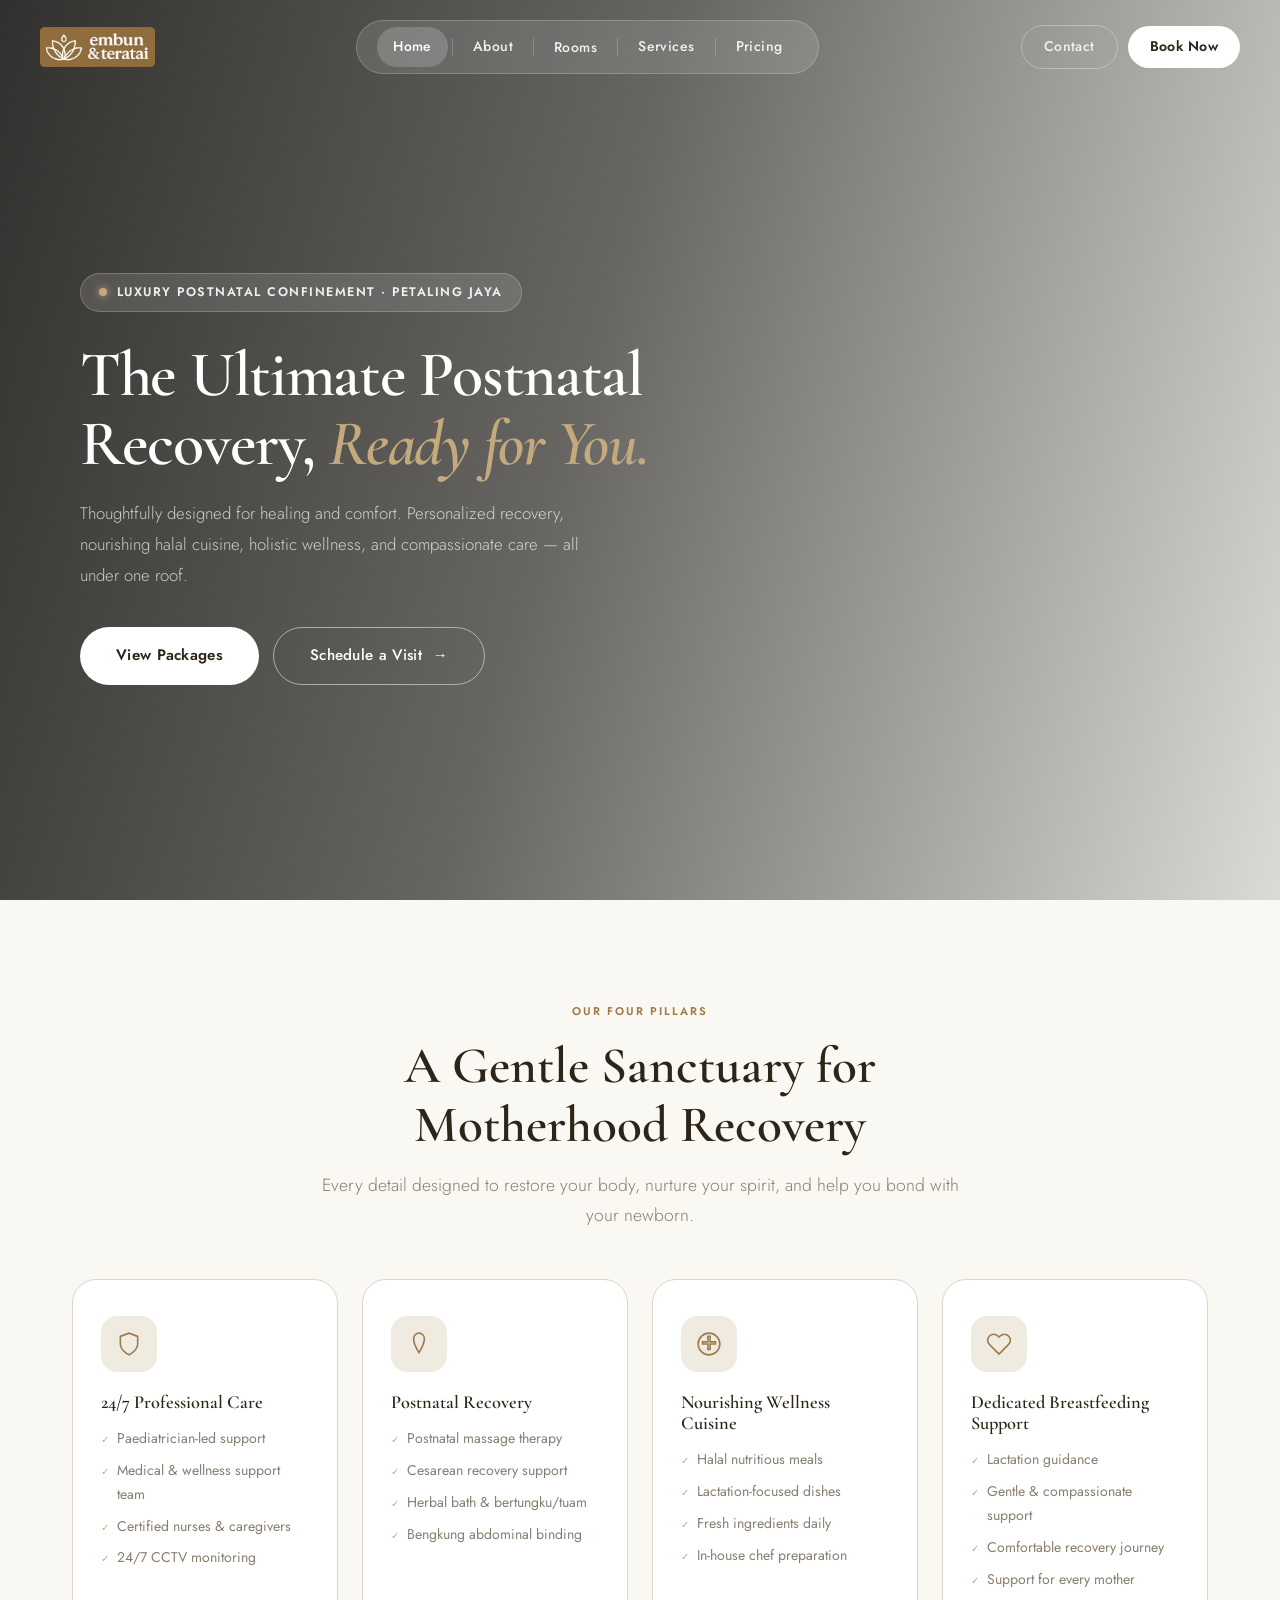
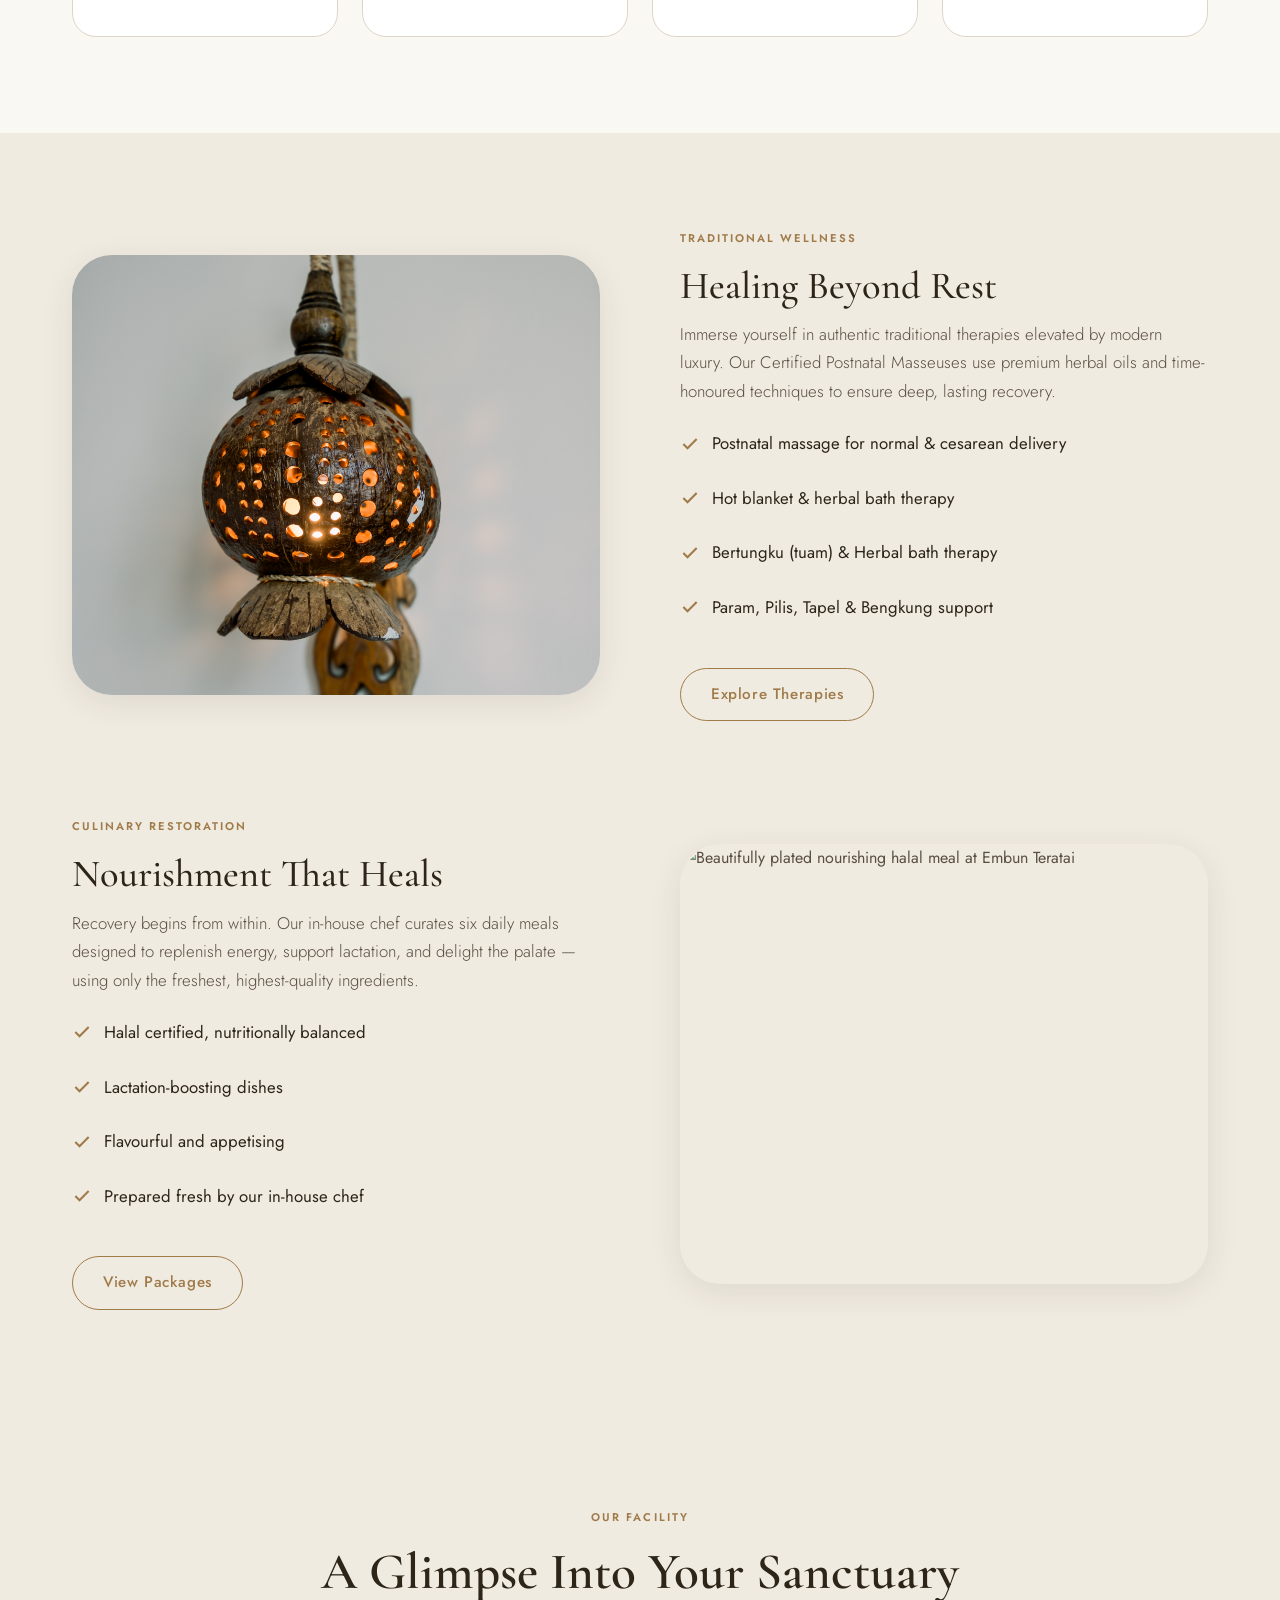
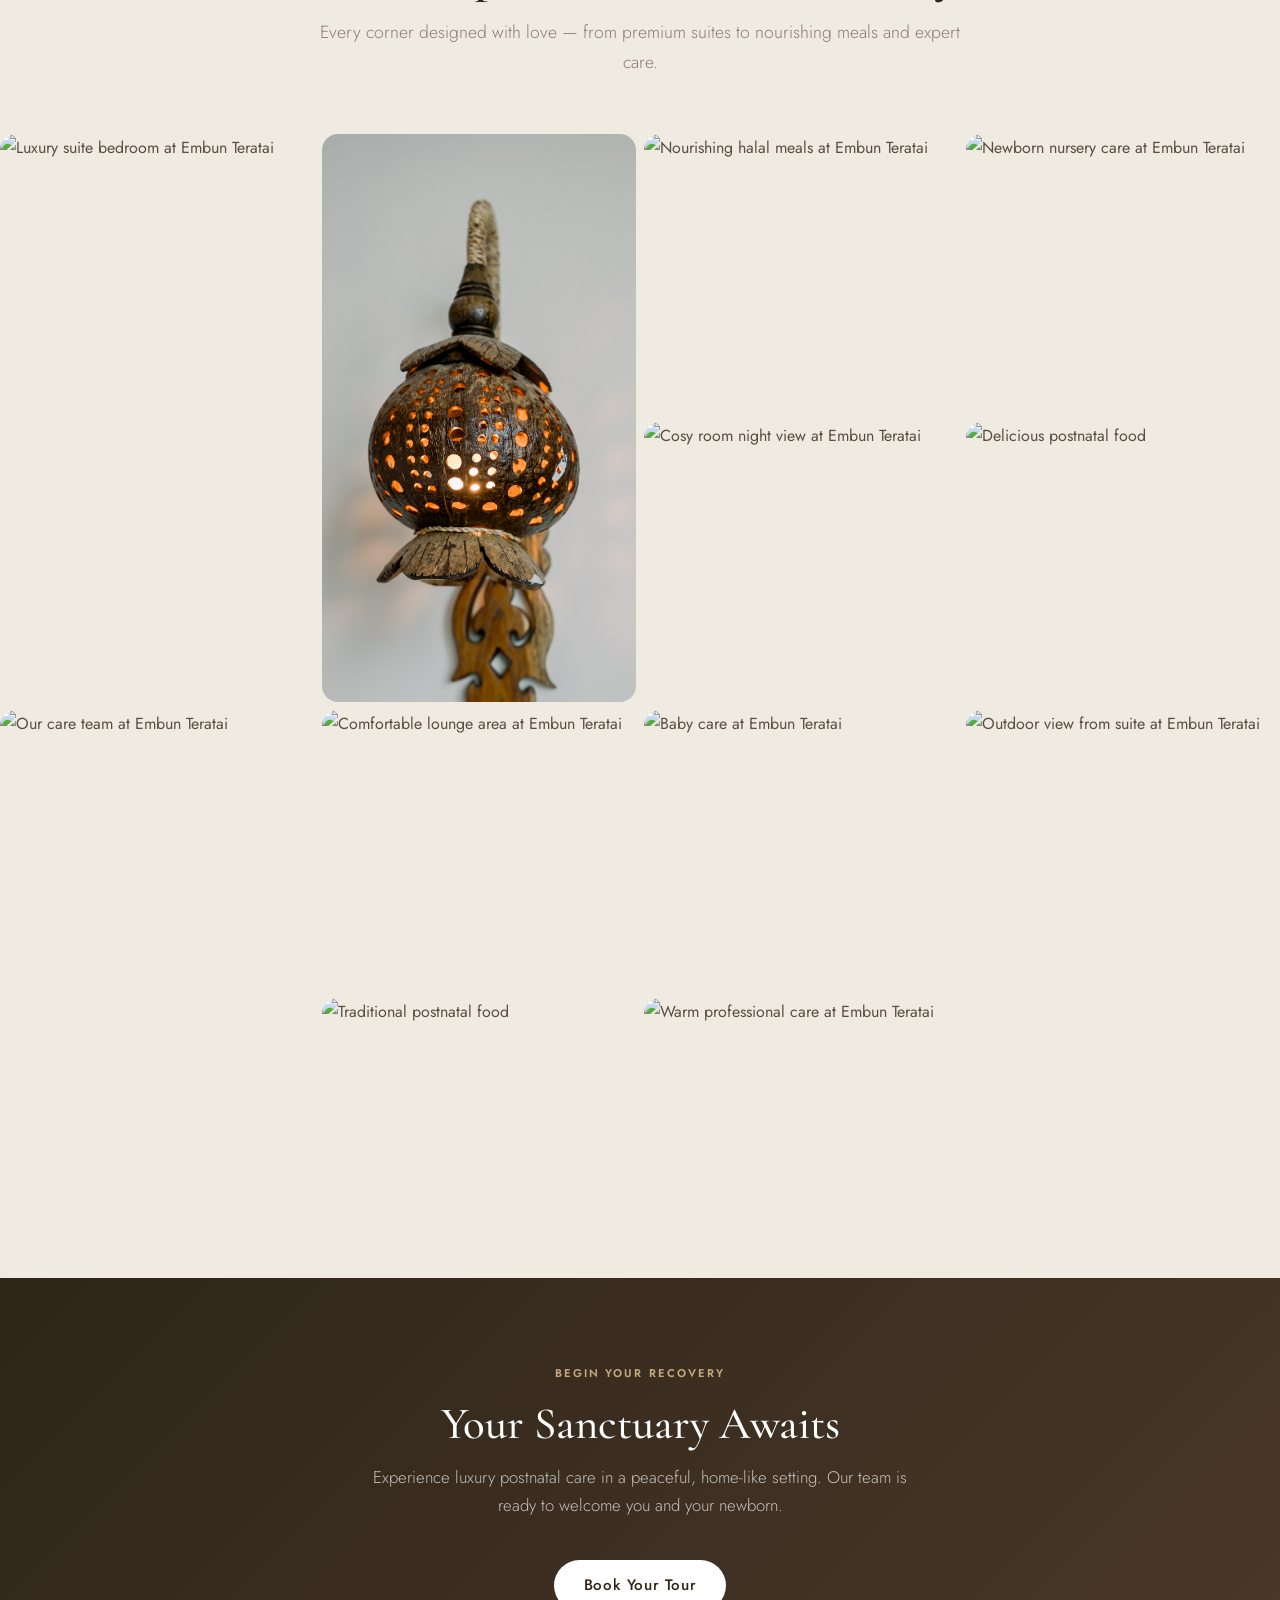
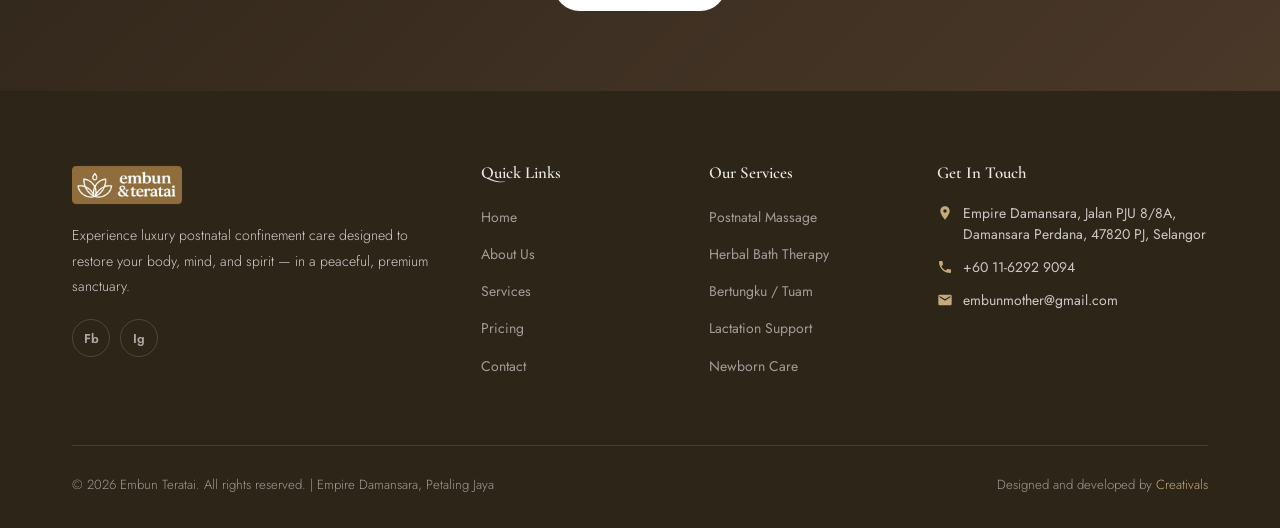
==== commit 957b1716: "Fix: Replace Tanamera references with special oils and remove all global image scrollbars" ====
--- a/index.html
+++ b/index.html
@@ -353,7 +353,7 @@
           </div>
           <div class="footer-contact-item">
             <svg viewBox="0 0 24 24"><path d="M6.62 10.79c1.44 2.83 3.76 5.14 6.59 6.59l2.2-2.2c.27-.27.67-.36 1.02-.24 1.12.37 2.33.57 3.57.57.55 0 1 .45 1 1V20c0 .55-.45 1-1 1-9.39 0-17-7.61-17-17 0-.55.45-1 1-1h3.5c.55 0 1 .45 1 1 0 1.25.2 2.45.57 3.57.11.35.03.74-.25 1.02l-2.2 2.2z"/></svg>
-            (+60) 386878421
+            +60 11-6292 9094
           </div>
           <div class="footer-contact-item">
             <svg viewBox="0 0 24 24"><path d="M20 4H4c-1.1 0-1.99.9-1.99 2L2 18c0 1.1.9 2 2 2h16c1.1 0 2-.9 2-2V6c0-1.1-.9-2-2-2zm0 4l-8 5-8-5V6l8 5 8-5v2z"/></svg>
--- a/assets/css/style.css
+++ b/assets/css/style.css
@@ -218,7 +218,7 @@
   width: 100%;
   height: 100vh;
   min-height: 620px;
-  overflow-y: auto; overflow-x: hidden;
+  overflow: hidden;
   display: flex;
   align-items: center;
 }
@@ -546,7 +546,7 @@
 }
 .gallery-item {
   position: relative;
-  overflow-y: auto; overflow-x: hidden;
+  overflow: hidden;
   border-radius: 16px;
   cursor: pointer;
 }
@@ -748,7 +748,7 @@
   min-height: 600px;
   display: flex;
   align-items: center;
-  overflow-y: auto; overflow-x: hidden;
+  overflow: hidden;
 }
 .rm-hero-img {
   position: absolute;
@@ -806,7 +806,7 @@
 
 .rm-feature-img {
   border-radius: var(--r-xl);
-  overflow-y: auto; overflow-x: hidden;
+  overflow: hidden;
   aspect-ratio: 4/3;
   box-shadow: var(--shadow-lg);
 }
@@ -862,7 +862,7 @@
 .rm-amenity-card {
   background: var(--white);
   border-radius: var(--r-lg);
-  overflow-y: auto; overflow-x: hidden;
+  overflow: hidden;
   box-shadow: var(--shadow-sm);
   transition: var(--ease);
 }
@@ -872,7 +872,7 @@
 }
 .rm-amenity-img {
   height: 200px;
-  overflow-y: auto; overflow-x: hidden;
+  overflow: hidden;
 }
 .rm-amenity-img img {
   width: 100%;
@@ -905,7 +905,7 @@
 }
 .rm-gal-item {
   border-radius: var(--r-md);
-  overflow-y: auto; overflow-x: hidden;
+  overflow: hidden;
   height: 260px;
 }
 .rm-gal-item.rm-gal-wide {
@@ -986,7 +986,7 @@
 }
 .rb-gal-item {
   border-radius: var(--r-md);
-  overflow-y: auto; overflow-x: hidden;
+  overflow: hidden;
   height: 280px;
 }
 .rb-gal-item.rb-gal-wide {
@@ -1024,7 +1024,7 @@
   gap: 2px;
   background: var(--border);
   border-radius: var(--r-xl);
-  overflow-y: auto; overflow-x: hidden;
+  overflow: hidden;
   box-shadow: var(--shadow-md);
 }
 .sv-pillar {
@@ -1068,7 +1068,7 @@
 .sv-tg-item {
   position: relative;
   border-radius: var(--r-md);
-  overflow-y: auto; overflow-x: hidden;
+  overflow: hidden;
 }
 .sv-tg-item.sv-tg-tall {
   grid-row: span 2;
@@ -1101,12 +1101,12 @@
   grid-template-columns: 1.6fr 1fr;
   gap: 12px;
   border-radius: var(--r-xl);
-  overflow-y: auto; overflow-x: hidden;
+  overflow: hidden;
   box-shadow: var(--shadow-lg);
 }
 .sv-food-main {
   height: 480px;
-  overflow-y: auto; overflow-x: hidden;
+  overflow: hidden;
 }
 .sv-food-main img {
   width: 100%;
@@ -1161,7 +1161,7 @@
   min-height: 640px;
   display: flex;
   align-items: center;
-  overflow-y: auto; overflow-x: hidden;
+  overflow: hidden;
 }
 .sv-hero-bg {
   position: absolute;
@@ -1278,7 +1278,7 @@
 .sv-card {
   background: var(--white);
   border-radius: var(--r-xl);
-  overflow-y: auto; overflow-x: hidden;
+  overflow: hidden;
   box-shadow: var(--shadow-sm);
   transition: var(--ease);
   display: flex;
@@ -1291,7 +1291,7 @@
 .sv-card-img {
   position: relative;
   height: 220px;
-  overflow-y: auto; overflow-x: hidden;
+  overflow: hidden;
 }
 .sv-card-img img {
   width: 100%;
@@ -1362,7 +1362,7 @@
   min-height: 560px;
 }
 .sv-split-img {
-  overflow-y: auto; overflow-x: hidden;
+  overflow: hidden;
 }
 .sv-split-img img {
   width: 100%;
@@ -1423,7 +1423,7 @@
 .sv-gb-main {
   position: relative;
   border-radius: var(--r-xl);
-  overflow-y: auto; overflow-x: hidden;
+  overflow: hidden;
 }
 .sv-gb-main img {
   width: 100%;
@@ -1440,7 +1440,7 @@
 .sv-gb-item {
   position: relative;
   border-radius: var(--r-lg);
-  overflow-y: auto; overflow-x: hidden;
+  overflow: hidden;
 }
 .sv-gb-item img {
   width: 100%;
@@ -1493,10 +1493,10 @@
   gap: 12px;
   height: 560px;
   border-radius: var(--r-xl);
-  overflow-y: auto; overflow-x: hidden;
+  overflow: hidden;
 }
 .sv-cm-large {
-  overflow-y: auto; overflow-x: hidden;
+  overflow: hidden;
 }
 .sv-cm-large img {
   width: 100%;
@@ -1630,7 +1630,7 @@
 .pr-card {
   background: var(--white);
   border-radius: var(--r-xl);
-  overflow-y: auto; overflow-x: hidden;
+  overflow: hidden;
   box-shadow: var(--shadow-sm);
   display: flex;
   flex-direction: column;
@@ -1663,7 +1663,7 @@
 }
 .pr-card-img {
   height: 200px;
-  overflow-y: auto; overflow-x: hidden;
+  overflow: hidden;
 }
 .pr-card-img img {
   width: 100%;
@@ -1796,7 +1796,7 @@
 .pr-photo-strip {
   display: flex;
   height: 240px;
-  overflow-y: auto; overflow-x: hidden;
+  overflow: hidden;
 }
 .pr-photo-strip img {
   width: 20%;
@@ -1923,7 +1923,7 @@
   border: 1px solid var(--border);
   border-radius: var(--r-md);
   background: var(--white);
-  overflow-y: auto; overflow-x: hidden;
+  overflow: hidden;
 }
 .faq-question {
   width: 100%;
@@ -1951,7 +1951,7 @@
 }
 .faq-answer {
   max-height: 0;
-  overflow-y: auto; overflow-x: hidden;
+  overflow: hidden;
   transition: max-height 0.4s ease;
 }
 .faq-answer p {
